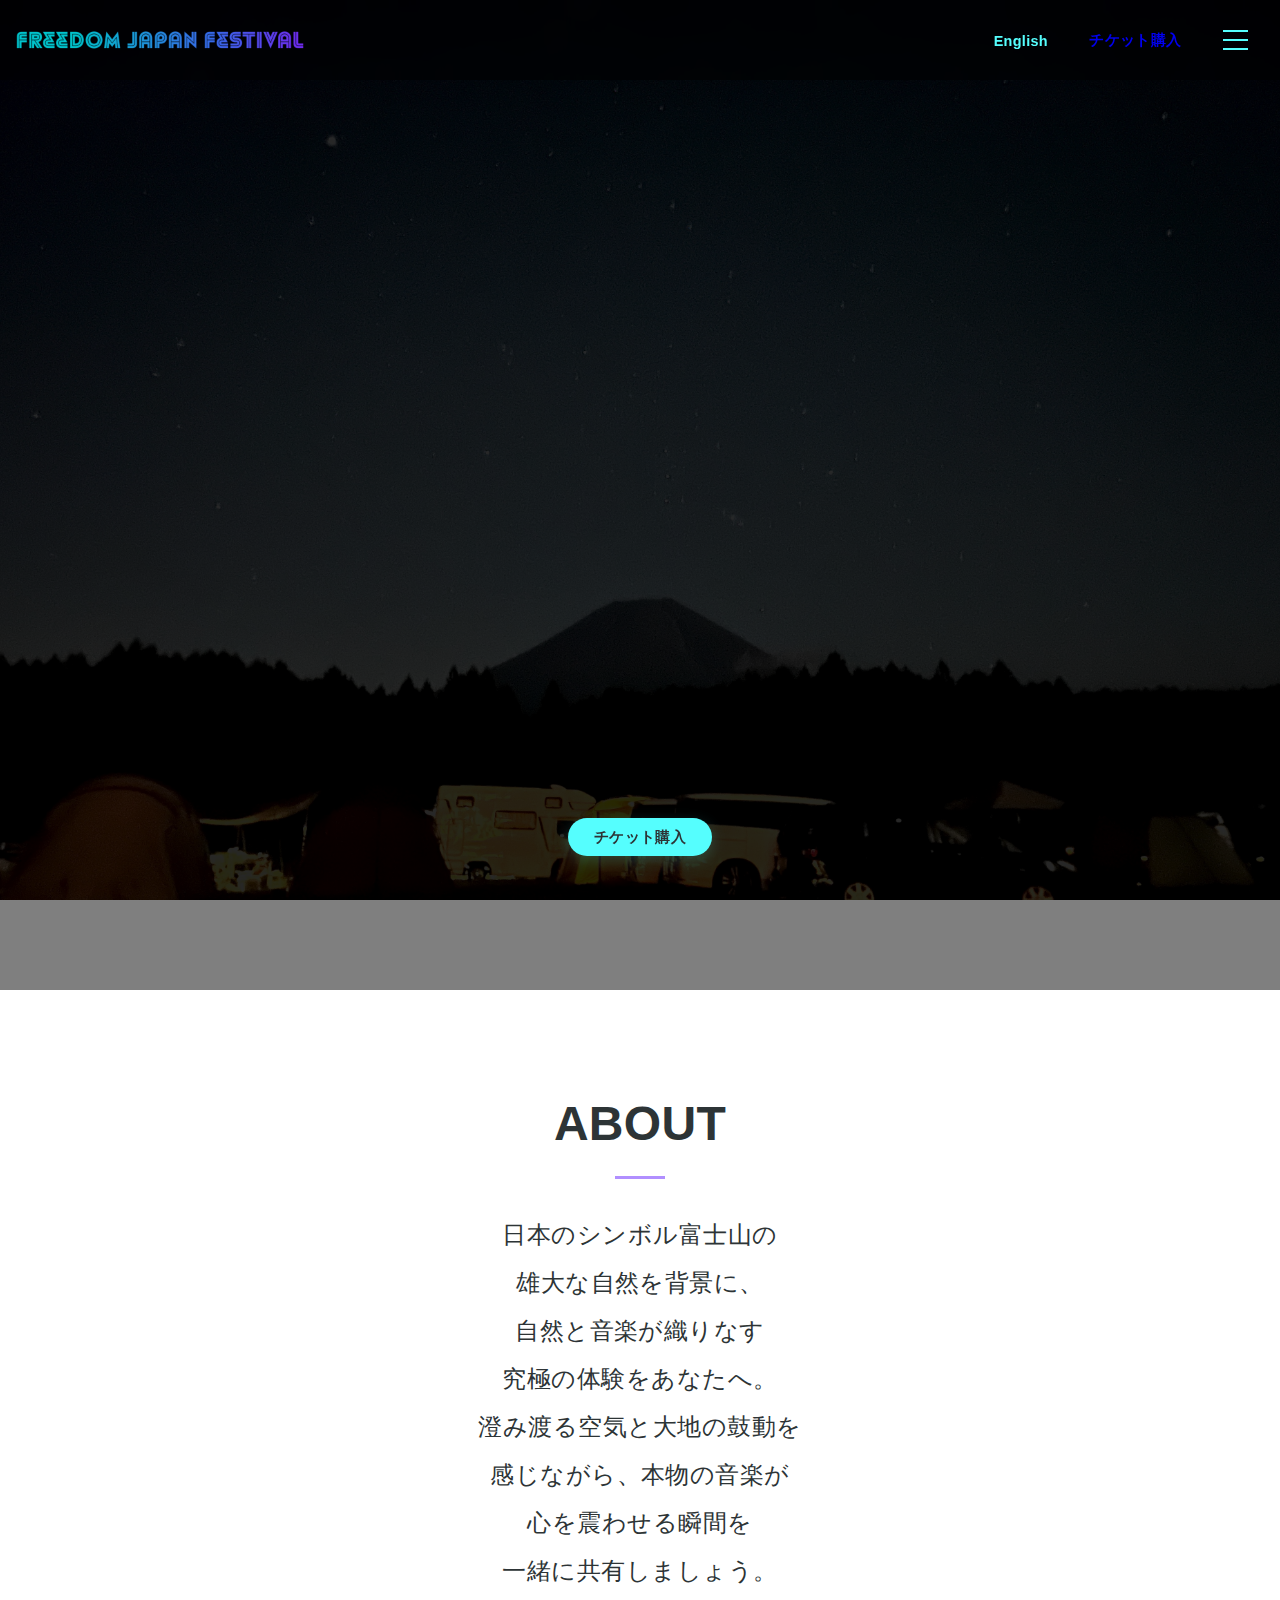
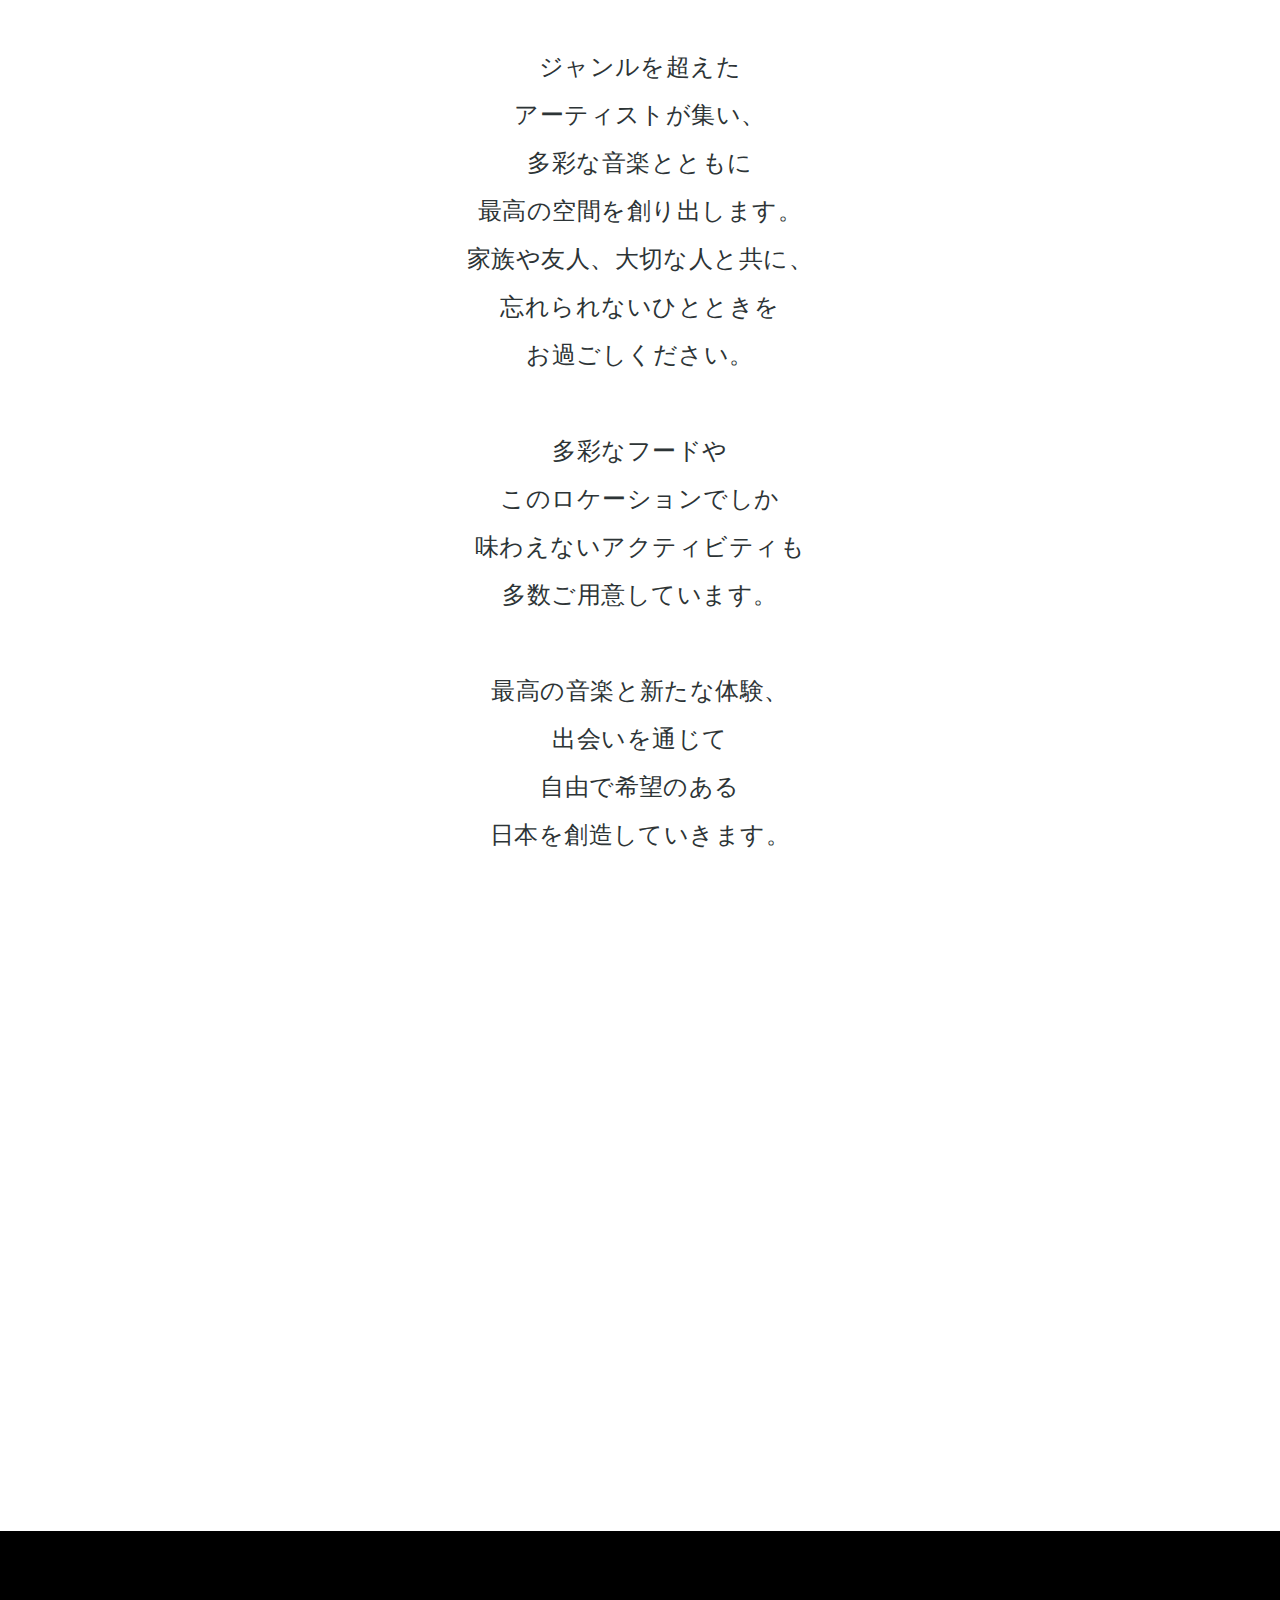
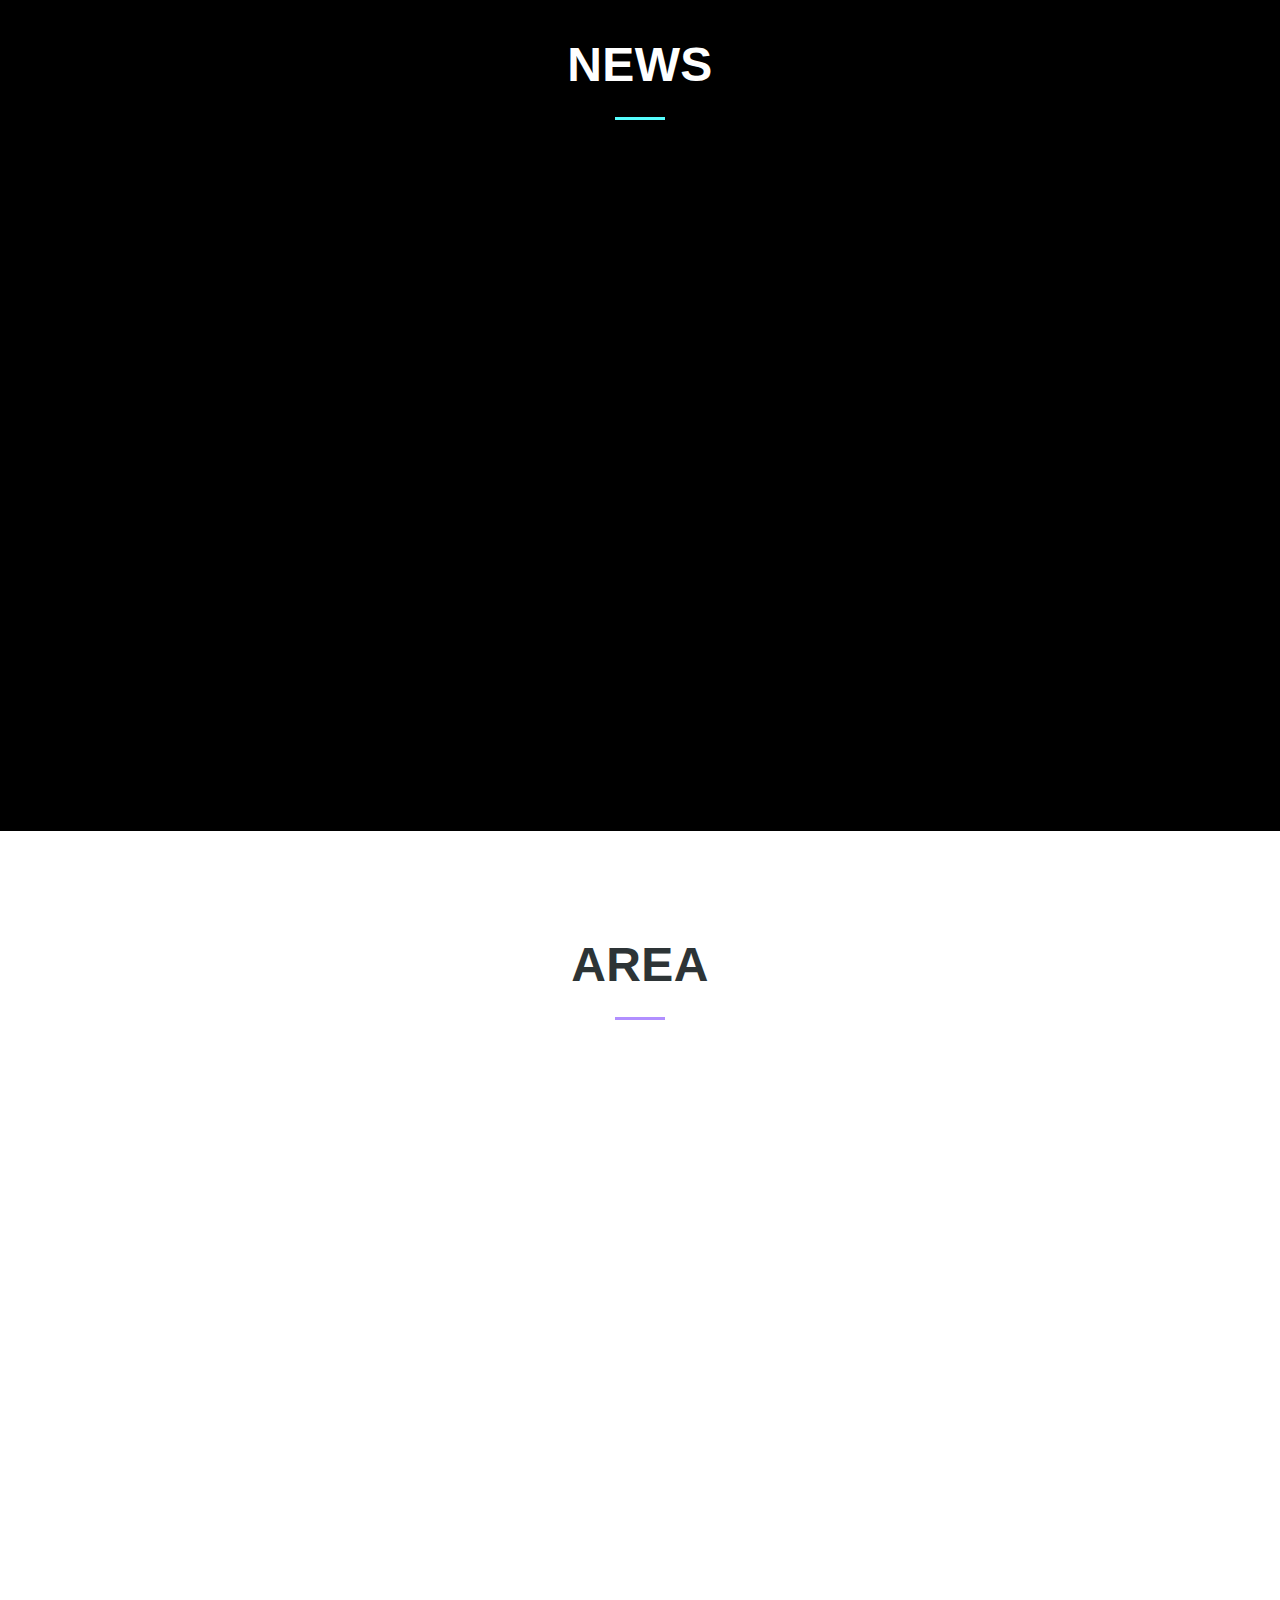
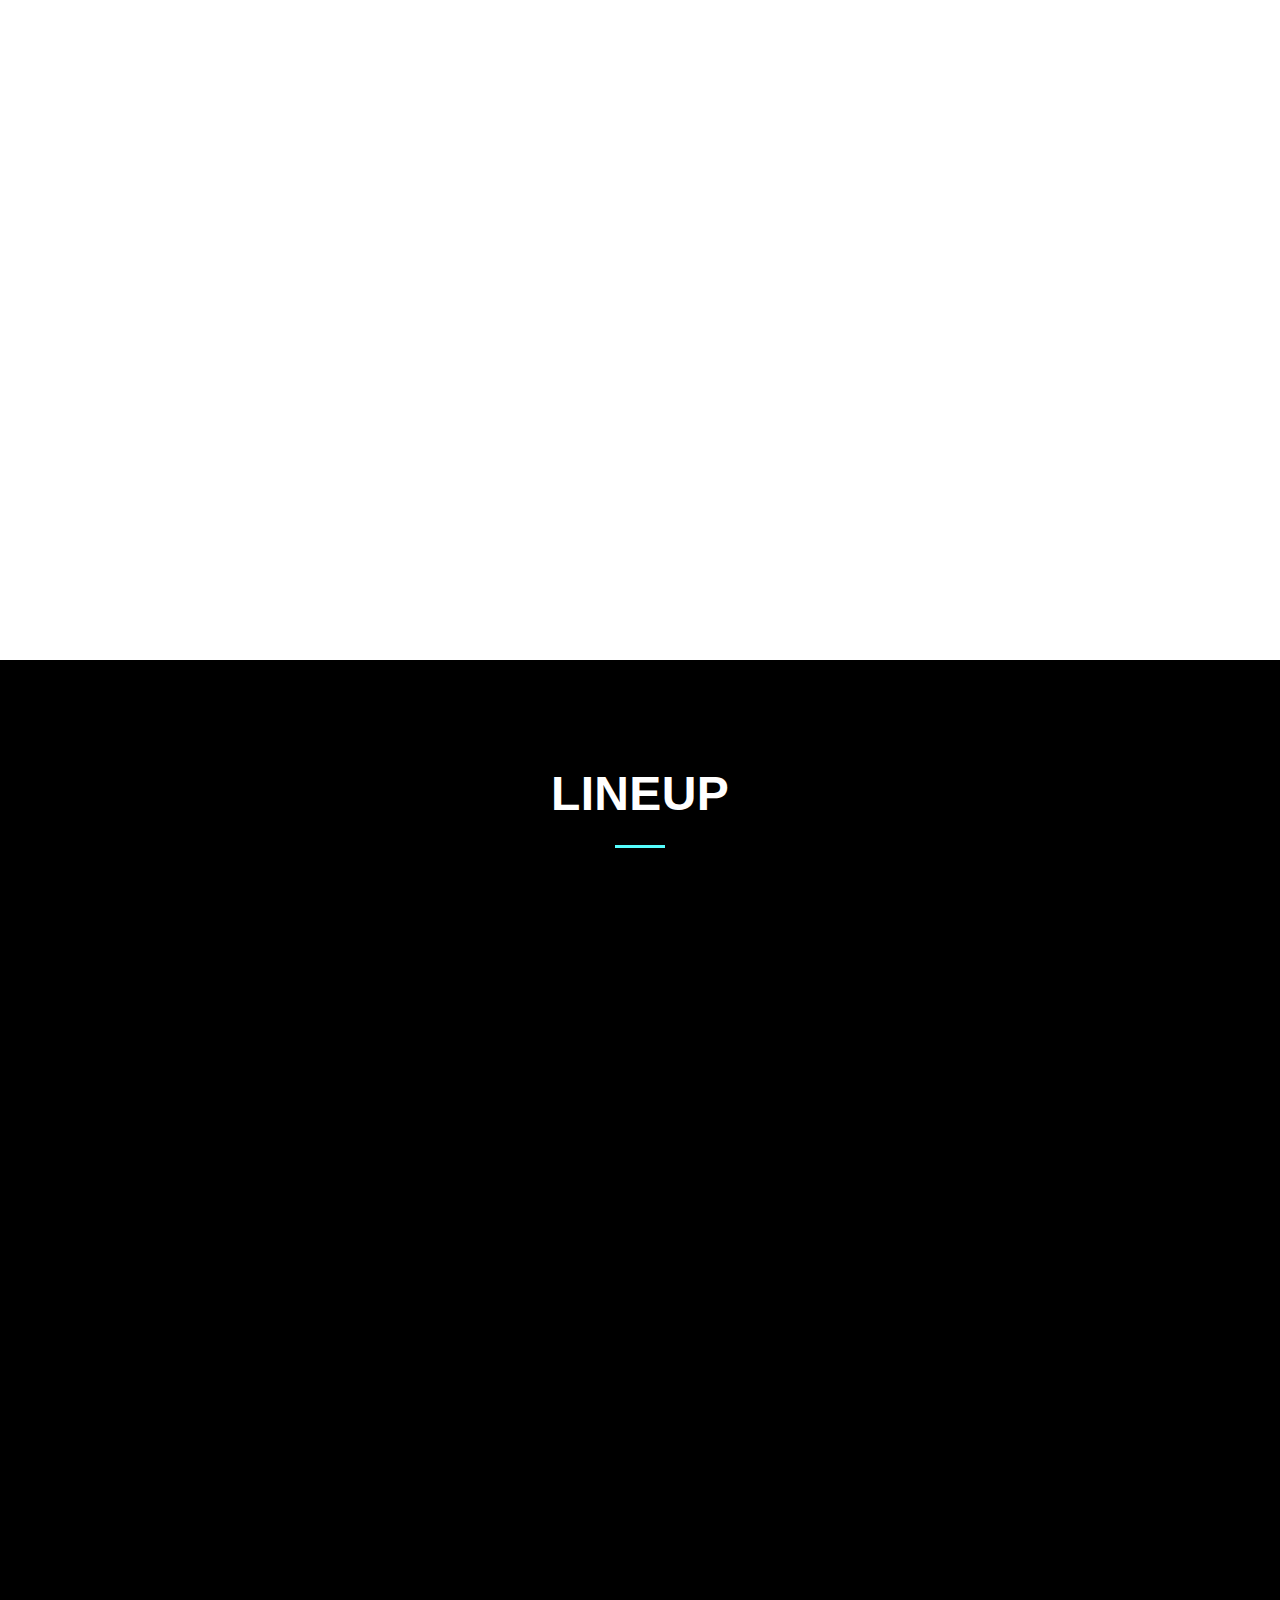
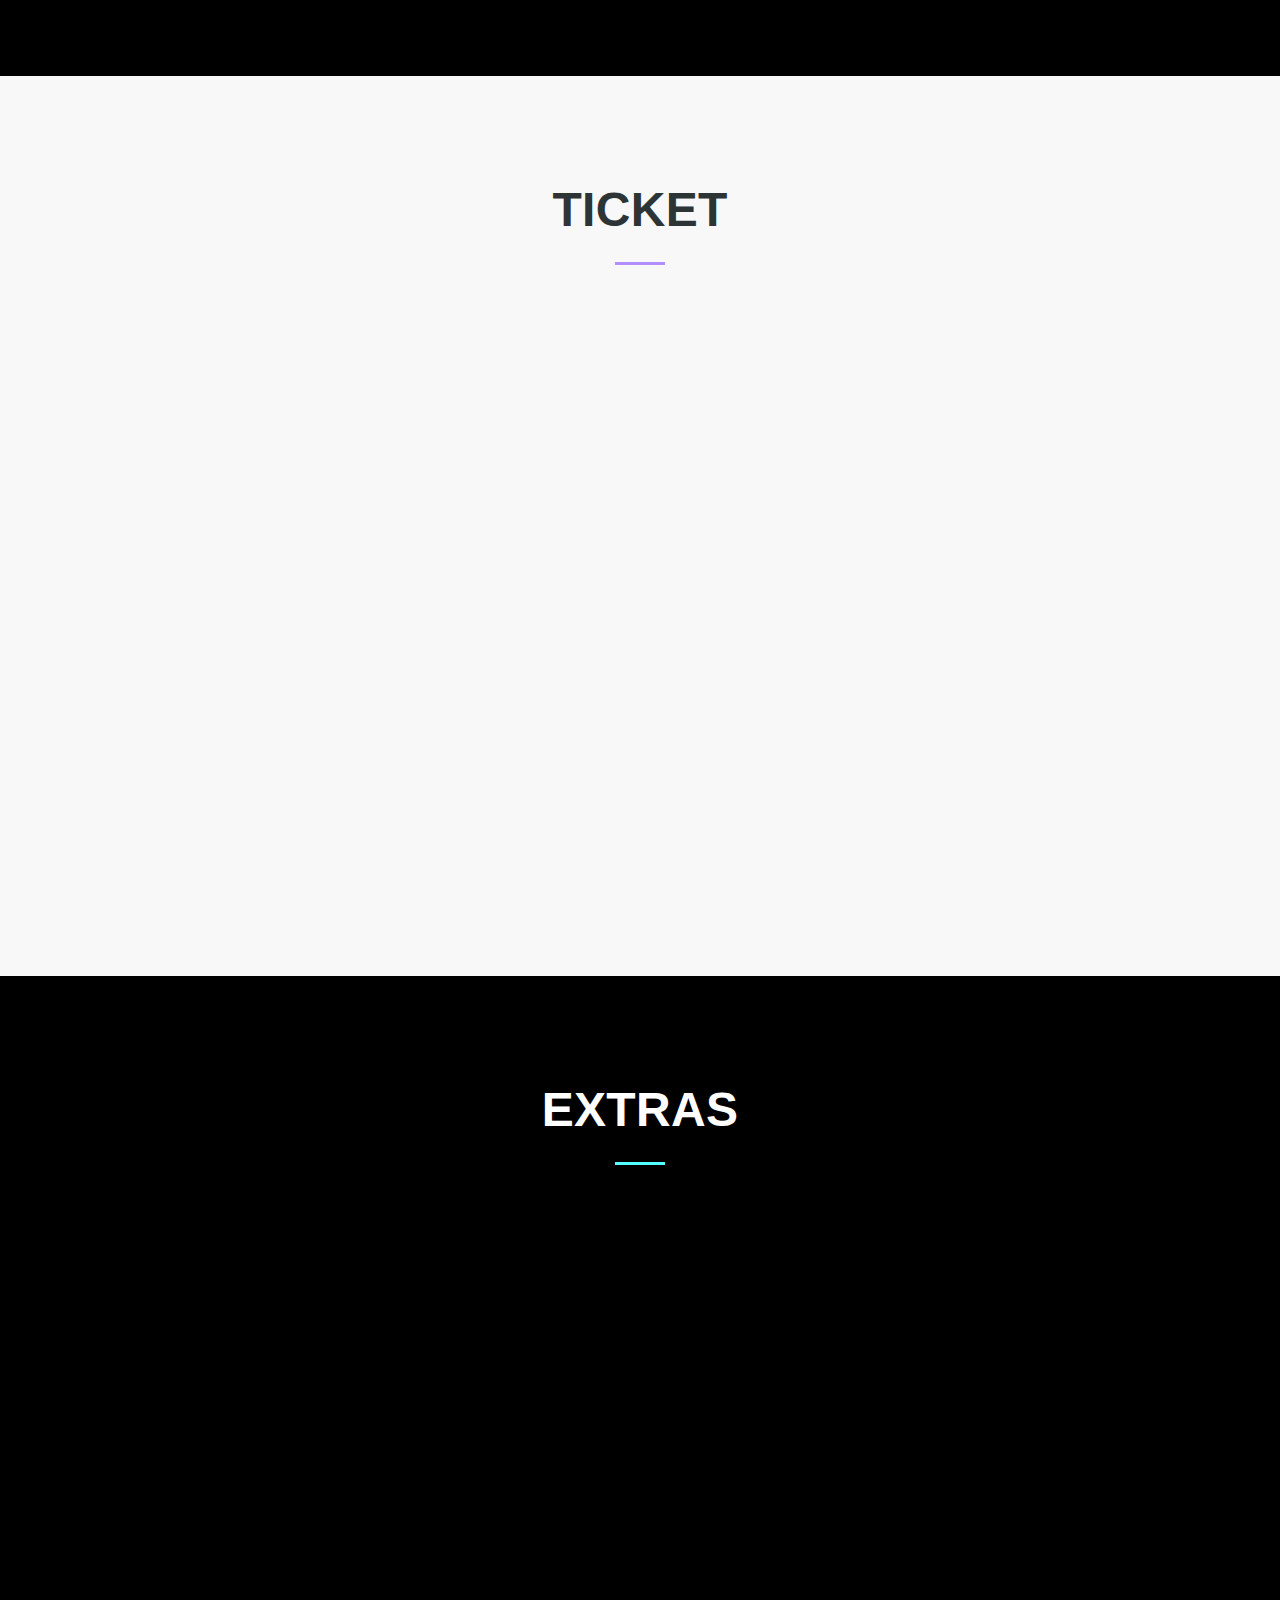
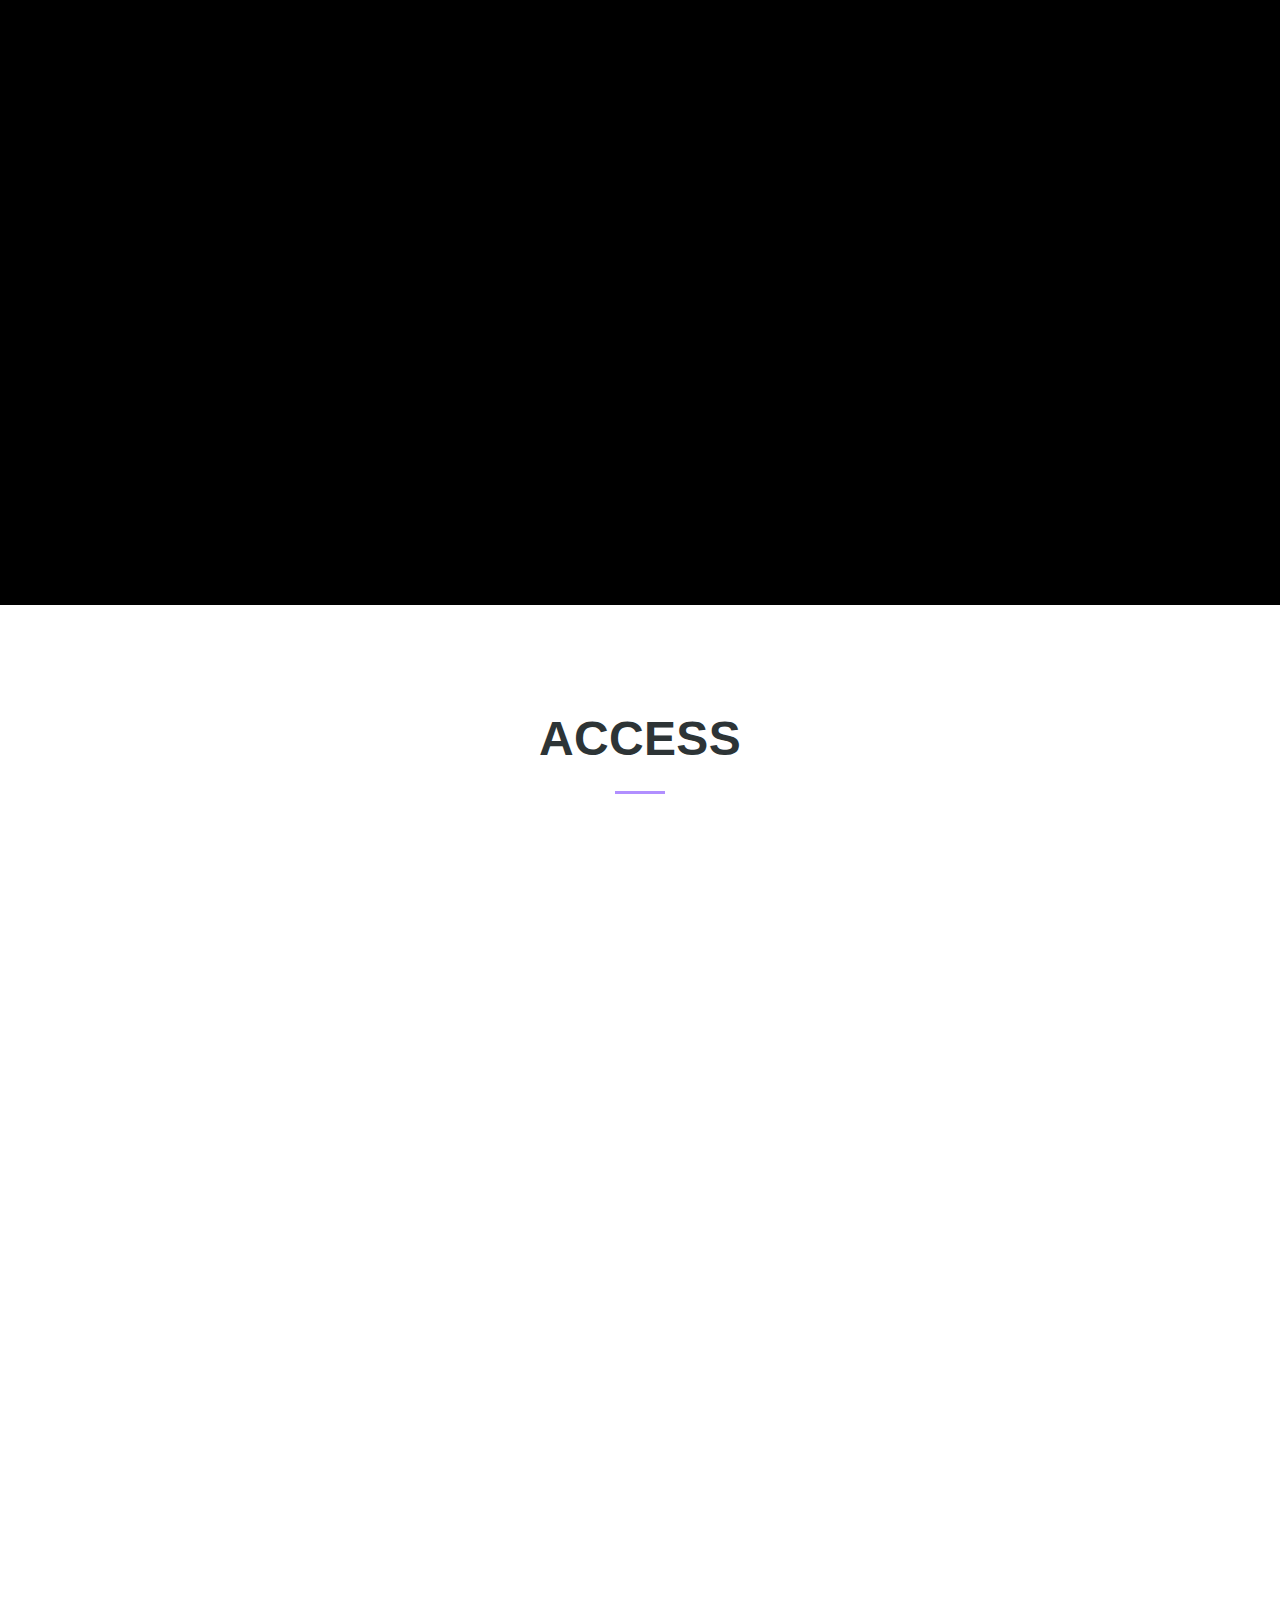
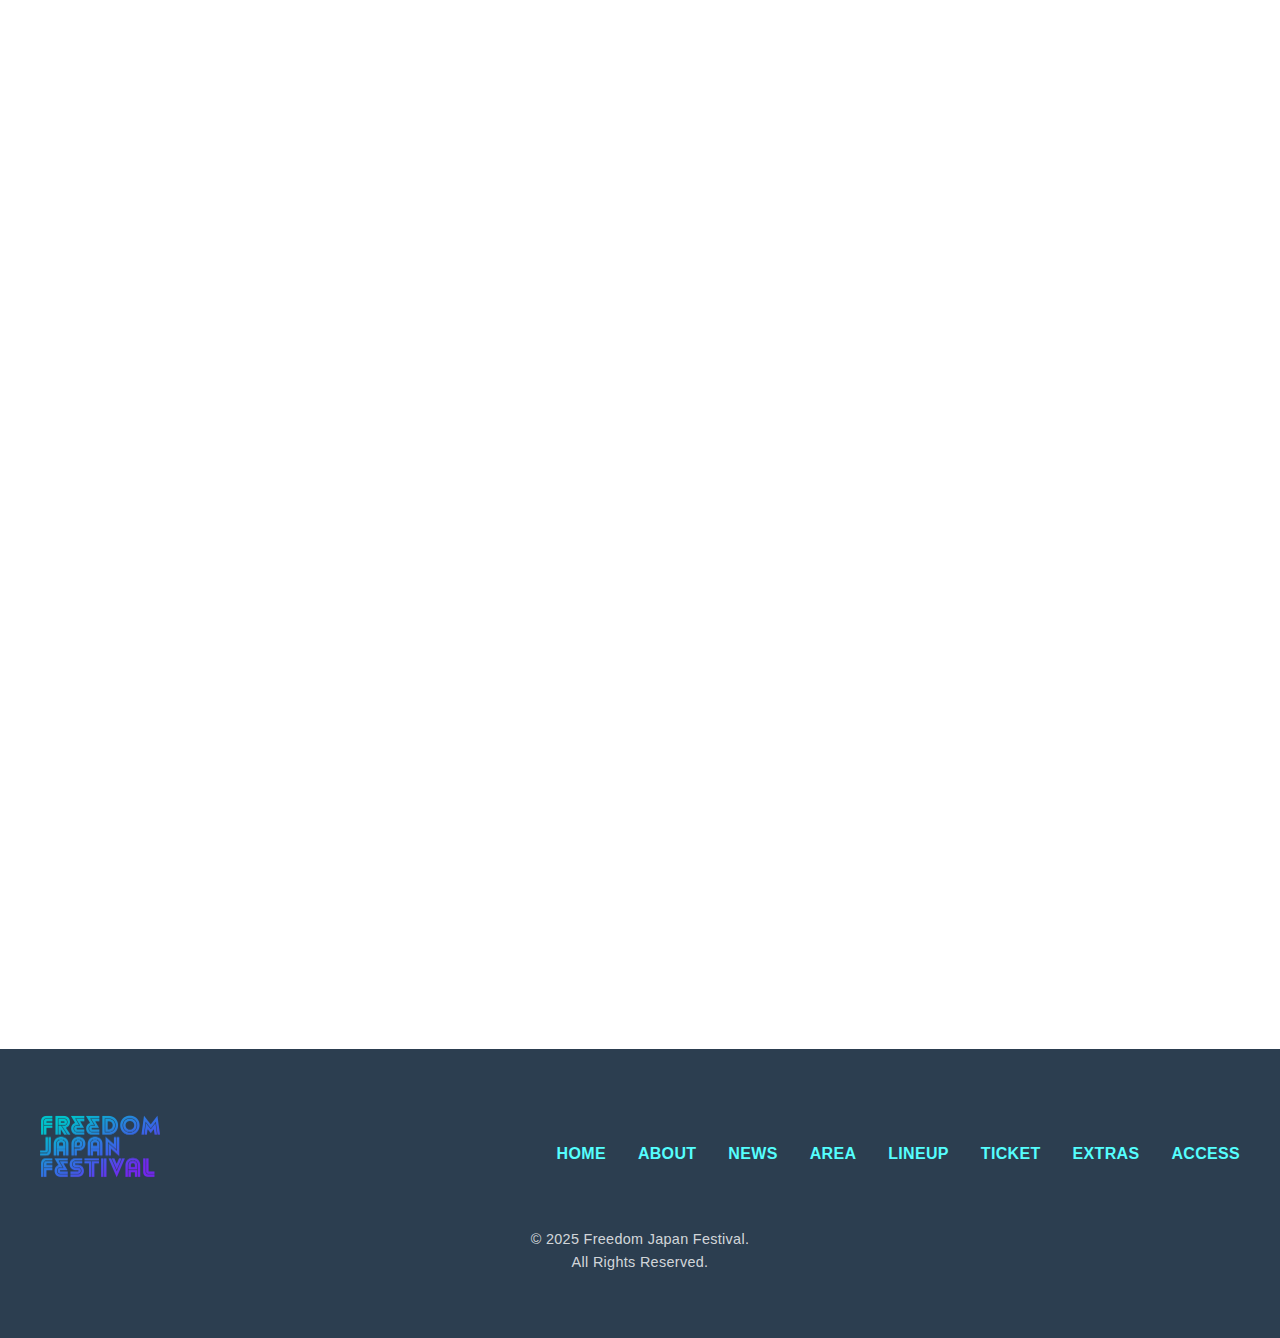
==== index.html @ 0da72efd "change hero-subtitle, add hero-buttons" ====
<!DOCTYPE html>
<html lang="ja">
<head>
    <meta charset="UTF-8">
    <meta name="viewport" content="width=device-width, initial-scale=1.0">
    <title>FREEDOM JAPAN FESTIVAL 2025</title>
    <link rel="stylesheet" href="styles/main.css">
</head>
<body>
    <header class="header">
        <nav class="nav">
            <div class="nav-logo">
                <img src="images/FreedomLogo_1line.png" alt="Freedom Japan Festival" class="nav-logo-img pc-only">
                <img src="images/FreedomLogo_3lines (Presentation_16-9)_03.png" alt="Freedom Japan Festival" class="nav-logo-img sp-only">
            </div>
            
            <ul class="nav-pc-menu">
                <li><a href="#home">HOME</a></li>
                <li><a href="#about">ABOUT</a></li>
                <li><a href="#news">NEWS</a></li>
                <li><a href="#area">AREA</a></li>
                <li><a href="#lineup">LINEUP</a></li>
                <li><a href="#ticket">TICKET</a></li>
                <li><a href="#extras">EXTRAS</a></li>
                <li><a href="#access">ACCESS</a></li>
            </ul>
            <!-- ハンバーガーメニューアイコン -->
            <div class="nav-right">
                <div class="lang-switch">
                    <a href="./en/">English</a>
                </div>
                <div class="nav-buttons">
                    <a href="#ticket" class="btn-primary">チケット購入</a>
                </div>
                <div class="hamburger sp-menu">
                    <span></span>
                    <span></span>
                    <span></span>
                </div>
            </div>
        </nav>
    </header>

    <main>
        <section id="home" class="hero">
            <div class="hero-content">
                <img src="images/Freedom_logo_Refunk_BGremoved_02.png" alt="Freedom Japan Festival" class="hero-logo">
                <div class="hero-subtitle">富士山麓 野外音楽フェス</div>
                <div class="hero-buttons">
                    <a href="#ticket" class="btn-primary">チケット購入</a>
                </div>
                <div class="hero-info"> 
                    <p class="date">2025.10.25(土)-26(日)</p>
                    <p class="location">＠ハートランド・朝霧</p>  
                </div>  
            </div>
            <div class="hero-background"></div>
        </section>

        <section id="about" class="about">
            <h2>ABOUT</h2>
            <div class="about-content">
                <!-- <p class="concept">自然と音楽が織りなす、新しい体験の創造。<br>
                富士山麓で過ごす2日間の特別な時間。</p> -->
                <p class="concept">
                    日本のシンボル富士山の<br>
                    雄大な自然を背景に、<br>
                    自然と音楽が織りなす<br>
                    究極の体験をあなたへ。<br>
                    澄み渡る空気と大地の鼓動を<br>
                    感じながら、本物の音楽が<br>
                    心を震わせる瞬間を<br>
                    一緒に共有しましょう。<br>
                    <br>
                    ジャンルを超えた<br>
                    アーティストが集い、<br>
                    多彩な音楽とともに<br>
                    最高の空間を創り出します。<br>
                    家族や友人、大切な人と共に、<br>
                    忘れられないひとときを<br>
                    お過ごしください。<br>
                    <br>
                    多彩なフードや<br>
                    このロケーションでしか<br>
                    味わえないアクティビティも<br>
                    多数ご用意しています。<br>
                    <br>
                    最高の音楽と新たな体験、<br>
                    出会いを通じて<br>
                    自由で希望のある<br>
                    日本を創造していきます。
                </p>
                <div class="features">
                    <div class="feature-item">
                        <div class="feature-content">
                            <h3>LIVE STAGE</h3>
                            <p>個性豊かなステージで<br>リアルな音像への<br>没入体験</p>    
                        </div>
                    </div>
                    <div class="feature-item">
                        <div class="feature-content">
                            <h3>CAMP AREA</h3>
                            <p>富士山を望む<br>広大で自然豊かな<br>キャンプサイト</p>
                        </div>
                    </div>
                    <div class="feature-item"">
                        <div class="feature-content">
                            <h3>BOOK VILLAGE</h3>
                            <p>Ambient Music x<br>青空書店市場で<br>贅沢な読書時間</p>    
                        </div>
                    </div>
                    <div class="feature-item">
                        <div class="feature-content">
                            <h3>FOOD AREA</h3>
                            <p>B級グルメや<br>アジアンフードの<br>多様なフェスめし</p>
                        </div>
                     </div>
                </div>
            </div>
        </section>

        <section id="news" class="news">
            <h2>NEWS</h2>
            <div class="news-content">
                <div class="news-grid">
                    <div class="news-item">
                        <div class="news-text">
                            <h3>2025.01.01 サイト公開!!</h3>
                            <p>Freedom Japan Festival 2025のWebサイトを公開しました。</p>
                        </div>
                    </div>
                    <div class="news-item">
                        <div class="news-text">
                            <h3>2024.11.30 開催決定!!</h3>
                            <p>Freedom Japan Festival 2025の開催が決定しました。</p>
                        </div>
                    </div>

                    <!-- <div class="news-item">
                        <div class="news-text">
                            <h3>2025.03.01</h3>
                            <p>2025年3月チケット先行発売開始予定です。</p>
                        </div>
                    </div>
                    <div class="news-item">
                        <div class="news-text">
                            <h3>2024.03.31</h3>
                            <p>第一弾出演アーティスト発表まで、もうしばらくお待ちください。</p>
                        </div>
                    </div> -->

                    <!-- 必要に応じて news-item を追加 -->
                </div>
            </div>
        </section>

        <section id="area" class="area">
            <h2>AREA</h2>
            <div class="area-content">
                <div class="area-grid">
                    <div class="area-item">
                        <div class="image-container">
                            <img src="images/MainStage_02.png" alt="MAIN STAGE">                            
                        </div>
                        <div class="area-text">
                            <h3>MAIN STAGE</h3>
                            <p>メインアクトが織りなすステージ
                            <br>日光の注ぐ屋外ステージから<br>
                            夜は屋内ライブ・フロアに変貌</p>
                        </div>
                    </div>
        
                    <div class="area-item">
                        <div class="image-container">
                            <img src="images/campsite.jpg" alt="CAMP SITE">                            
                        </div>
                        <div class="area-text">
                            <h3>CAMP SITE</h3>
                            <p>広大な敷地に広がるキャンプエリア<br>
                            大自然の中で仲間と過ごす特別な時間</p>
                        </div>
                    </div>
        
                    <div class="area-item">
                        <div class="image-container">
                            <img src="images/bookvillage.jpg" alt="BOOK VILLAGE">                            
                        </div>
                        <div class="area-text">
                            <h3>BOOK VILLAGE</h3>
                            <p>木々に囲まれた幻想的な空間で、<br>
                            アンビエントを聴きながら<br>読書に集中する癒しの空間</p>
                        </div>
                    </div>
        
                    <div class="area-item">
                        <div class="image-container">
                            <img src="images/foodarea.jpg" alt="FOOD AREA">                            
                        </div>
                        <div class="area-text">
                            <h3>FOOD AREA</h3>
                            <p>アジアンフードから定番の<br>B級グルメまで、多彩な<br>フェスめしによる食体験</p>
                        </div>
                    </div>
                </div>
                <!-- エリア詳細は後ほど -->
            </div>
        </section>

        <section id="lineup" class="lineup">
            <h2>LINEUP</h2>
            <div class="lineup-content">
                <div class="lineup-announcement">
                    <div class="lineup-coming-soon">COMING SOON...</div>
                    <div class="lineup-message">アーティスト絶賛出演交渉中!!</div>
                </div>
            </div>
        </section>

        <section id="ticket" class="ticket">
            <h2>TICKET</h2>
            <div class="ticket-content">
                <div class="ticket-announcement">
                    <div class="ticket-header">
                        <div class="ticket-status">TICKET INFORMATION</div>
                        <div class="ticket-date">先行販売開始予定：<br>2025年3月</div>    
                    </div>
                    <div class="ticket-message">チケット販売開始まで しばらくお待ちください</div>
                    <!-- <div class="ticket-platforms">
                        <p>取り扱いプラットフォーム</p>
                        <div class="platform-logos">
                            <img src="images/eplus-logo.png" alt="e+" class="coming-soon">
                            <img src="images/pia-logo.png" alt="チケットぴあ" class="coming-soon">
                            <img src="images/lawson-logo.png" alt="ローソンチケット" class="coming-soon">
                        </div>
                    </div> -->
                </div>
            </div>
        </section>

        <section id="extras" class="extras">
            <h2>EXTRAS</h2>
            <div class="extras-content">
                <div class="extras-grid">
                    <div class="extras-item">
                        <div class="image-container">
                            <img src="images/TVGame.jpg" alt="OUTDOOR ARCADE">
                        </div>
                        <div class="extras-text">
                            <h3>OUTDOOR ARCADE</h3>
                            <p>大自然の下で楽しむレトロゲーム<br>
                            懐かしの名作はBGMまで名作揃い</p>
                        </div>
                    </div>

                    <div class="extras-item">
                        <div class="image-container">
                            <img src="images/Campfire.jpg" alt="CAMPFIRE">
                        </div>
                        <div class="extras-text">
                            <h3>CAMPFIRE</h3>
                            <p>夜の森で過ごす特別な時間<br>焚き火を囲んで過ごすひととき</p>
                        </div>
                    </div>
        
                    <div class="extras-item">
                        <div class="image-container">
                            <img src="images/FarmExperience.png" alt="FARM EXPERIENCE">
                        </div>
                        <div class="extras-text">
                            <h3>FARM EXPERIENCE<small>（オプション）</small></h3>
                            <p>牛の乳搾り+搾った乳からバター作り体験<br>※オプション料金が必要です</p>
                        </div>
                    </div>

                    <div class="extras-item">
                        <div class="image-container">
                            <img src="images/TrailRun.jpg" alt="TRAIL RUN">
                        </div>
                        <div class="extras-text">
                            <h3>OTHERS...</h3>
                            <p>自然の中での体験を<br>さらに彩る企画を計画中</p>
                        </div>
                    </div>

                </div>
            </div>
        </section>

        <section id="access" class="access">
            <h2>ACCESS</h2>
            <div class="access-content">
                 <!-- 会場情報 -->
                <div class="venue-info">
                    <div class="venue-header">
                        <span class="venue-label">会場</span>
                        <h3>ハートランド・朝霧</h3>
                        <p class="venue-address">静岡県富士宮市根原228</p>
                    </div>
                </div>

                <!-- 地図エリア -->
                <div class="map-wrapper">
                    <iframe src="https://www.google.com/maps/embed?pb=!1m18!1m12!1m3!1d13009.996173587222!2d138.57268201355535!3d35.392878872681656!2m3!1f0!2f0!3f0!3m2!1i1024!2i768!4f13.1!3m3!1m2!1s0x601bdd1990f002fd%3A0x5efceb7fbb7e509a!2z44OP44O844OI44Op44Oz44OJ44O75pyd6Zyn!5e0!3m2!1sja!2sjp!4v1734565122321!5m2!1sja!2sjp" width="600" height="450" style="border:0;" allowfullscreen="" loading="lazy" referrerpolicy="no-referrer-when-downgrade"></iframe>
                </div>

                <!-- 交通アクセス情報 -->
                <div class="transport-info">
                    <!-- 車でのアクセス -->
                    <div class="transport-card">
                        <!-- <div class="transport-icon">
                            <span class="material-icons">directions_car</span>
                        </div> -->
                        <div class="transport-content">
                            <h4>お車でお越しの方</h4>
                                     <!-- 東名高速道路ルート -->
                            <div class="route-group">
                                <h5>東名高速道路からお越しの場合</h5>
                                <ul>
                                    <li>➡︎東名高速道路富士インターより車で約1時間</li>
                                    <li>➡︎富士インターを降り、富士宮バイパスへ</li>
                                    <li>➡︎バイパス通過後、道なりに約40分直進</li>
                                    <li>➡︎8号線入口付近を右折、1km先を左折</li>
                                </ul>
                                <p class="route-note">※インターを降りた後は直前まで道なりにまっすぐです</p>
                            </div>
                            
                            <!-- 中央自動車道ルート -->
                            <div class="route-group">
                                <h5>中央自動車道からお越しの場合</h5>
                                <ul>
                                    <li>➡︎河口湖インターチェンジから車で約1時間</li>
                                    <li>➡︎富士パノラマライン(国道139号線)経由</li>
                                    <li>➡︎8号線入口付近を左折、1km先を左折</li>
                                </ul>
                            </div>
                        </div>
                    </div>

                    <!-- 公共交通機関でのアクセス -->
                    <div class="transport-card">
                        <!-- <div class="transport-icon">
                            <span class="material-icons">directions_bus</span>
                        </div> -->
                        <div class="transport-content">
                            <h4>電車・バスでお越しの方</h4>
                            <ul>
                                <li>➡︎新幹線新富士駅から朝霧方面行きバス</li>
                                <li>➡︎「八号線入口」停留所で下車</li>
                            </ul>
                            <p class="transport-note">※新富士駅からのアクセスが最も便利です</p>
                        </div>
                    </div>
                </div>
           </div>
        </section>
    </main>

    <footer class="footer">
        <div class="footer-content">
            <img src="images/FreedomLogo_3lines (Presentation_16-9)_03.png" alt="Freedom Japan Festival" class="footer-logo">
            <nav class="footer-nav">
                <a href="#home">HOME</a>
                <a href="#about">ABOUT</a>
                <a href="#news">NEWS</a>
                <a href="#area">AREA</a>
                <a href="#lineup">LINEUP</a>
                <a href="#ticket">TICKET</a>
                <a href="#extras">EXTRAS</a>
                <a href="#access">ACCESS</a>
            </nav>
        </div>
        <p class="copyright">© 2025 Freedom Japan Festival. <br>All Rights Reserved.</p>
    </footer>

    <script src="js/main.js"></script>
</body>
</html>
---- styles/main.css ----
:root {
    /* メインカラー */
    --primary-color: #55fefe;
    --primary-dark: #00d6d6;
    --primary-light: #9dffff; 
    --secondary-color: #9255fd;
    --secondary-light: #b18fff;
    --secondary-background: #faf7fc;
    --color-pink: #ff106f;
    --color-pink-light: #ff5a99;
  

    /* システムカラー */
    --text-color: #2d3436;
    --background-color: #f8f8f8;
    --space-gray: #2C3E50; 

    /* グラデーションの終点カラー */
    --mint-end: #9dffff;
    --lavender-end: #e4c2ff;

    /* グラデーションプリセット */
    --gradient-cyan-0deg: linear-gradient(0deg, var(--primary-dark), var(--mint-end));
    --gradient-purple-0deg: linear-gradient(0deg, var(--secondary-color), var(--lavender-end));
    --gradient-cyan: linear-gradient(45deg, var(--primary-dark), var(--mint-end));
    --gradient-purple: linear-gradient(45deg, var(--secondary-color), var(--lavender-end));
    --gradient-cyan-purple: linear-gradient(45deg, var(--primary-dark), var(--secondary-color));

    /* ブレイクポイント */
    --breakpoint-sm: 576px;
    --breakpoint-md: 768px;
    --breakpoint-lg: 1024px;
    --breakpoint-xl: 1460px;

}

* {
    margin: 0;
    padding: 0;
    box-sizing: border-box;
}

body {
    font-family: "Helvetica Nueu", Arial, "Hiragino Kaku Gothic ProN", "Hiragino Sans", Meiryo, sans-serif;
    line-height: 1.6;
    color: var(--text-color);
    -webkit-font-smoothing: antialiased;
    -moz-osx-font-smoothing: grayscale;
    letter-spacing: .02em;
    margin: 0;
}

/* スクロール制御 */
body.menu-open {
    overflow: hidden;
}

/* ヘッダー */
.header {
    position: fixed;
    width: 100%;
    background: rgba(0, 0, 0, 0.5);
    backdrop-filter: blur(10px);
    z-index: 1000;
}

.nav {
    position: relative;
    padding: 1rem 2rem;
    height: 80px;
    display: flex;
    align-items: center;
    justify-content: space-between;
}


.nav-pc-menu {
    position: fixed;
    top: 0;
    left: 0;
    width: 100%;
    height: 100vh;
    background: rgba(0, 0, 0, 0);
    color: white;
    opacity: 0;
    pointer-events: none;
    backdrop-filter: blur(0px);
    display: flex;
    justify-content: center;
    align-items: center;
    flex-direction: column; 
    transition: 
        opacity 0.5s ease,
        background-color 0.5s ease,
        backdrop-filter 0.5s ease;
    gap: 1rem;
}

/* .nav-pc-menu.active {
    display: flex;
    transform: translateX(0);
    opacity: 0.7;
} */

.nav-pc-menu.active {
    background: rgba(0, 0, 0, 0.8);
    opacity: 1;
    pointer-events: auto;
    backdrop-filter: blur(8px);
}

    /* Safari対応 */
    @supports (-webkit-backdrop-filter: none) {
        .nav-pc-menu {
            -webkit-backdrop-filter: blur(0px);
        }
        .nav-pc-menu.active {
            -webkit-backdrop-filter: blur(8px);
        }
    }

/* 日本語を使用する要素（場所、コンセプトなど） */
.location, 
.concept {
    font-family: "Yu Gothic", "游ゴシック", YuGothic, "游ゴシック体", "ヒラギノ角ゴ Pro W3", "Hiragino Kaku Gothic Pro", "メイリオ", sans-serif;
    letter-spacing: .02em;
}

.nav ul {
    list-style: none;
    padding: 1rem;
    width: 100%;
    /* display: none; */
}

.nav-pc-menu li {
    margin: 0rem 0;
    opacity: 0;
    transform: translateY(20px);
    transition: all 0.5s cubic-bezier(0.16, 1, 0.3, 1);
    transition-delay: calc(var(--i) * 0.1s);
}

.nav-pc-menu.active li {
    opacity: 1;
    transform: translateY(0);
}

.nav-pc-menu a {
    font-size: 1.2rem;
    padding: 0.5rem;
    color: white;
    text-decoration: none;
    font-weight: bold;
    position: relative;
    /* transition: all 0.3s ease; */
    transition: transform 0.3s ease;
    display: inline-block;
}

.nav-pc-menu.active a {
    opacity: 1;
    transform: translateY(0);
}

.nav-pc-menu a:hover {
    transform: scale(1.15);  /* ホバー時に1.15倍に拡大 */
}


.nav-pc-menu a::after {
    content: '';
    position: absolute;
    bottom: 0.4rem;
    left: 50%;
    width: 0;
    height: 2px;
    background: var(--primary-color);
    transition: all 0.3s ease;
    transform: translateX(-50%);
}

.nav-pc-menu a:hover::after {
    width: 100%;
}

.nav-pc-menu a::after {
    content: '';
    position: absolute;
    bottom: 0.4rem;
    left: 50%;
    width: 0;
    height: 2px;
    background: var(--primary-color);
    transition: all 0.3s ease;
    transform: translateX(-50%);
}

/* ロゴ設定 */
.nav-logo {
    position: absolute;
    left: 0;
    top: 50%;
    transform: translateY(-50%);
    z-index: 2;
}

.nav-logo-img {
    width: 320px;
    height: auto;
    object-fit: contain;
}

.pc-only {
    display: block;
}

.sp-only {
    display: none;
}

/* PCメニュー設定 */
.nav-pc-menu,
.date {
    font-family: -apple-system, BlinkMacSystemFont, 'Segoe UI', Helvetica, Arial, sans-serif;
    letter-spacing: .05em;
}

/* .nav-pc-menu {
    display: flex;
    justify-content: center;
    list-style: none;
    padding: 1rem;
    gap: 1rem;
    width: 100%;
} */




.nav-right {
    position: absolute;
    right: 2rem;
    top: 50%;
    transform: translateY(-50%);
    display: flex;
    align-items: center;
    justify-content: space-between;
    gap:  1rem;  /* 均等な間隔 */
}

/* 言語切り替えボタン */

.lang-switch {
    display: flex;
    align-self: center;
    margin-bottom: -0.2rem; 
}

.lang-switch a {
    background: transparent;
    border: none;
    color: var(--primary-color);
    padding: 0;
    border-radius: 50px;
    cursor: pointer;
    font-size: 0.9rem;
    font-weight: 600;
    transition: color 0.3s ease;  /* colorのみトランジション */
    text-decoration: none;
}



.lang-switch a:hover {
    color: var(--secondary-light);  /* ホバー時は文字色のみ変更 */
}


/* チケットボタン */
.hero-buttons {
    /* position: absolute;
    right: calc(2rem + 45px);
    right: 2rem;
    top: 50%;
    transform: translateY(-50%); */
    display: flex;
    gap: 1rem;
}

.btn-primary, .btn-secondary {
    padding: 0.5rem 1.6rem;  /* ボタンを少し大きく */
    font-size: 0.95rem;
    display: flex;
    align-items: center;
    justify-content: center;
    height: 38px;
    line-height: 1;
    border-radius: 50px;
    text-decoration: none;
    font-weight: bold;
    transition: all 1s ease;
    /* box-shadow 0.3s ease; */
    pad: 0.5rem 1.5rem;
    min-width: 120px;
}

.hero-buttons a.btn-primary {
    background: var(--primary-color);
    color: var(--text-color);
    box-shadow: 0 5px 15px #55fefe33;
    transition: all 0s ease;
}

.hero-buttons a.btn-secondary {
    background: transparent;
    color: var(--primary-color);
    border: 2px solid var(--primary-color);
    /* text-decoration: none; */
}

.btn-primary {
    min-width: 120px;
    text-align: center;
}

.hero-buttons a.btn-primary:hover {
    background-color: var(--secondary-light);
    color: white;
    transform: scale(1.05);
    box-shadow: 0 5px 15px rgba(177, 143, 255, 0.3); 
}

.hero-buttons a::after {
    display: none;
}



/* ハンバーガーメニュー */
.hamburger {
    display: flex;
    /* position: absolute; */
    /* right: 2.2rem; */
    /* top: 50%;
    transform: translateY(-50%); */
    width: 25px;
    height: 20px;
    flex-direction: column;
    justify-content: space-between;
    cursor: pointer;
    z-index: 1001;
    -webkit-tap-highlight-color: transparent; 
}


/* 
.hamburger::before {
    content: '';
    position: absolute;
    top: -5px;
    left: -5px;
    right: -5px;
    bottom: -5px;
} */

.hamburger span {
    display: block;
    height: 2px;
    width: 100%;
    background: var(--primary-color);
    transform-origin: center;
    transition: transform 0.3s ease, opacity 0.3s ease;
}

/* ハンバーガーメニューのアニメーション */
.hamburger:hover span {
    background: var(--secondary-light);
    box-shadow: 0 5px 15px rgba(177, 143, 255, 0.3); 
}

.hamburger.active span:nth-child(1) {
    transform: translateY(9px) rotate(45deg);
}

.hamburger.active span:nth-child(2) {
    opacity: 0;
}

.hamburger.active span:nth-child(3) {
    transform: translateY(-9px) rotate(-45deg);
}

.hero {
    height: 110vh;
    position: relative;
    background-size: cover;
    background-position: center;
    /* overflow: hidden;
    color: white; */
}


/* ヒーローセクション */
.hero::before {
    content: '';
    position: absolute;
    top: 0;
    left: 0;
    width: 100%;
    height: 100%;
    background: rgba(0, 0, 0, 0.5);
    z-index: 0;
}

.hero-background {
    position: fixed;
    top: 0;
    left: 0;
    width: 100%;
    height: 100%;
    background: linear-gradient(rgba(0, 0, 0, 0.5), rgba(0, 0, 0, 0.5)),
                url('../images/IMG_9316_03.jpeg');
    background-size: cover;
    background-position: center;
    animation: slowZoom 20s infinite alternate;
    z-index: -1;
}

.hero-content {
    position: relative;
    z-index: 2;
    text-align: center;
    padding-bottom: 6rem;
    width: 100%;
    margin: 0 auto;
    height: 110vh;
    display: flex;
    flex-direction: column;
    justify-content: center;
    align-items: center;
    padding-top: 0;
}

.hero-logo {
    width: min(80vw, 600px);
    height: auto;
    margin-bottom: 2rem;
    opacity: 0;
    filter: blur(10px);
    transform: scale(1.2);
    /* 既存のスタイル */
    position: relative;
    z-index: 1;
}

.hero-logo.reveal {
    animation: logoReveal 5s ease forwards;
}

@keyframes logoReveal {
    to {
        opacity: 1;
        filter: blur(0);
        transform: scale(1);
    }
}

.hero h1 {
    display: none;
}

.hero-subtitle {
    color: var(--primary-color);
    font-size: 1.4rem;
    letter-spacing: 0.2em;
    margin-top: -9rem;
    margin-bottom: 16rem;
    font-family: "Helvetica Nueu", Arial, "Hiragino Kaku Gothic ProN", "Hiragino Sans", Meiryo, sans-serif;
    font-weight: bold;
    opacity: 0;
    filter: blur(10px);
    transform: scale(1.1);
    position: relative;  /* 位置調整のため */
    z-index: 3;  /* ロゴより前面に */
}

.hero-subtitle.reveal {
    animation: infoReveal 2.5s ease forwards;
}

.hero-info {
    opacity: 0;
    filter: blur(10px);
    transform: scale(1.1);
    /* 既存のスタイル */
    position: relative;
    z-index: 1;  /* hero-logo と同じレベル */
}

.hero-info.reveal {
    animation: infoReveal 2.5s ease forwards;
}

@keyframes infoReveal {
    to {
        opacity: 1;
        filter: blur(0);
        transform: scale(1);
    }
}

.hero .date {
    font-size: 2rem;
    margin-top: -6rem;
    margin-bottom: 0.5rem;
    font-weight: bold;
    color: var(--primary-color);
}

.hero .location {
    font-size: 1.2rem;
    margin-bottom: 0;
    font-weight: bold;
    color: var(--primary-color);  /* 明示的に白を指定 */
}

/* ABOUTセクション */
.about {
    position: relative;
    z-index: 2;
    padding: 6rem 2rem;
    background-color: var(--background-color);
    min-height: 100vh;
    display: flex;
    flex-direction: column;
    justify-content: center;
    align-items: center;
}

.about h2 {
    font-size: 3rem;
    margin-bottom: 3rem;
    text-align: center;
    color: var(--text-color);
    position: relative;
}

.about h2::after {
    content: '';
    position: absolute;
    bottom: -1rem;
    left: 50%;
    transform: translateX(-50%);
    width: 50px;
    height: 3px;
    background-color: var(--secondary-light);
}

.about-content {
    max-width: 800px;
    margin: 0 auto;
    text-align: center;
}

.concept {
    font-size: 1.5rem;
    line-height: 2;
    margin-bottom: 2rem;
    color: var(--text-color);
}

.features {
    display: grid;
    grid-template-columns: repeat(2, 240px);
    justify-content: center;
    gap: 2rem;
    margin-top: 4rem;
}

.feature-item {
    width: 240px;
    height: 240px;
    padding: 2rem;
    position: relative;
    transition: all 0.3s ease;
    z-index: 1;
    /* transition: all 1.2s cubic-bezier(0.34, 1.56, 0.64, 1); */
    /* transform: translateY(0); */
    box-shadow: 0 5px 15px rgba(0, 0, 0, 0.1);
}

/* 各アイテムの背景色 */
.feature-item:nth-child(1) {
    background: var(--gradient-purple);
}

.feature-item:nth-child(2) {
    background: var(--gradient-purple);
}

.feature-item:nth-child(3) {
    background: var(--gradient-purple);
}

.feature-item:nth-child(4) {
    background: var(--gradient-purple);
}

/* ホバーエフェクト */
/* .feature-item:hover {
    transform: scale(1.4);
    box-shadow: 0 5px 15px rgba(0, 0, 0, 0.3);
    z-index: 2000;
} */

.feature-item.scroll-fade-up:hover {
    transform: scale(1.08);
    box-shadow: 0 5px 15px rgba(0, 0, 0, 0.3);
    /* z-index: 2000; */
}

.feature-content {
    color: white;
}


 .feature-item h3 {
    font-size: 1.4rem;
    margin-bottom: 1rem;
    /* color: var(--text-color); */
    font-weight: bold;
}

.feature-item p {
    font-size: 1rem;
    font-weight: bold;
    line-height: 1.6;
}


/* NEWSセクション */
.news h2 {
    text-align: center;
    color: var(--primary-color);
    font-size: 2.5rem;
    margin-bottom: 4rem;
}

.news-content {
    max-width: 1200px;
    margin: 0 auto;
    margin-top: 8rem;  /* または必要な値 */
    min-height: 400px;
    height: auto;
}

.news-grid {
    display: flex;
    flex-direction: column;
    gap: 2rem;
    /* height: 100%; */
    min-height: 0;
}

.news-item {
    padding: 2rem;
    background: #2f2f32;  /* マットなスペースグレー */
    border-radius: 10px;
    backdrop-filter: blur(12px);
    height: 140px;
    overflow-y: auto;
    border: 1px solid rgba(255, 255, 255, 0.08);  
    position: relative;     /* 位置の基準点を設定 */
    box-shadow: 0 2px 4px rgba(0, 0, 0, 0.2);  /* 控えめな影 */
    transition: all 0.3s ease;  /* ホバー効果用 */
    flex-shrink: 0;
}

/* スクロールバーのスタイリング（オプション） */
.news-item::-webkit-scrollbar {
    width: 6px;
}

.news-item::-webkit-scrollbar-track {
    background: rgba(0, 0, 0, 0.1);
    border-radius: 3px;
}

.news-item::-webkit-scrollbar-thumb {
    background: rgba(255, 255, 255, 0.2);
    border-radius: 3px;
}

/* .news-item:hover {
    background: rgba(50, 50, 55, 0.5);
    transform: scale(1.04);
    box-shadow: 0 5px 15px rgba(0, 0, 0, 0.3);
} */

.news-item.scroll-fade-up:hover {
    background: rgba(50, 50, 55, 0.5);
    transform: scale(1.04);
    box-shadow: 0 5px 15px rgba(0, 0, 0, 0.3);
}

.news-item:hover::-webkit-scrollbar-thumb {
    background: rgba(255, 255, 255, 0.25);
}

.news-text {
    position: relative;  /* 追加：コンテンツの配置の基準点を設定 */
    top: 0;             /* 追加：上端に合わせる */
    height: 100%;
}

.news-text h3 {
    color: var(--primary-color);
    font-size: 1rem;
    margin-bottom: 1rem;
    display: flex;      /* flexboxを使用 */
    align-items: center;  /* 上下中央揃え */
}

.news-text h3::before {
    content: '';
    display: block;
    width: 2px;
    height: 1.2em;  /* h3の文字の高さに合わせる */
    background: var(--primary-color);
    margin-right: 1rem;
}

.news-text p {
    color: white;
    line-height: 1.6;
}

/* AREAセクション */
.area h2 {
    color: var(--text-color);
}

.area-grid {
    display: grid;
    grid-template-columns: repeat(2, 1fr);
    gap: 3rem;
    padding: 2rem;
    max-width: 1460px;
    margin: 0 auto;
}

.area-item {
    position: relative;
    height: 500px;
    display: flex;
    flex-direction: column;
    overflow: hidden;
    box-shadow: 0 15px 30px rgba(0, 0, 0, 0.2);
}

.area-item .image-container {
    width: 100%;
    height: 50%;  /* 固定の高さ */
    overflow: hidden;  /* はみ出た部分を隠す */
    position: relative;
    border: none;  /* 枠線を削除 */
}

.area-item:nth-child(1) {
    background: var(--gradient-purple-0deg);
    /* color: white; */
}

.area-item:nth-child(2) {
    background: var(--gradient-purple-0deg);
    /* color: white; */
}

.area-item:nth-child(3) {
    background: var(--gradient-purple-0deg);
    /* color: white; */
}

.area-item:nth-child(4) {
    background: var(--gradient-purple-0deg);
    /* color: white; */
}

.area-item img {
    width: 100%;
    height: 100%;
    object-fit: cover;
    transition: transform 1.2s cubic-bezier(0.34, 1.56, 0.64, 1);
}

.area-text {
    height: 50%;
    padding: 2rem;
    background: var(--gradient-purple-0deg); 
    color: white;
}

.area-text h3 {
    font-size: 2rem;
    margin-bottom: 1rem;
    font-weight: bold;
    margin-bottom: 0.8rem;
}

.area-text p {
    font-size: 1rem;
    line-height: 1.8;
    font-weight: bold;
    color: white;
}
/* ホバー時のエフェクトも色に合わせて */
.area-item:hover {
    /* transform: translateY(-15px); */
    box-shadow: 0 20px 40px rgba(0, 0, 0, 0.2);
}

.area-item:hover img {
    transform: scale(1.1);
}

/* LINE UPセクション */
.lineup-content {
    text-align: center;
    padding: 2rem;
    height: calc(100vh - 200px);
    display: flex;
    align-items: center;
    justify-content: center;
    transition: all 0.3s ease;  
}

.lineup-announcement {
    margin: 4rem auto;
    padding: 0 2rem;
    width: 100%;
    max-width: 800px;
    max-height: 120px;
    position: relative;
    overflow: hidden;
    opacity: 0;
    transform: translateY(100px);
    transition: 
        opacity 0.6s ease,
        transform 0.6s ease;
}

.lineup-announcement.visible {
    opacity: 1;
    transform: translateY(0);
}

/* 伸びるグラデーション背景 */
.lineup-announcement::before {
    content: '';
    position: absolute;
    top: 0;
    left: 0;
    width: 100%;
    height: 100%;
    background: var(--gradient-cyan);
    animation: gradientGlow 6.4s ease-out infinite;
    z-index: -1;
}

/* 出演者掲載時にコメントイン */
/* .lineup-announcement.scroll-fade-up:hover {
    transform: scale(1.04);
    box-shadow: 0 5px 15px rgba(0, 0, 0, 0.3);
    z-index: 2000;
} */

/* グラデーション伸縮アニメーション */
@keyframes gradientGlow {
    0% {
        transform: scaleX(0);
        transform-origin: left;
    }
    100% {
        transform: scaleX(1);
        transform-origin: left;
    }
}

.lineup-coming-soon {
    font-size: 2.5rem;
    font-weight: bold;
    color: black;
    animation: pulse 2s infinite;
}

.lineup-message {
    font-size: 1.2rem;
    color: Black;
    /* margin-top: 2rem; */
    font-weight: bold;
    letter-spacing: 0.05em;
    animation: pulse 2s infinite;
}

@keyframes pulse {
    0% {
        opacity: 1;
    }
    50% {
        opacity: 0.4;
    }
    100% {
        opacity: 1;
    }
}

/* TICKETセクション */
.ticket-content {
    display: flex;
    justify-content: center;
    align-items: center;
    min-height: 400px;
    max-height: 400px;
    transition: all 0.3s ease;
    width: 100%;
    max-width: 1200px;
}

.ticket-content:hover {
    transform: scale(1.04);
}

.ticket-announcement {
    opacity: 0;
    transform: translateY(100px);
    transition: 
        opacity 0.6s ease,
        transform 0.6s ease;
    text-align: center;
    width: 40%;
    margin: 0 auto;
}

.ticket-announcement.visible {
    opacity: 1;
    transform: translateY(0);
}


.ticket-header {
    display: flex;
    flex-direction: column;
    align-items: center;
    gap: 0.5rem;
}

.ticket-status {
    font-size: 2.4rem;
    font-weight: bold;
    color: var(--secondary-color);
    letter-spacing: 0.05em;
}

.ticket-date {
    font-size: 1.6rem;
    font-weight: bold;
    color: var(--secondary-color);
    display: inline-block;  /* インライン要素に */
    min-width: max-content;  /* コンテンツの幅を最小幅に */
    white-space: nowrap;  /* 改行を防ぐ */
}
.ticket-message {
    font-size: 1rem;
    font-weight: bold;
    margin-top: 1rem;
    color: var(--text-color);
    width: 100%;
    text-align: center;
}

.ticket-platforms {
    display: flex;
    flex-direction: column;
    /* font-weight: bold;
    color: var(--text-color); */
    gap: 1.5rem;
    /* margin-top: 1rem; */
}

.ticket-platforms p {
    font-size: 1rem;
    font-weight: bold;
    margin-top: 2rem;
    color: var(--text-color);
    margin-bottom: 1.5rem;
}

.platform-logos {
    display: flex;
    justify-content: center;
    gap: 3rem;  /* ロゴ間の間隔を広げる */
    /* padding: 1rem 0; */
}

.platform-logos img {
    height: 35px;
    filter: grayscale(100%);
    opacity: 0.6;
    transition: opacity 0.3s ease;
}

.platform-logos img:hover {
    opacity: 0.8;  /* ホバー時に少し明るく */
}

.extras-text h3 {
    font-size: 1.5rem;
    margin-bottom: 0.8rem;
    color: white;
    position: relative;
    padding-left: 1rem;  /* 縦線分の余白 */
}



.extras-text h3::before {
    content: '';
    position: absolute;
    left: 0;
    top: 50%;
    transform: translateY(-50%);
    width: 3px;
    height: 1.2em;  /* 文字の高さに合わせる */
    background-color: var(--primary-color);
}

.access-grid {
    display: grid;
    grid-template-columns: 1fr 1fr;
    gap: 6rem;
    padding: 2rem;
}

.access-main {
    display: flex;
    flex-direction: column;
    gap: 4rem;
}

/* 会場情報 */
.access-content {
    margin: 0 auto;
    width: 100%;
    max-width: 1200px;
}

.venue-header {
    margin-bottom: 2rem;  /* 次のコンテンツとの間隔 */
}

.venue-info {
    background: #fff;  /* 背景を白に変更 */
    padding: 3rem;
    border-radius: 8px;
    text-align: center;
    transition: all 0.3s ease;
    width: 40%;  /* コンテンツ幅を制限 */
    margin: 0 auto;  /* 左右中央寄せ */
}

.venue-info.scroll-fade-up:hover {
    transform: scale(1.1);
}

.venue-label {
    color: #fff;  /* 白文字 */
    background: var(--secondary-color);  /* 紫の背景 */
    width: 70px;  /* 幅を固定 */
    height: 70px;  /* 高さを幅と同じに */
    border-radius: 50%;  /* 50%で完全な円に */
    display: flex;  /* Flexboxで中央寄せ */
    align-items: center;  /* 垂直方向の中央寄せ */
    justify-content: center;  /* 水平方向の中央寄せ */
    margin: 0 auto 1.5rem;  /* 上下左右の余白を調整して中央配置 */
    font-weight: bold;
    font-size: 1.1rem;
}


.venue-label::before {
    display: none;
}

.venue-info h3 {
    font-size: 1.6rem;
    margin-bottom: 0.3rem;  /* 下マージンを0.3remに縮小 */
    color: var(--text-color);
    font-weight: bold;
    text-align: center;
}

.venue-name {
    color: var(--secondary-color);  /* 紫に変更 */
}

.venue-address {
    color: var(--text-color);
    opacity: 0.8;
    font-size: 1.1rem;
    margin-bottom: 0;  /* 下マージンを削除 */
}

/* 地図エリア */
.map-wrapper {
    width: 100%;
    height: 500px;
    position: relative;
    background: rgba(85, 254, 254, 0.03);
    /* border: 2px solid var(--primary-color); */
    margin-bottom: 2rem;
}

.map-wrapper iframe {
    position: absolute;
    top: 0;
    left: 0;
    width: 100%;
    height: 100%;
    border: none;
}

.map-wrapper.scroll-fade-up:hover {
    transform: scale(1.04);
}

/* 交通アクセス */
.transport-info {
    display: flex;
    flex-direction: column;
    gap: 2rem;  /* 2remから4remに増やして間隔を広げる */
    margin-top: 2rem;
}

.transport-card {
    /* background: rgba(85, 254, 254, 0.03);  薄緑の背景 */
    padding: 3rem;
    border-radius: 8px;
    position: relative;
    transition: transform 0.3s ease;
    color: var(--text-color);
    box-shadow: 0 10px 30px rgba(0, 0, 0, 0.1);
    border: 2px solid var(--secondary-color);  /* 紫のボーダーラインを追加 */
}

.transport-card.scroll-fade-up:hover {
    transform: scale(1.04);
    box-shadow: 0 15px 35px rgba(0, 0, 0, 0.15);
}

.transport-content {
    position: relative;
    z-index: 1;
}

.transport-content h4 {
    color: var(--secondary-color);  /* 紫に変更 */
    font-size: 1.4rem;
    margin-bottom: 2rem;
}


.route-group {
    margin-bottom: 3rem;  /* グループ間の間隔 */
}

.route-group:last-child {
    margin-bottom: 0;  /* 最後のグループの下マージンを削除 */
}

.route-group h5 {
    color: var(--text-color);
    font-size: 1.2rem;  /* 1.2remから1.4remに拡大 */
    margin-bottom: 1.5rem;
    display: flex;
    align-items: center;
    gap: 0.8rem;  /* 縦線とテキストの間隔 */
    line-height: 1.4;
    position: relative;
    padding-left: 1rem;  /* 縦線のための余白 */
}

.route-group h5::before {
    content: '';
    position: absolute;
    left: 0;
    top: 50%;
    transform: translateY(-50%);
    width: 3px;  /* 縦線の幅 */
    height: 1.2em;  /* 文字の高さに合わせる */
    background-color: var(--secondary-color);  /* 紫の縦線 */
}

.transport-content ul {
    /* margin-bottom: 1rem; */
}

.transport-content li {
    color: var(--text-color);
    font-size: 1.1rem;  /* リストの文字サイズも少し大きく */
    margin-bottom: 0.8rem;  /* リストアイテム間の間隔 */
    list-style: none;
}

.transport-content li:last-child {
    margin-bottom: 0;  /* 最後のリストアイテムの下マージンを削除 */
}

.transport-content li::before {
    color: var(--primary-color);  /* 矢印は水色に */
}

.route-note,
.transport-note {
    font-weight: bold;
}

/* アニメーション */
@keyframes gradientFlow {
    0% { background-position: 0% 50%; }
    50% { background-position: 100% 50%; }
    100% { background-position: 0% 50%; }
}

/* 共通セクションスタイル */
.about,
.news,
.area,
.lineup,
.ticket,
.extras,
.access {
    position: relative;
    z-index: 2;
    padding: 6rem 2rem;
    min-height: 100vh;
    display: flex;
    flex-direction: column;
    align-items: center;
    border: none;
}

/* スクロールアニメーション用の基本設定 */
.scroll-fade-up {
    opacity: 0;
    transform: translateY(100px);
    transition: 
        opacity 0.6s ease,
        transform 0.6s ease;
}

.scroll-fade-up:nth-child(even) {
    transition-delay: 0.2s;  /* 0.2秒遅らせる */
}

.scroll-fade-up.visible {
    opacity: 1;
    transform: none;
}

/* 背景色の交互配置 */
.about {
    background-color: #fff;
    margin: 0;
}

.area {
    background-color: #FFF;
}

/* .lineup {
    background-color: #FFF;
} */

.ticket {
    background-color: var(--background-color);
}

.access {
    background-color: #FFF;
}

/* 共通見出しスタイル */
.about h2,
.news h2,
.area h2,
.lineup h2,
.ticket h2,
.extras h2,
.access h2 {
    font-size: 3rem;
    margin-bottom: 3rem;
    text-align: center;
    position: relative;
}

.about h2,
.area h2,
.ticket h2,
.access h2 {
    color: var(--text-color);
}

/* NEWS,LINEUP, EXTRASセクション共通 */
.news,
.lineup,
.extras {
    background-color: #000;
    position: relative;
    z-index: 2;
    padding: 6rem 2rem;
    min-height: 100vh;
    display: flex;
    flex-direction: column;
    align-items: center;
}

.news h2,
.lineup h2,
.extras h2 {
    font-size: 3rem;
    margin-bottom: 3rem;
    text-align: center;
    color: #fff;
    position: relative;
}

.news h2::after,
.lineup h2::after,
.extras h2::after {
    content: '';
    position: absolute;
    bottom: -1rem;
    left: 50%;
    transform: translateX(-50%);
    width: 50px;
    height: 3px;
    background-color: var(--primary-color);
}

.news-content,
.lineup-content,
.extras-content {
    width: 100%;
    max-width: 1200px;
    margin: 0 auto;
}

.lineup-grid,
.extras-grid {
    display: grid;
    grid-template-columns: repeat(2, 1fr);
    gap: 3rem;
    padding: 2rem;
}

.lineup-item,
.extras-item {
    position: relative;
    height: 400px;
    overflow: hidden;
    border-radius: 8px;
    display: flex;
    flex-direction: column;
}

.lineup-item .image-container,
.extras-item .image-container {
    position: relative;
    width: 100%;
    height: 100%;
    overflow: hidden;
}

.lineup-item img,
.extras-item img {
    width: 100%;
    height: 100%;
    object-fit: cover;
    transition: transform 0.3s ease;
}

.lineup-item:hover img,
.extras-item:hover img {
    transform: scale(1.1);
}

.news-text,
.lineup-text,
.extras-text {
    position: absolute;
    bottom: 0;
    left: 0;
    right: 0;
    padding: 1.5rem;
    background: linear-gradient(to top, rgba(0,0,0,0.9), rgba(0,0,0,0));
    color: white;
}

.lineup-text h3,
.extras-text h3 {
    font-size: 1.5rem;
    margin-bottom: 0.8rem;
    color: white;
}

.news-text h3 {
    font-size: 1.2rem;
    margin-bottom: 0.8rem;
    color: white; 
}

.news-text p,
.lineup-text p,
.extras-text p {
    font-size: 0.95rem;
    line-height: 1.8;
    color: white;
}

/* 見出し下線 */
.about h2::after,
.area h2::after,
.ticket h2::after,
.access h2::after {
    content: '';
    position: absolute;
    bottom: -1rem;
    left: 50%;
    transform: translateX(-50%);
    width: 50px;
    height: 3px;
    background-color: var(--secondary-light);
}

/* コンテンツエリア */
.about-content,
.news-content,
.area-content,
.lineup-content,
.ticket-content,
.extras-content,
.access-content {
    width: 100%;
    max-width: 1200px;
    margin: 0 auto;
}

@keyframes slowZoom {
    from {
        transform: scale(1);
    }
    to {
        transform: scale(1.1);
    }
}

/* EXTRASセクション */
.extras-text h3 small {
    font-size: 0.8rem;  /* 1remから0.8remに縮小 */
    margin-left: 0.3rem;
}

/* フッター */
.footer {
    position: relative;  /* 追加 */
    z-index: 2;  /* 追加 */
    background: var(--space-gray);
    color: #fff;
    padding: 4rem 2rem;
    text-align: center;
}

.footer-content {
    max-width: 1200px;
    margin: 0 auto;
    display: flex;
    justify-content: space-between;
    align-items: center;
    gap: 2rem;
}

.footer-logo {
    width: 120px;  /* ロゴサイズ */
    height: auto;
    margin-bottom: 1rem;
}

.footer-nav {
    display: flex;
    gap: 2rem;
}

.footer-nav a {
    color: var(--primary-color);  /* シアン色のリンク */
    text-decoration: none;
    font-weight: bold;
    transition: opacity 0.3s ease;
}

.footer-nav a:hover {
    opacity: 0.8;
}

.copyright {
    margin-top: 2rem;
    color: rgba(255, 255, 255, 0.8);  /* 少し透明度のある白 */
    font-size: 0.9rem;
}


/* レスポンシブ対応 */
@media (max-width: 1024px) {
    .hero-buttons a.btn-primary:hover,
    .hero-buttons a.btn-primary:active {
        background-color: var(--primary-color);
        color: var(--text-color);
        transform: none;
        box-shadow: 0 5px 15px #55fefe33;
    }

    .hamburger:hover span,
    .hamburger:active span {
        background: var(--primary-color);
        box-shadow: none;
    }

    .access-grid {
        grid-template-columns: 1fr;
        gap: 4rem;
    }

    .map-wrapper {
        height: 400px;
    }
}



/* 768px以下の設定 */
@media (max-width: 768px) {
   /* 共通セクション */
   .about,
   .area,
   .lineup,
   .ticket,
   .extras,
   .access {
       padding: 4rem 1rem;
   }

   .about h2,
   .area h2,
   .lineup h2,
   .ticket h2,
   .extras h2,
   .access h2 {
       font-size: 2.5rem;
   }

   .about-content,
   .area-content,
   .lineup-content,
   .ticket-content,
   .extras-content,
   .access-content {
       padding: 0 1rem;  /* 左右に1remのパディング */
   }

   .area-grid,
   .lineup-grid,
   .extras-grid {
       padding: 0 1rem;  /* 左右に1remのパディング */
   }

   .lineup-grid,
   .extras-grid {
       grid-template-columns: 1fr;
       gap: 2rem;
   }

   .lineup-item,
   .extras-item {
       height: 300px;
   }

   .lineup-text h3,
   .extras-text h3 {
       font-size: 1.3rem;
   }

   .lineup-text p,
   .extras-text p {
       font-size: 0.9rem;
   }

    /* 全体的なスペーシング調整 */
    .section-padding {
        padding: 4rem 1rem;
    }

    /* 見出しサイズ統一 */
    .section-heading {
        font-size: 2.5rem;
    }

    /* グリッドレイアウト調整 */
    .grid-layout {
        grid-template-columns: 1fr;
        gap: 2rem;
    }

    /* ナビゲーション調整 */
    .nav-mobile {
        left: 0.5rem;
    }

    .nav-logo {
        left: 0.5rem;
    }

    .nav-logo-img {
        width: 100px;
    }

    .nav ul {
        gap: 1rem;
    }

    .pc-only {
        display: none;
    }

    .sp-only {
        display: block;
    }

    .nav-right {
        gap: 0;
    }

    .hero-buttons {
        right: calc(0.5rem + 32px);
    }

    .btn-primary {
        transform: scale(0.7);
        padding: 0.5rem 0;
        white-space: nowrap;
    }

    .hero-buttons a.btn-primary:hover,
    .hero-buttons a.btn-primary:active {
        transform: scale(0.7);  /* スケールを維持 */
    }

    .hamburger {
        display: flex;  /* ブレイクポイント以下でflex */
        right: 0.5rem;
    }

    .hero-content {
        height: 110vh;
        padding: 0 1rem;
        display: flex;
        flex-direction: column;
        justify-content: center;
        align-items: center;
    }

    .hero-logo {
        width: min(80vw, 400px);
        margin-bottom: 2rem;
        position: relative;
        top: -2vh;
    }
    
    .hero-logo.reveal {
        animation: logoReveal 5s ease forwards;
    }
    

    @keyframes logoReveal {
        to {
            opacity: 1;
            filter: blur(0);
            transform: scale(1);
        }
    }

    .hero h1 {
        font-size: 2.5rem;
    }

    .hero-subtitle {
        font-size: 1rem;  /* スマホではより小さく */
        margin-top: -8rem;
        margin-bottom: 16rem;
        position: relative;
        top: 2vh; 
    }

    .hero-info {
        position: relative;
        top: -5vh; 
    }

    .hero .date {
        font-size: 1.2rem;
        margin-top: 0;
    }

    .hero .location {
        font-size: 1rem;
    }
    
    .hero-buttons {
        flex-direction: column;
        align-items: center;
    }

    .nav ul {
        flex-direction: column;
        align-items: center;
        padding: 0.5rem;
    }

    .about {
        padding: 4rem 1rem;
    }

    .about h2 {
        font-size: 2.5rem;
    }

    .concept {
        font-size: 1.2rem;
        line-height: 1.8;
        text-align: center;
        padding: 0 1rem;  /* 左右の余白を追加 */
    }

    .features {
        grid-template-columns: 1fr;  /* 1列に */
        gap: 2rem;
        margin: 2rem auto;  /* 中央寄せ */
        max-width: 300px;  /* コンテンツ幅を制限 */
    }

    .feature {
        gap: 2rem;
        margin-top: 2rem;
    }
    
    .feature-item {
        width: 100%;  /* 親要素いっぱいに */
        margin: 0 auto;  /* 中央寄せ */
    }

    .feature-icon {
        width: 80px;
        height: 80px;
        font-size: 2.5rem;
    }

    .feature-item h3 {
        font-size: 1.3rem;
    }

    .feature-item p {
        font-size: 0.95rem;
    }

    .area-grid {
        grid-template-columns: 1fr;  /* 1列に変更 */
        gap: 2rem;
        padding: 1rem;
        max-width: 500px;  /* コンテンツ幅を制限 */
        margin: 0 auto;  /* 中央寄せ */
    }

    .area-item {
        height: 400px;  /* 固定の高さ */
    }
    
    .area-item .image-container {
        height: 50%;
    }

    .area-text {
        height: 50%;
        padding: 1.5rem;
        overflow-y: auto;  /* 縦方向にスクロール可能 */
        -webkit-overflow-scrolling: touch;  /* iOSでのスムーズスクロール */
    }
    
    .area-text h3 {
        font-size: 1.5rem;
        margin-bottom: 0.8rem;
    }
    
    .area-text p {
        font-size: 0.95rem;
        line-height: 1.8;
    }

    /* LINE UPセクション; */
    .lineup-announcement {
        height: 72px;
        display: flex;
        flex-direction: column;
        justify-content: center;
        align-items: center;
        padding: 1.5rem;
    }

    /* グラデーションバーを細く */
    .lineup-announcement::before {
        height: 100%;
        top: 0;
        transform: none;
    }

    .lineup-coming-soon,
    .lineup-message {
        color: black;  /* スマホでも黒字を維持 */
    }

    .lineup-coming-soon {
        font-size: 1.5rem;  /* フォントサイズを縮小 */
        margin-bottom: 0rem;
        color: #000;  /* 明示的に黒を指定 */
        font-weight: bold;  /* 太字化 */
        min-height: 2rem;  /* 最小の高さを確保 */
        line-height: 1.2;  /* 行の高さを指定 */
        height: auto;      /* 高さを自動調整 */
    }

    .lineup-message {
        font-size: 0.9rem;  /* フォントサイズを縮小 */
        position: relative;
        z-index: 2;
    }

    .ticket-announcement {
        width: 100%;  /* スマホ幅では90%に */
    }

    .ticket-message {
        white-space: pre-line;  /* PCの時だけ半角スペースで改行 */
    }

    /* ACCESSセクション */
    .access {
        padding: 4rem 1rem;
    }

    .access-grid {
        padding: 1rem;
        gap: 2rem;
    }

    .map-wrapper {
        height: 300px;
    }

    .transport-options {
        gap: 1rem;
    }
    
    .venue-info {
        padding: 2rem;
        width: 90%;
    }

    .venue-info h3 {
        font-size: 1.2rem;
    }

    .transport-card {
        padding: 1.5rem;
        gap: 1.5rem;
    }


    .transport-icon {
        width: 40px;
        height: 40px;
    }

    .map-wrapper {
        min-height: 300px;
    }


    .area-item img {
        height: 200px;
    }

    .area-text {
        padding: 1rem;
    }

    .area-text h3 {
        font-size: 1.3rem;
    }

    .area-text p {
        font-size: 0.9rem;
    }

    .extras-text h3 small {
        font-size: 0.6rem;  /* スマホ表示ではさらに小さく */
        display: block;  /* 改行して表示 */
        margin-top: 0.1rem;  /* 上部との間隔 */
        margin-left: 0;  /* 左マージンをリセット */
    } 

    /* フッター */
    .footer-content {
        flex-direction: column;
        gap: 2rem;
    }

    .footer-nav {
        flex-direction: column;
        align-items: center;
        gap: 1rem;
    }

    .footer-logo {
        width: 80px;  /* 140pxから120pxに縮小 */
    }
}
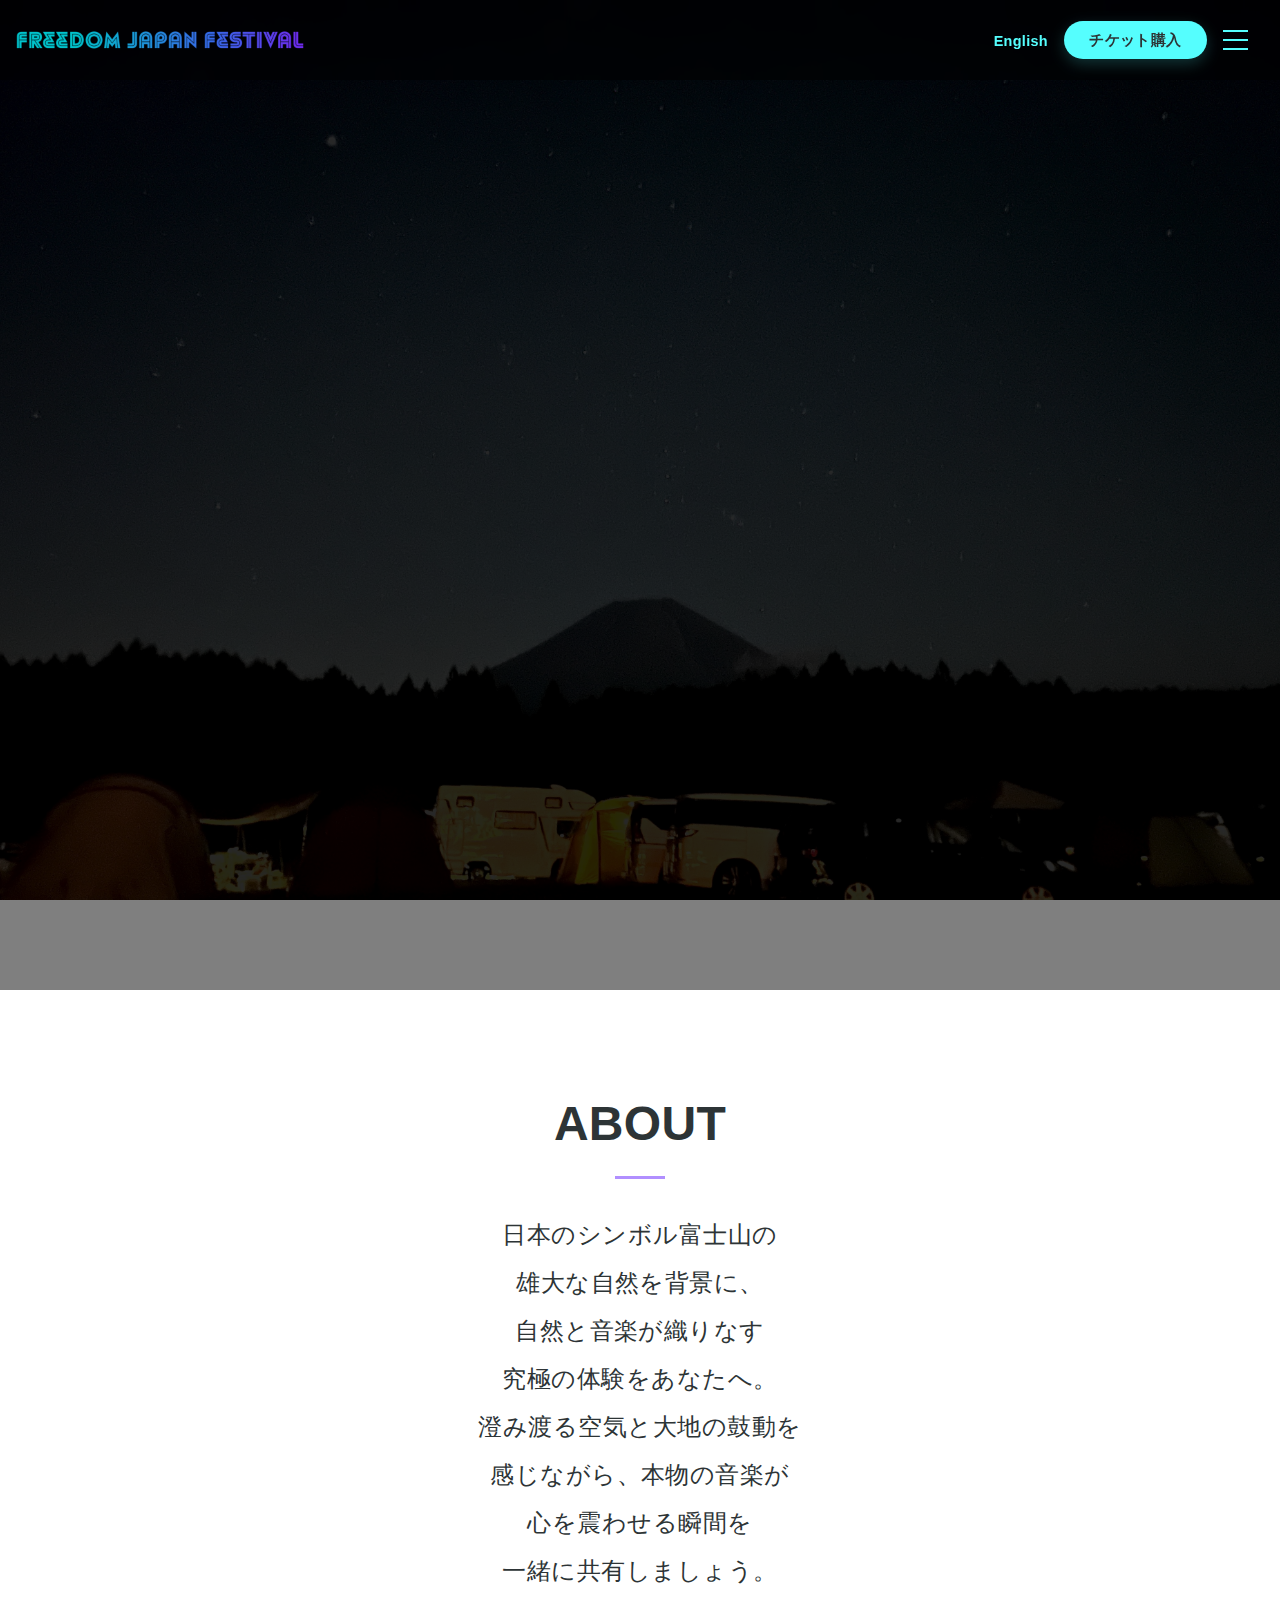
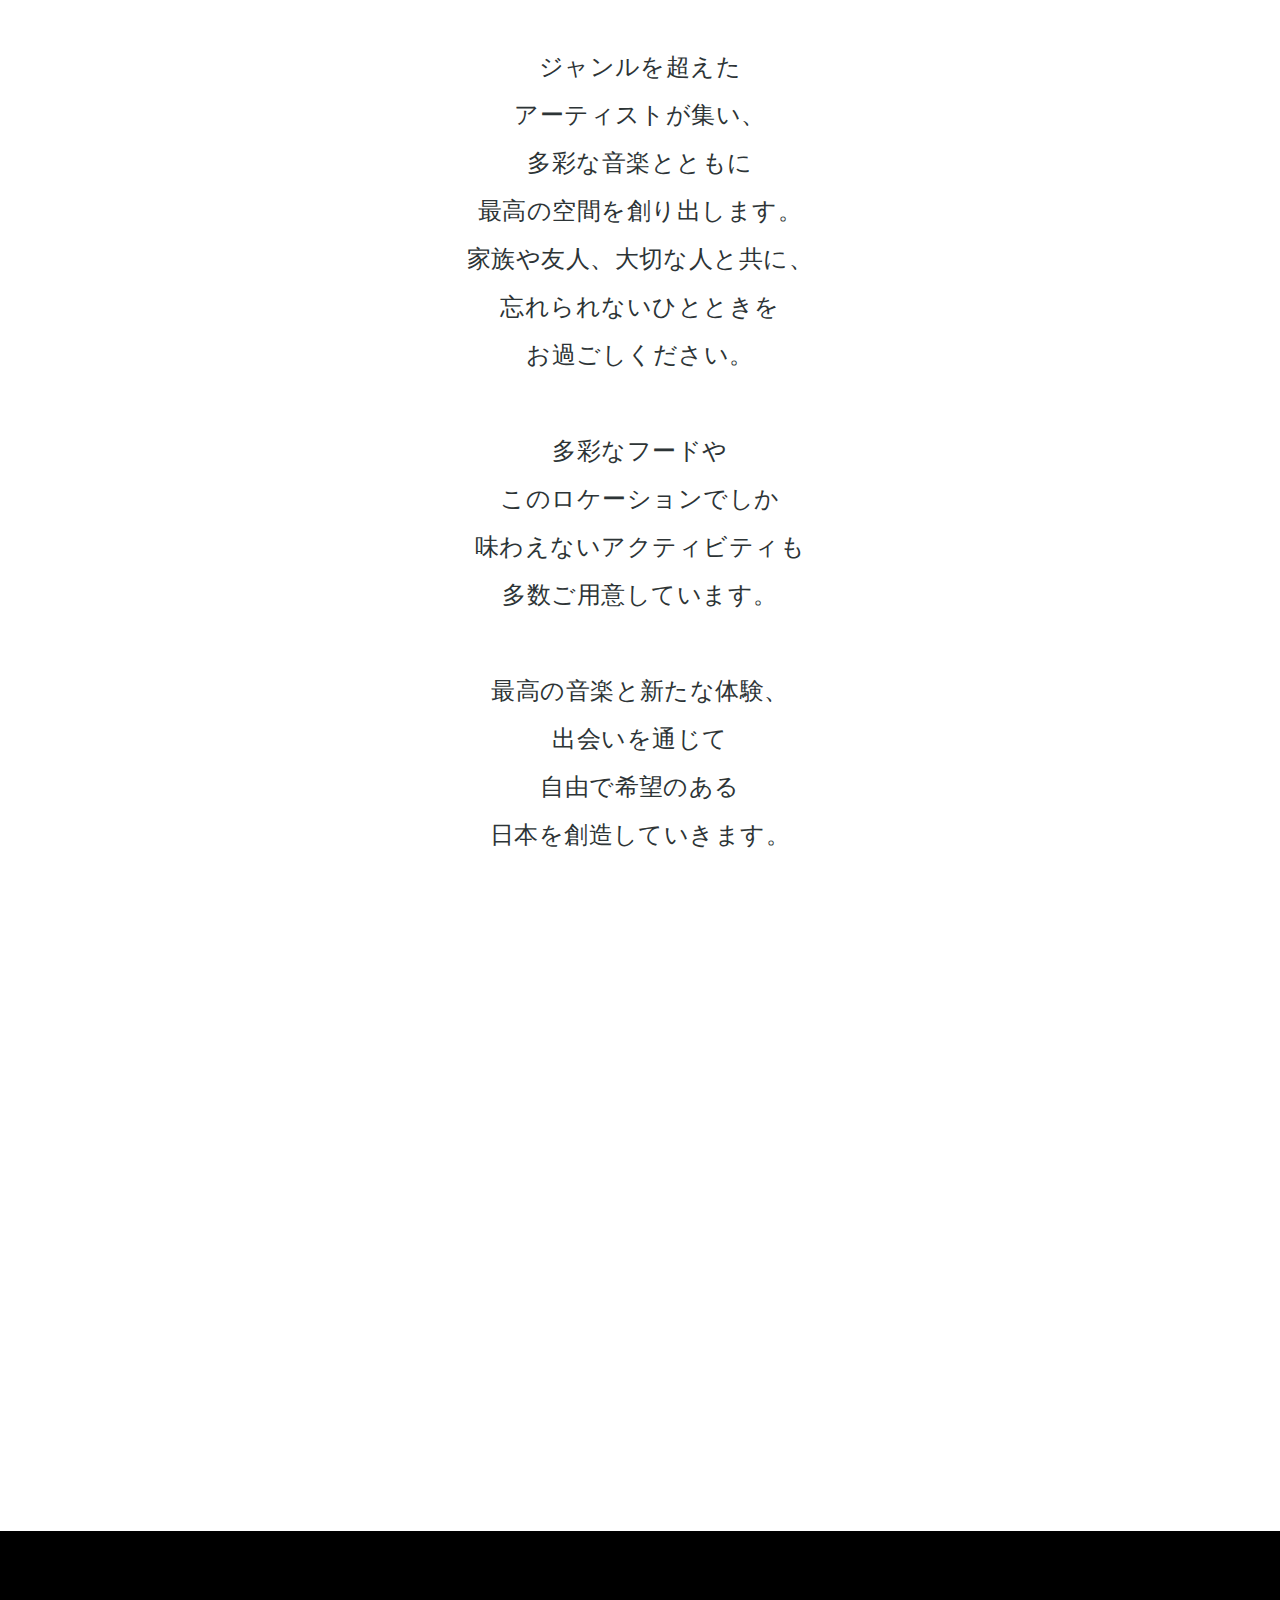
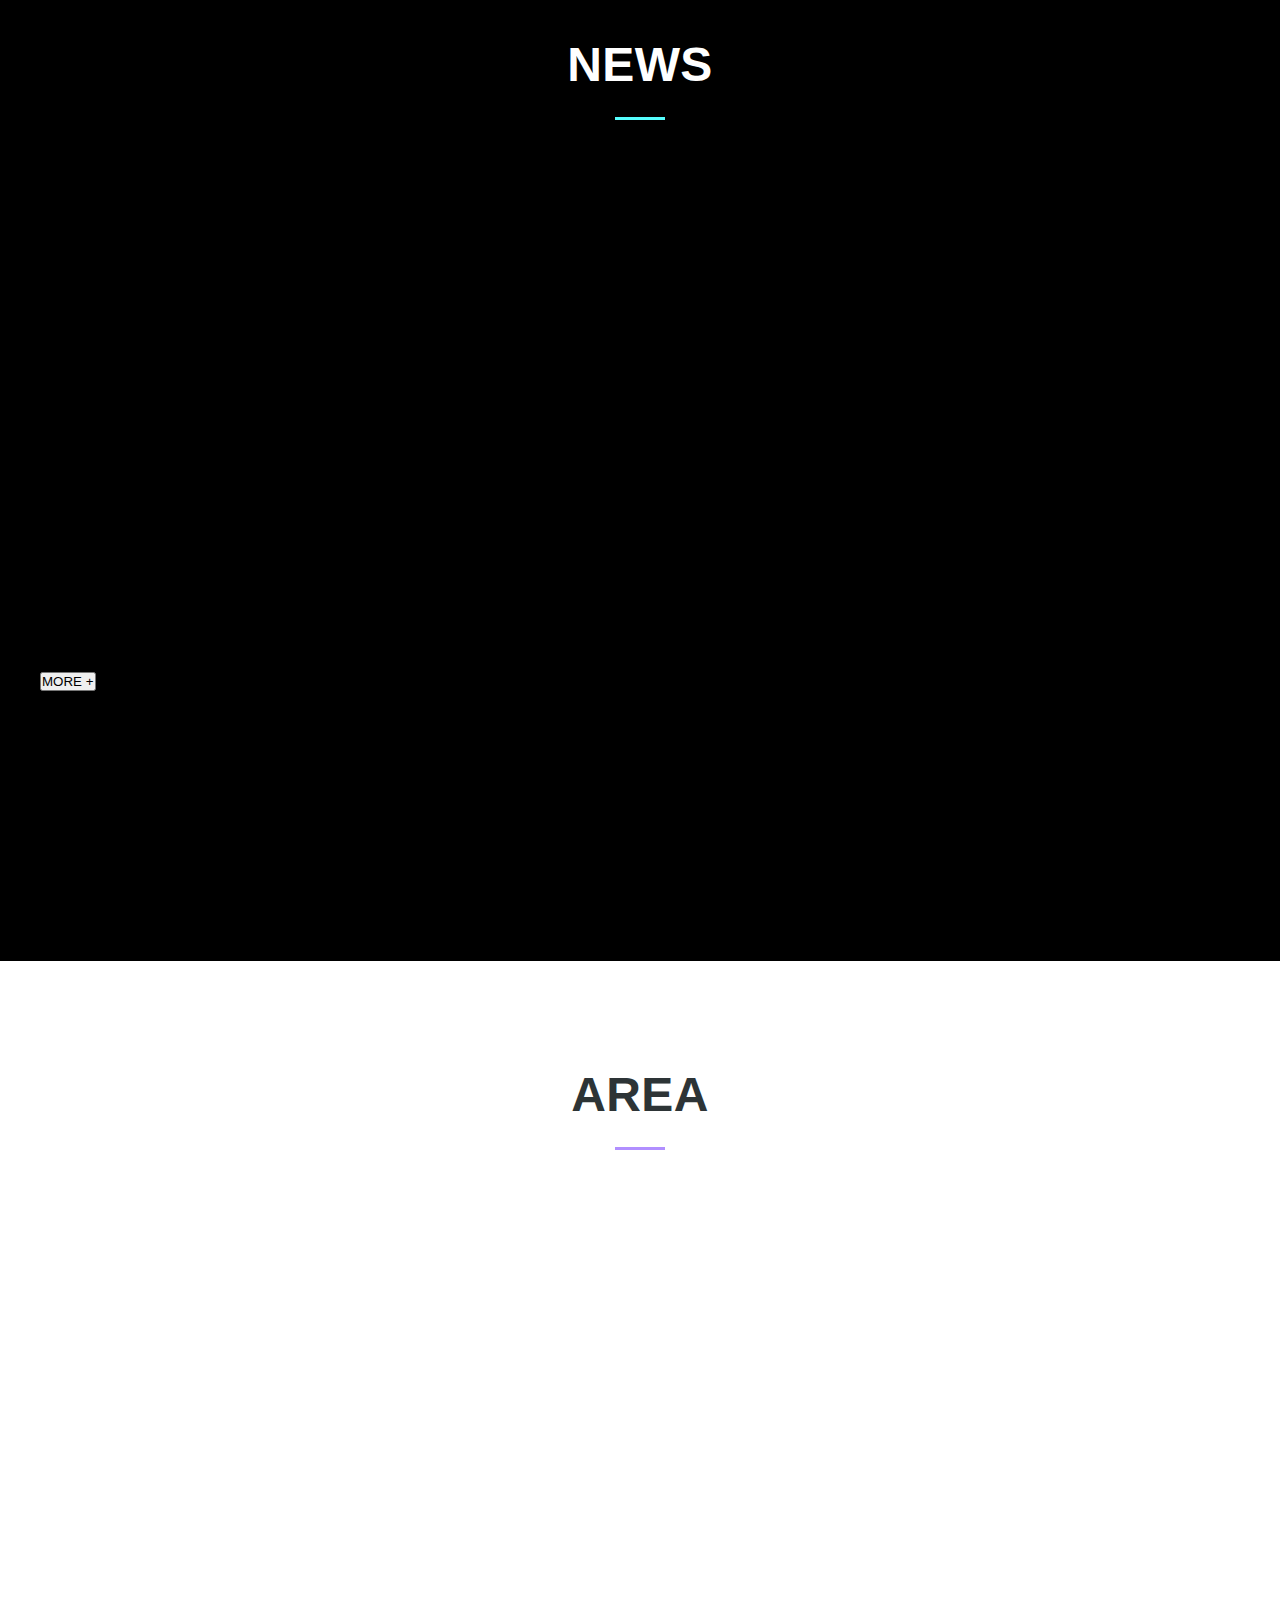
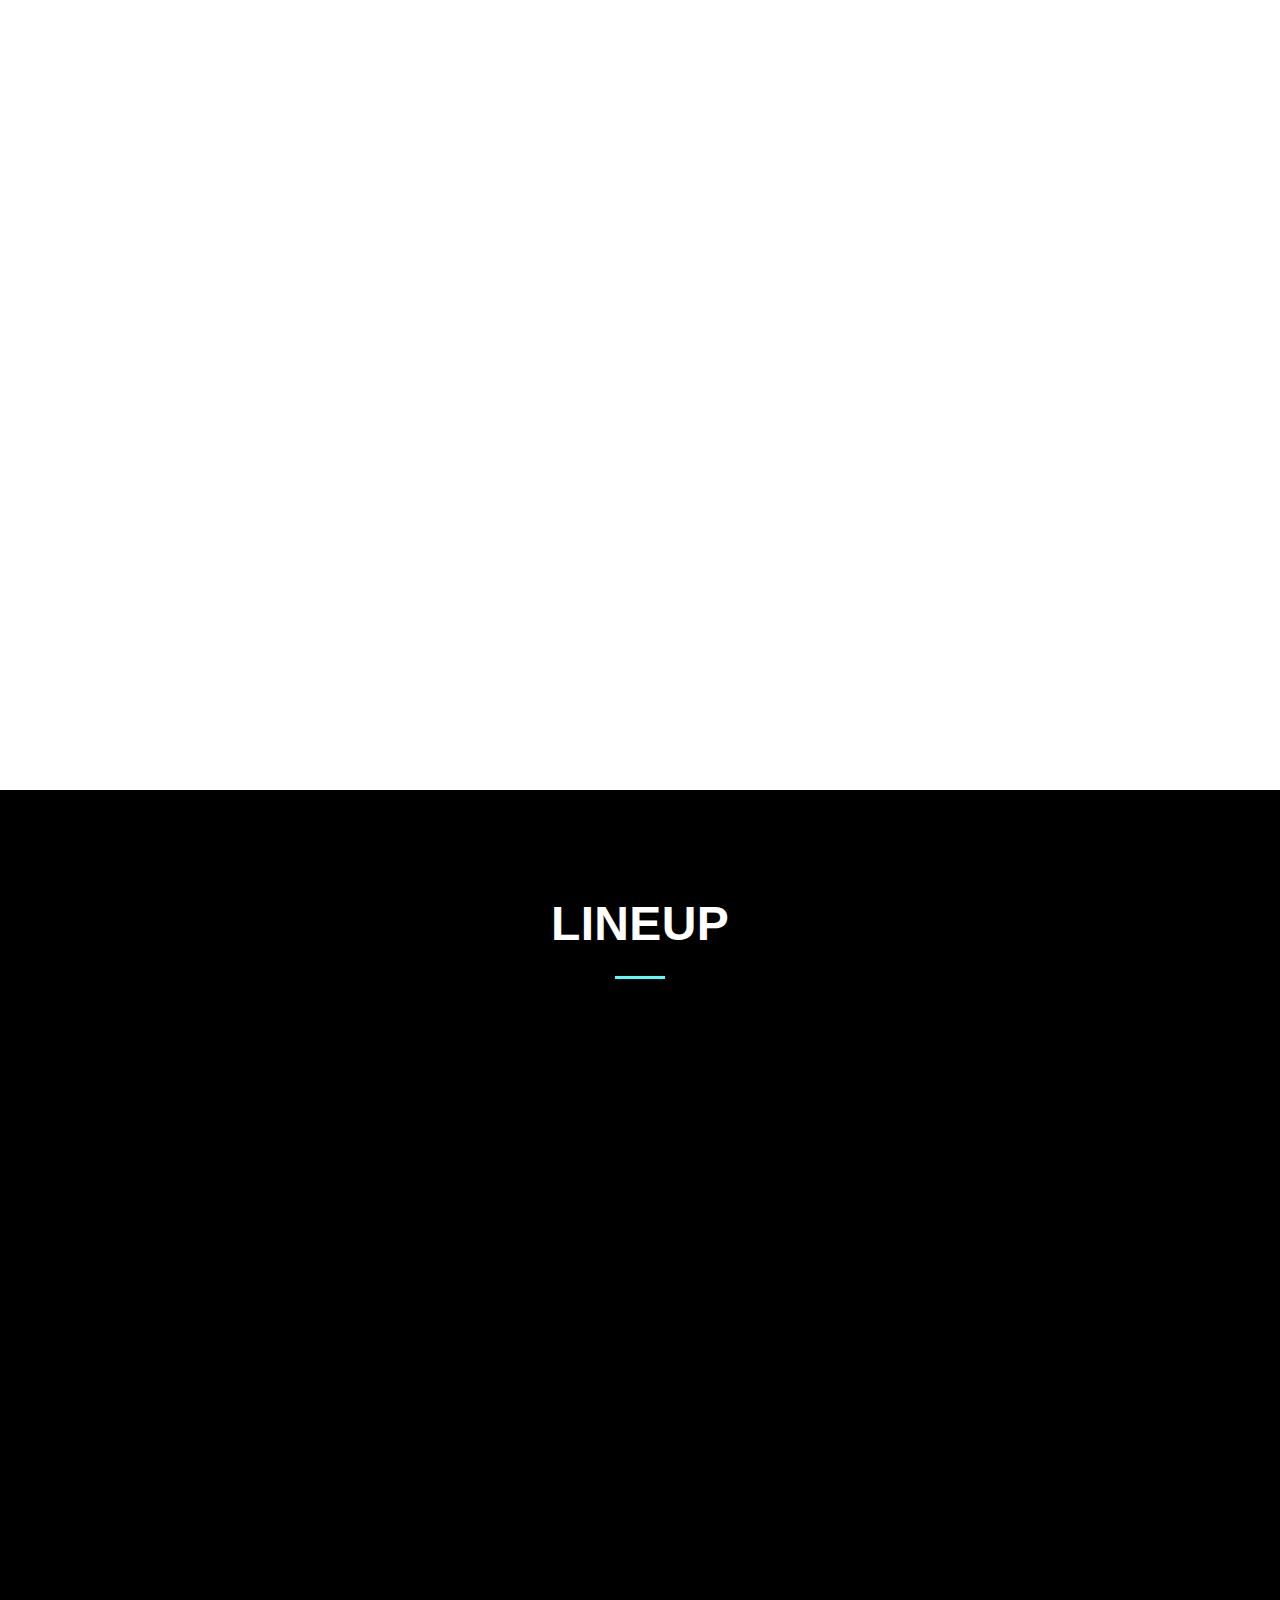
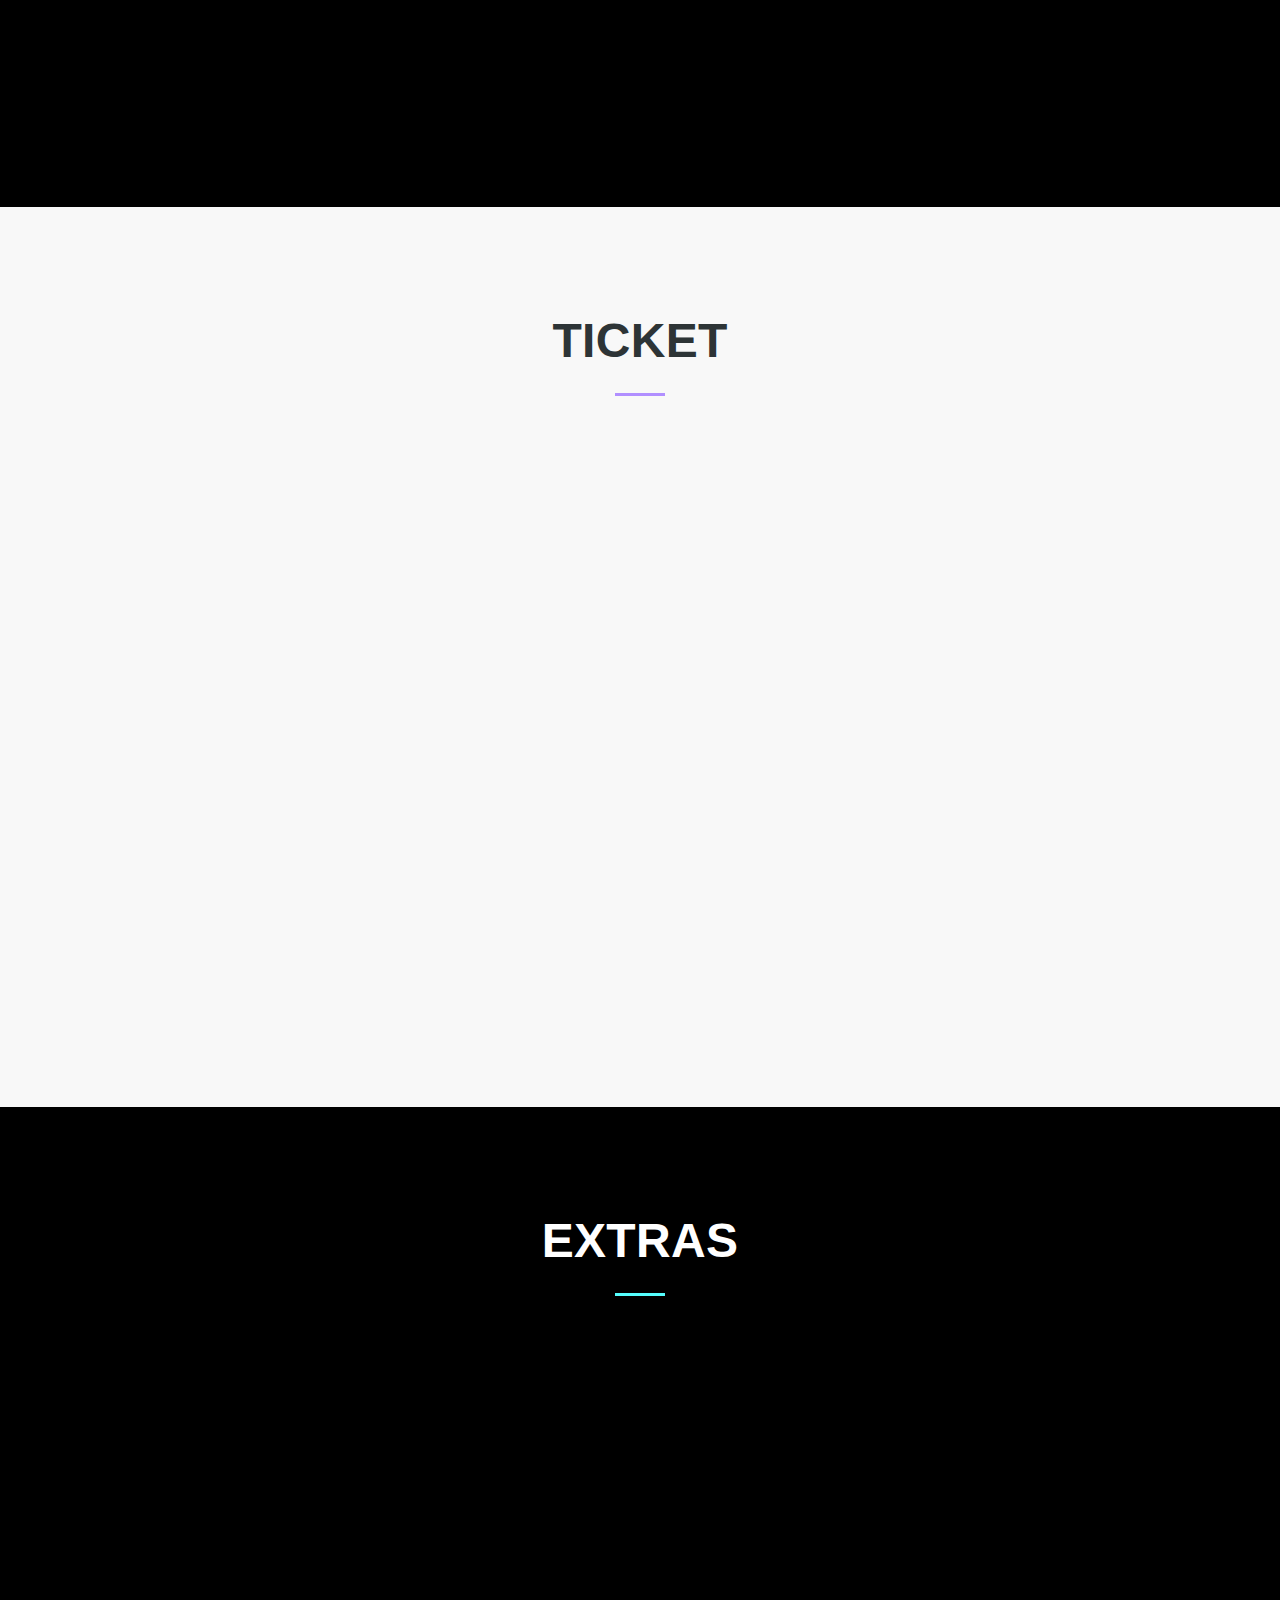
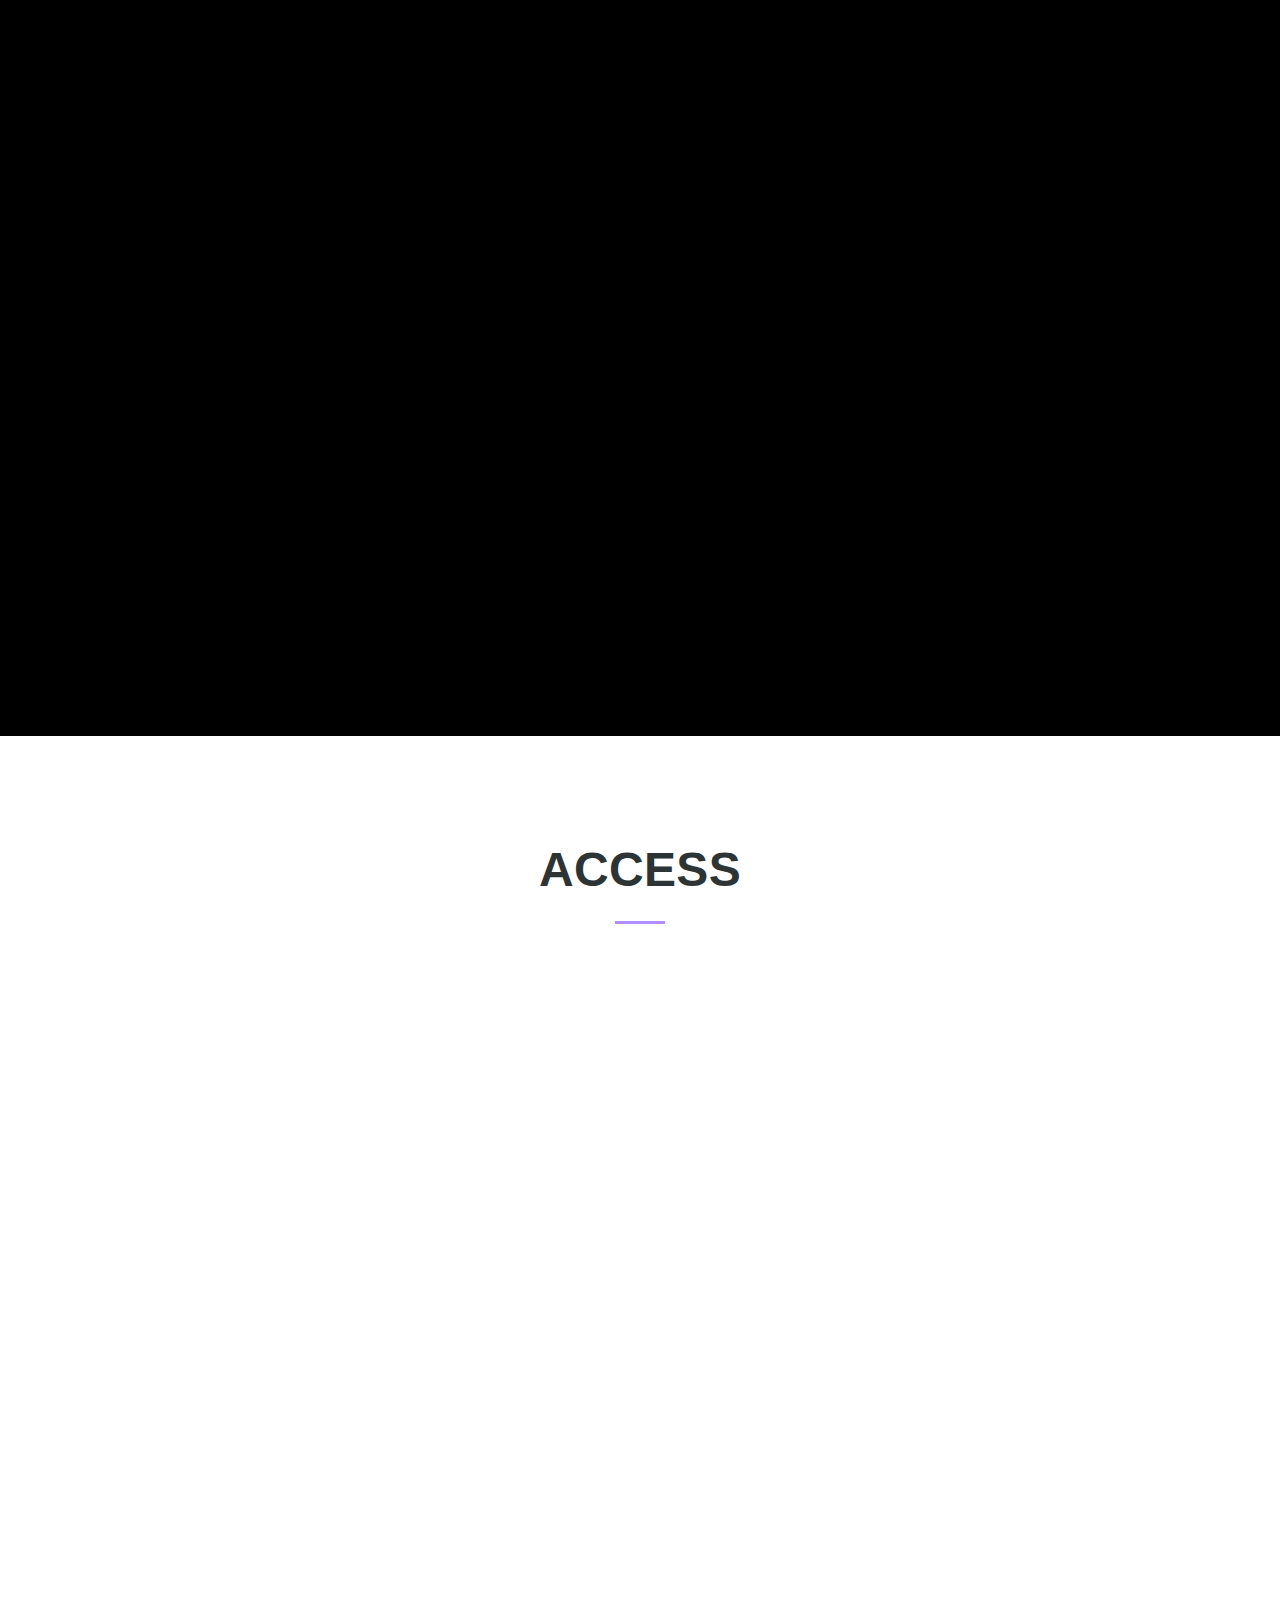
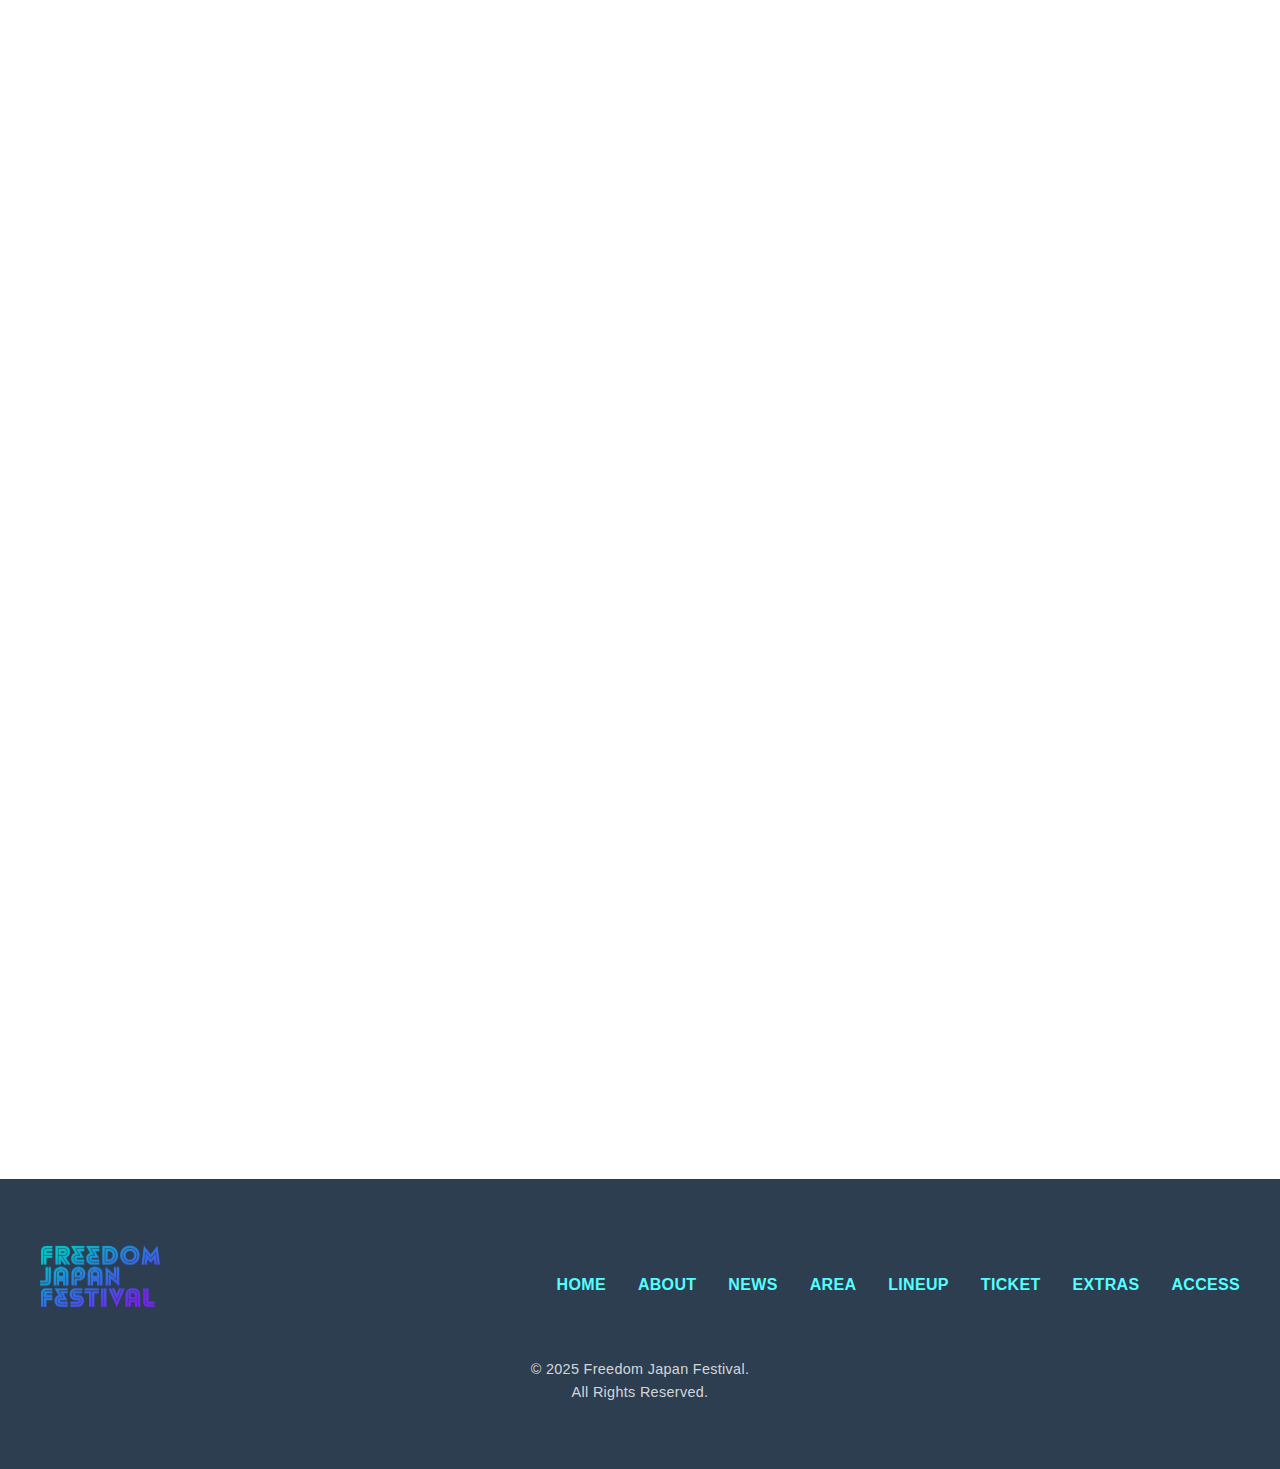
==== commit 50cfe011: "NEWS section new version" ====
--- a/index.html
+++ b/index.html
@@ -13,7 +13,7 @@
                 <img src="images/FreedomLogo_1line.png" alt="Freedom Japan Festival" class="nav-logo-img pc-only">
                 <img src="images/FreedomLogo_3lines (Presentation_16-9)_03.png" alt="Freedom Japan Festival" class="nav-logo-img sp-only">
             </div>
-            
+
             <ul class="nav-pc-menu">
                 <li><a href="#home">HOME</a></li>
                 <li><a href="#about">ABOUT</a></li>
@@ -125,14 +125,38 @@
                 <div class="news-grid">
                     <div class="news-item">
                         <div class="news-text">
+                            <h3>2025.02.02 Instagramの公式アカウントフォローお願いします!!</h3>
+                            <p>Freedom Japan のInstagram公式アカウントをぜひフォローしてくださいね!!<br>最新情報をお届けします!! 　⬇︎⬇︎⬇︎<br>https://www.instagram.com/freedom_japan_festival?igsh=aHc5NGM2bWd4b21k&utm_source=qr</p>
+                        </div>
+                    </div>
+                    <div class="news-item">
+                        <div class="news-text">
+                            <h3>2025.01.27 出演アーティスト5組目決定!!</h3>
+                            <p>Freedom Japan Festival 2025出演アーティスト5組目が決定しました。出演者発表第1弾をお楽しみに!!</p>
+                        </div>
+                    </div>
+                    <div class="news-item">
+                        <div class="news-text">
                             <h3>2025.01.01 サイト公開!!</h3>
                             <p>Freedom Japan Festival 2025のWebサイトを公開しました。</p>
                         </div>
                     </div>
-                    <div class="news-item">
-                        <div class="news-text">
-                            <h3>2024.11.30 開催決定!!</h3>
-                            <p>Freedom Japan Festival 2025の開催が決定しました。</p>
+
+                    <!-- 続きを見るボタン -->
+                    <div class="news-more">
+                        <button class="news-more-btn">
+                            <span>MORE</span>
+                            <span class="news-more-icon">+</span>
+                        </button>
+                    </div>
+
+                    <!-- 非表示の過去ニュース -->
+                    <div class="news-archive">
+                        <div class="news-item">
+                            <div class="news-text">
+                                <h3>2024.11.30 開催決定!!</h3>
+                                <p>Freedom Japan Festival 2025の開催が決定しました。</p>
+                            </div>
                         </div>
                     </div>
 
--- a/styles/main.css
+++ b/styles/main.css
@@ -119,7 +119,6 @@
         }
     }
 
-/* 日本語を使用する要素（場所、コンセプトなど） */
 .location, 
 .concept {
     font-family: "Yu Gothic", "游ゴシック", YuGothic, "游ゴシック体", "ヒラギノ角ゴ Pro W3", "Hiragino Kaku Gothic Pro", "メイリオ", sans-serif;
@@ -225,18 +224,6 @@
     font-family: -apple-system, BlinkMacSystemFont, 'Segoe UI', Helvetica, Arial, sans-serif;
     letter-spacing: .05em;
 }
-
-/* .nav-pc-menu {
-    display: flex;
-    justify-content: center;
-    list-style: none;
-    padding: 1rem;
-    gap: 1rem;
-    width: 100%;
-} */
-
-
-
 
 .nav-right {
     position: absolute;
@@ -270,25 +257,25 @@
     text-decoration: none;
 }
 
-
-
 .lang-switch a:hover {
     color: var(--secondary-light);  /* ホバー時は文字色のみ変更 */
 }
 
 
 /* チケットボタン */
+
+.nav-buttons {
+    display: flex;
+    gap: 1rem;
+}
+
 .hero-buttons {
-    /* position: absolute;
-    right: calc(2rem + 45px);
-    right: 2rem;
-    top: 50%;
-    transform: translateY(-50%); */
     display: flex;
     gap: 1rem;
-}
-
-.btn-primary, .btn-secondary {
+    margin-top: -10rem;
+}
+
+.btn-primary {
     padding: 0.5rem 1.6rem;  /* ボタンを少し大きく */
     font-size: 0.95rem;
     display: flex;
@@ -305,6 +292,13 @@
     min-width: 120px;
 }
 
+.nav-buttons a.btn-primary {
+    background: var(--primary-color);
+    color: var(--text-color);
+    box-shadow: 0 5px 15px #55fefe33;
+    transition: all 0s ease;
+}
+
 .hero-buttons a.btn-primary {
     background: var(--primary-color);
     color: var(--text-color);
@@ -312,16 +306,17 @@
     transition: all 0s ease;
 }
 
-.hero-buttons a.btn-secondary {
-    background: transparent;
-    color: var(--primary-color);
-    border: 2px solid var(--primary-color);
-    /* text-decoration: none; */
-}
 
 .btn-primary {
     min-width: 120px;
     text-align: center;
+}
+
+.nav-buttons a.btn-primary:hover {
+    background-color: var(--secondary-light);
+    color: white;
+    transform: scale(1.05);
+    box-shadow: 0 5px 15px rgba(177, 143, 255, 0.3); 
 }
 
 .hero-buttons a.btn-primary:hover {
@@ -329,6 +324,10 @@
     color: white;
     transform: scale(1.05);
     box-shadow: 0 5px 15px rgba(177, 143, 255, 0.3); 
+}
+
+.nav-buttons a::after {
+    display: none;
 }
 
 .hero-buttons a::after {
@@ -489,6 +488,15 @@
     animation: infoReveal 2.5s ease forwards;
 }
 
+.hero-buttons {
+    opacity: 0;
+    filter: blur(10px);
+    transform: scale(1.1);
+    /* 既存のスタイル */
+    position: relative;
+    z-index: 1;  /* hero-logo と同じレベル */
+}
+
 .hero-info {
     opacity: 0;
     filter: blur(10px);
@@ -498,6 +506,10 @@
     z-index: 1;  /* hero-logo と同じレベル */
 }
 
+.hero-buttons.reveal {
+    animation: infoReveal 2.5s ease forwards;
+}
+
 .hero-info.reveal {
     animation: infoReveal 2.5s ease forwards;
 }
@@ -512,8 +524,8 @@
 
 .hero .date {
     font-size: 2rem;
-    margin-top: -6rem;
-    margin-bottom: 0.5rem;
+    margin-top: 1rem;
+    margin-bottom: 0;
     font-weight: bold;
     color: var(--primary-color);
 }
@@ -1521,6 +1533,14 @@
 
 /* レスポンシブ対応 */
 @media (max-width: 1024px) {
+    .nav-buttons a.btn-primary:hover,
+    .nav-buttons a.btn-primary:active {
+        background-color: var(--primary-color);
+        color: var(--text-color);
+        transform: none;
+        box-shadow: 0 5px 15px #55fefe33;
+    }
+
     .hero-buttons a.btn-primary:hover,
     .hero-buttons a.btn-primary:active {
         background-color: var(--primary-color);
@@ -1649,7 +1669,7 @@
         gap: 0;
     }
 
-    .hero-buttons {
+    .nav-buttons {
         right: calc(0.5rem + 32px);
     }
 
@@ -1659,9 +1679,14 @@
         white-space: nowrap;
     }
 
+    .nav-buttons a.btn-primary:hover,
+    .nav-buttons a.btn-primary:active {
+        transform: scale(0.7);
+    }
+
     .hero-buttons a.btn-primary:hover,
     .hero-buttons a.btn-primary:active {
-        transform: scale(0.7);  /* スケールを維持 */
+        transform: scale(0.7);
     }
 
     .hamburger {
@@ -1712,7 +1737,7 @@
 
     .hero-info {
         position: relative;
-        top: -5vh; 
+        top: 0; 
     }
 
     .hero .date {
@@ -1724,9 +1749,18 @@
         font-size: 1rem;
     }
     
+
+    /* チケットボタン */
+    .nav-buttons {
+        flex-direction: column;
+        align-items: center;
+    }
+
     .hero-buttons {
         flex-direction: column;
         align-items: center;
+        margin-top: -10rem;
+        margin-bottom: 1rem;
     }
 
     .nav ul {
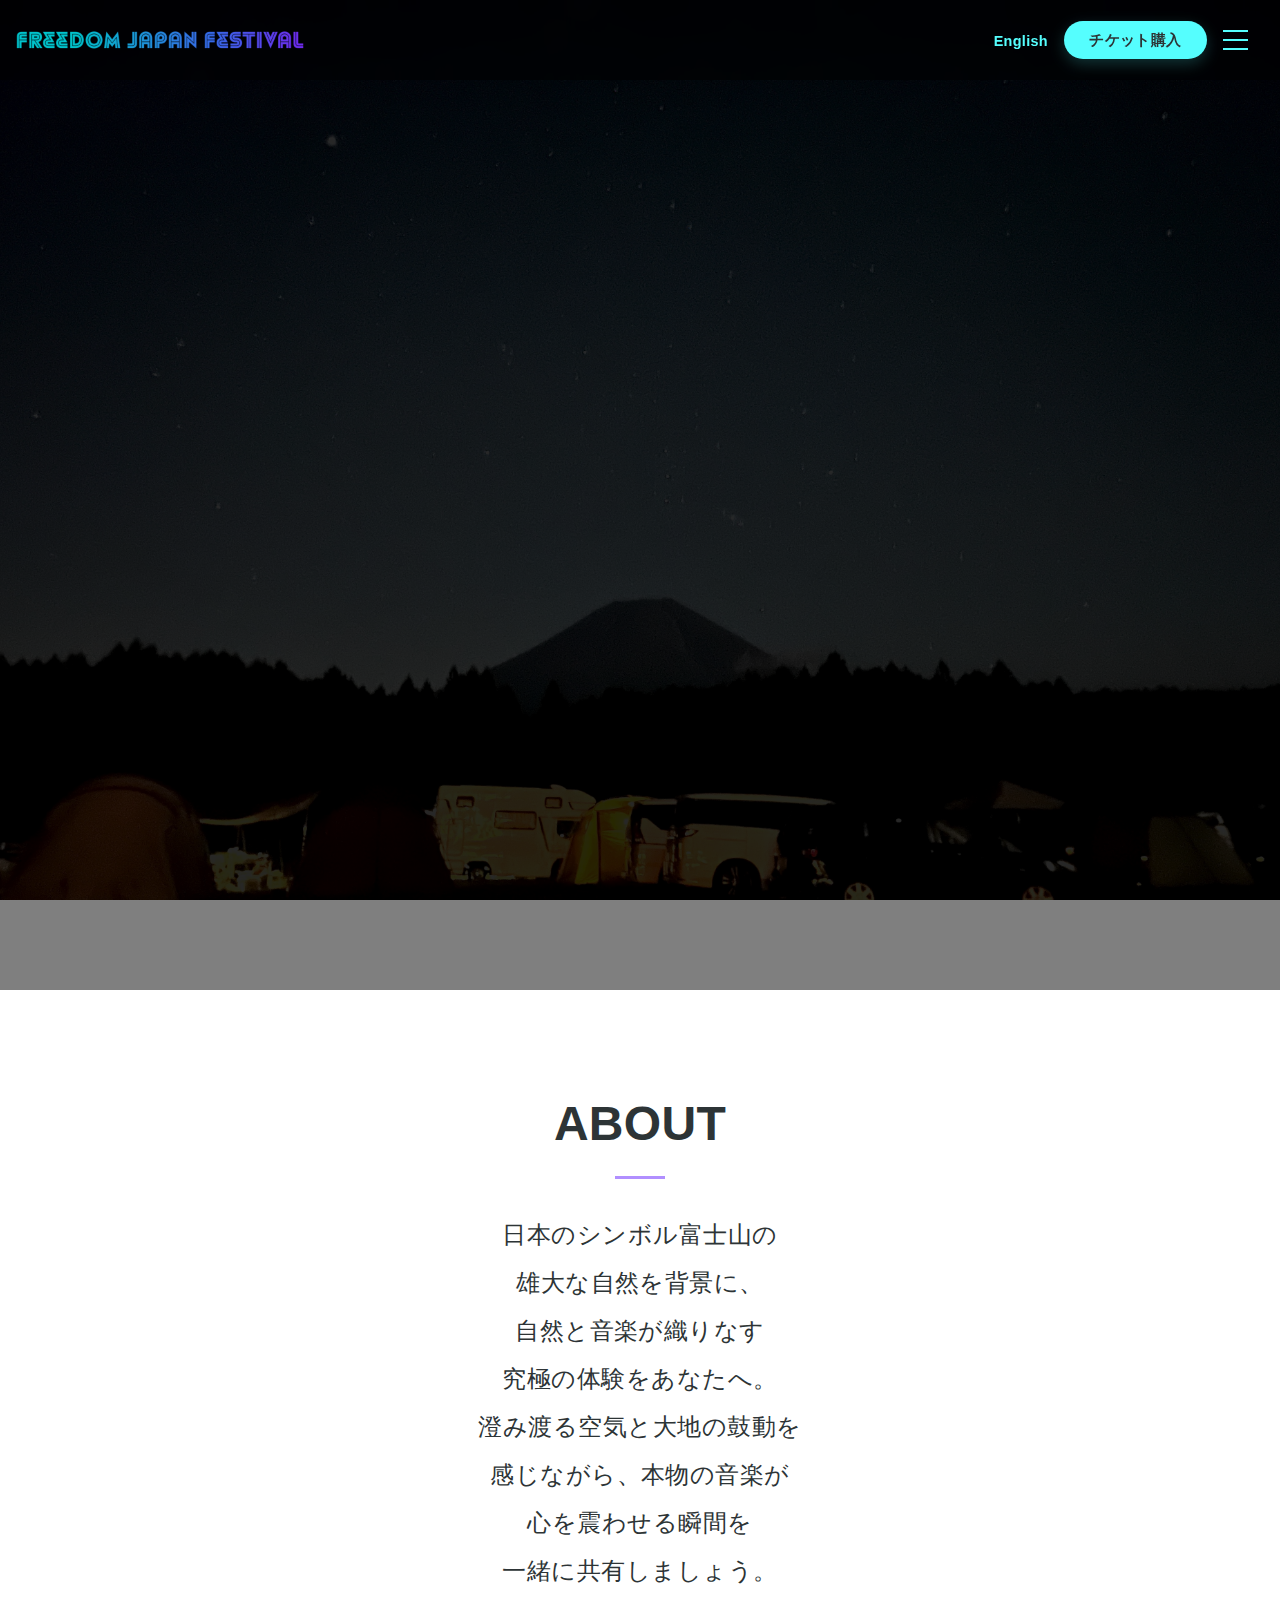
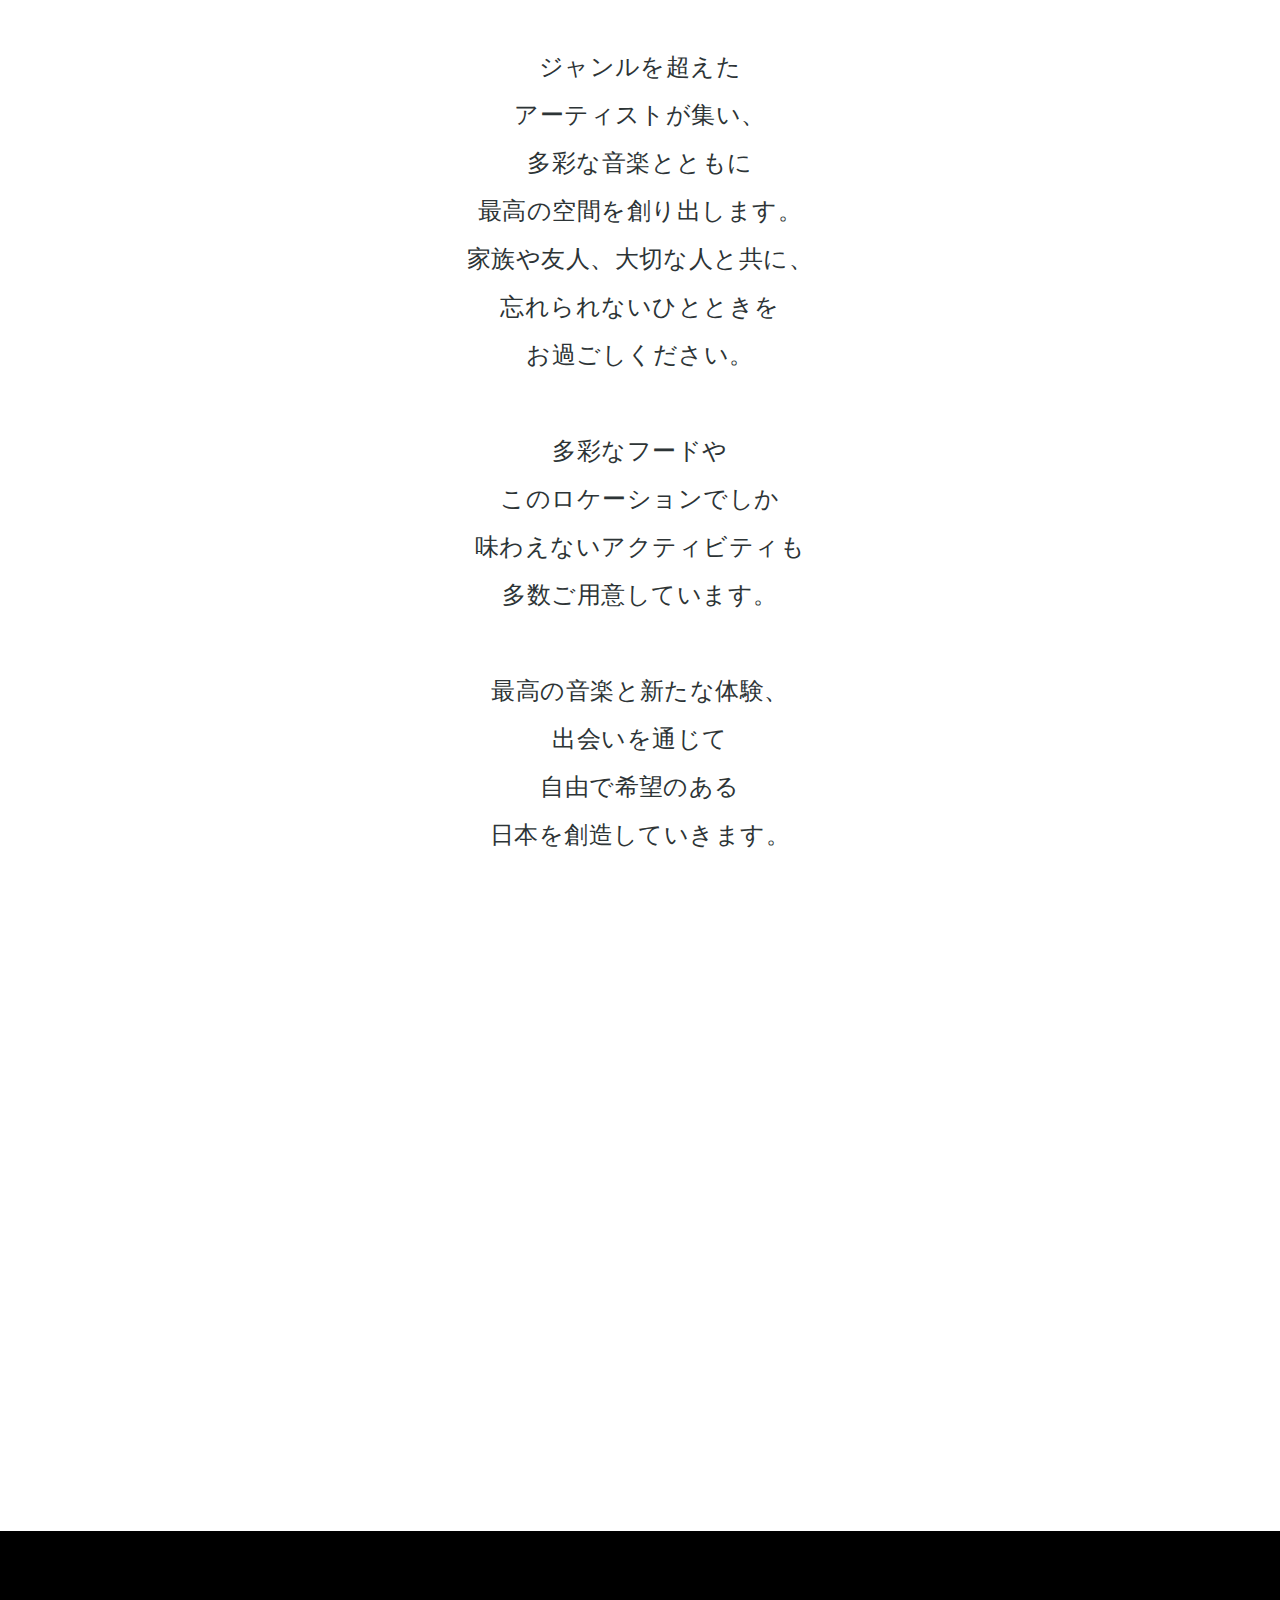
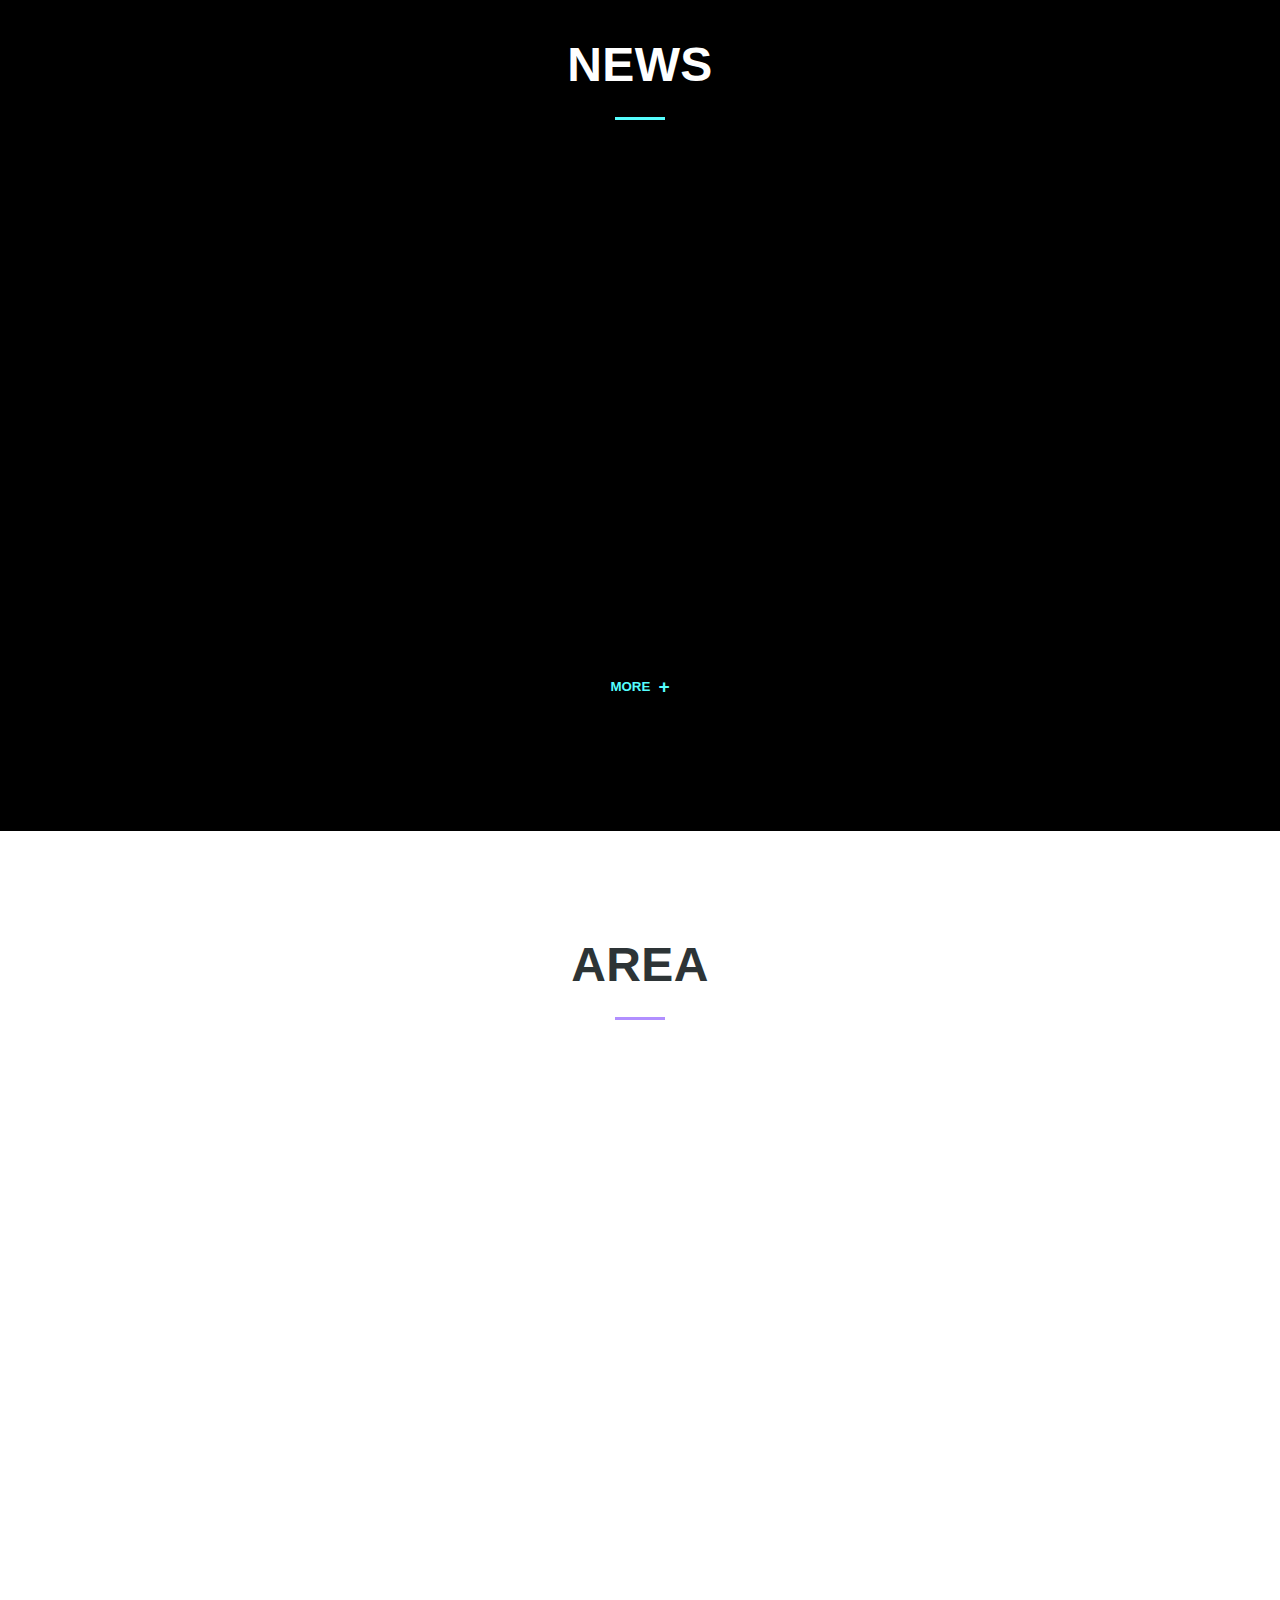
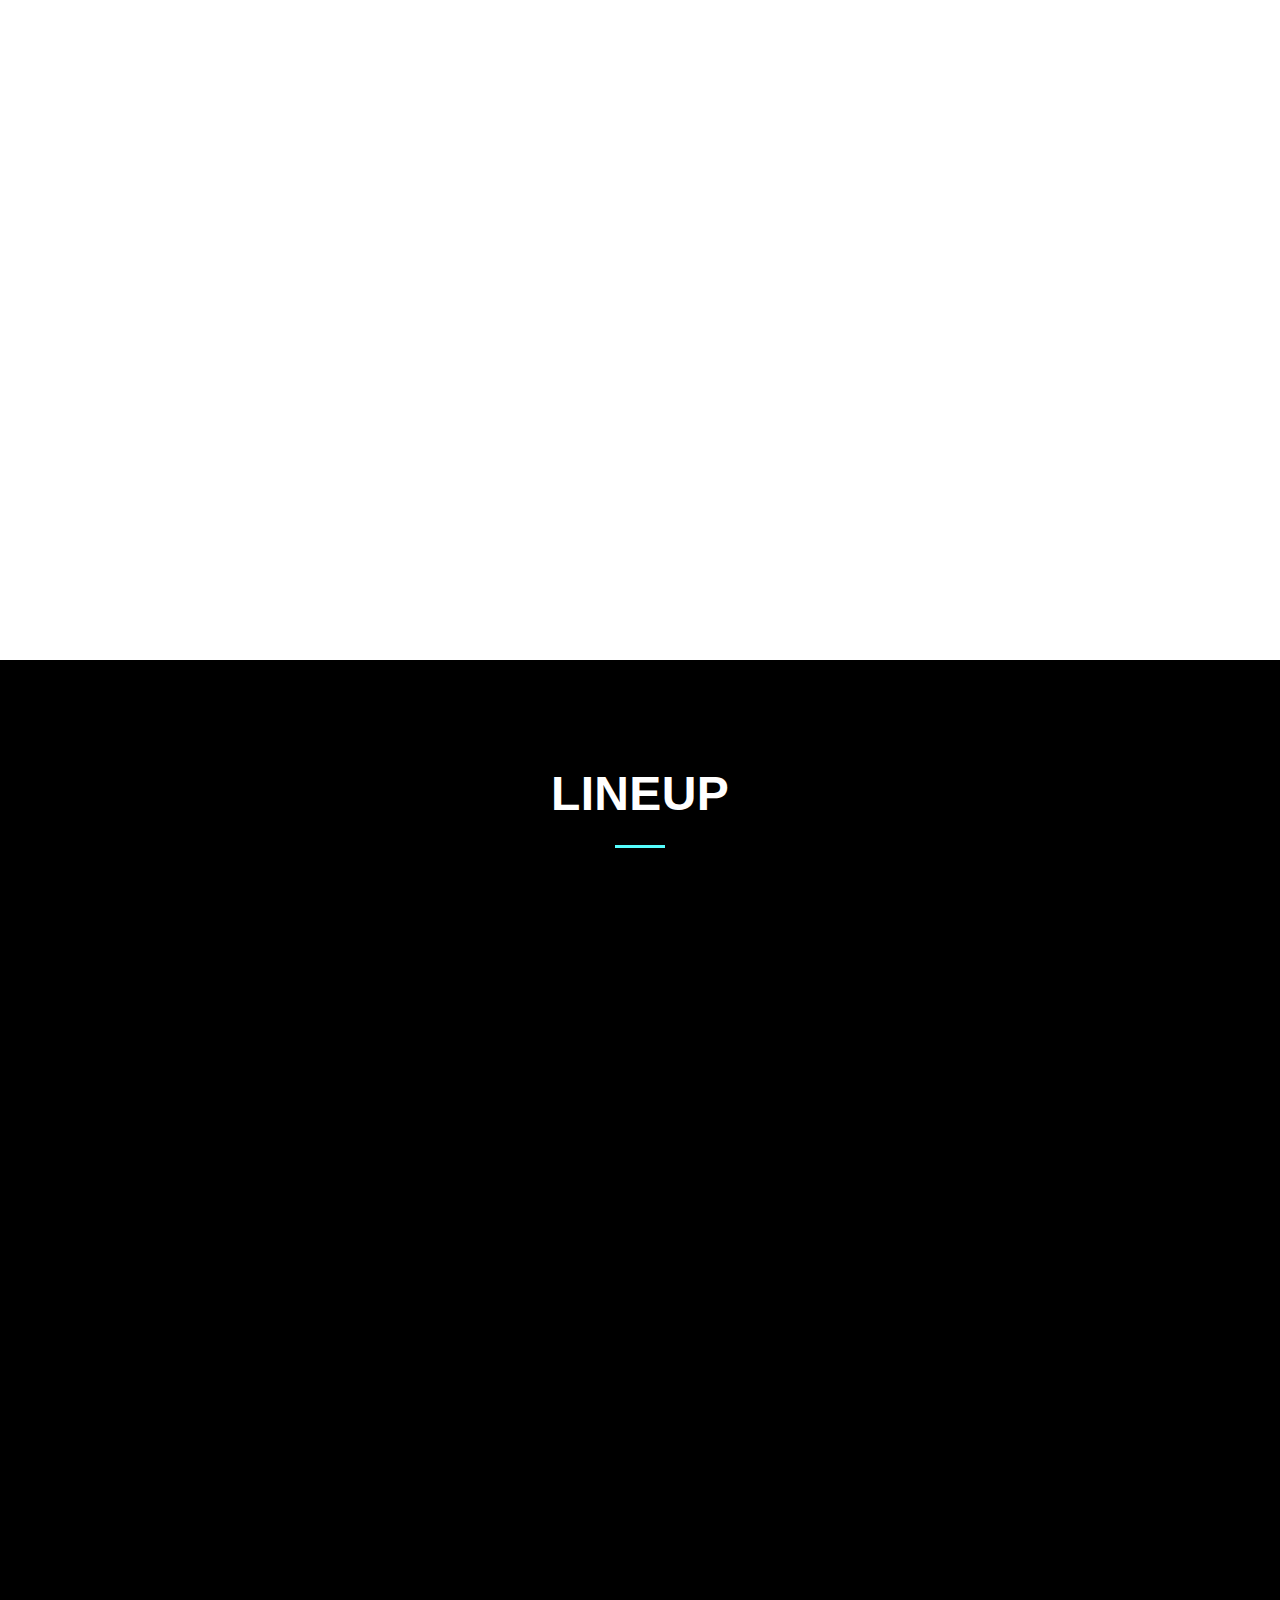
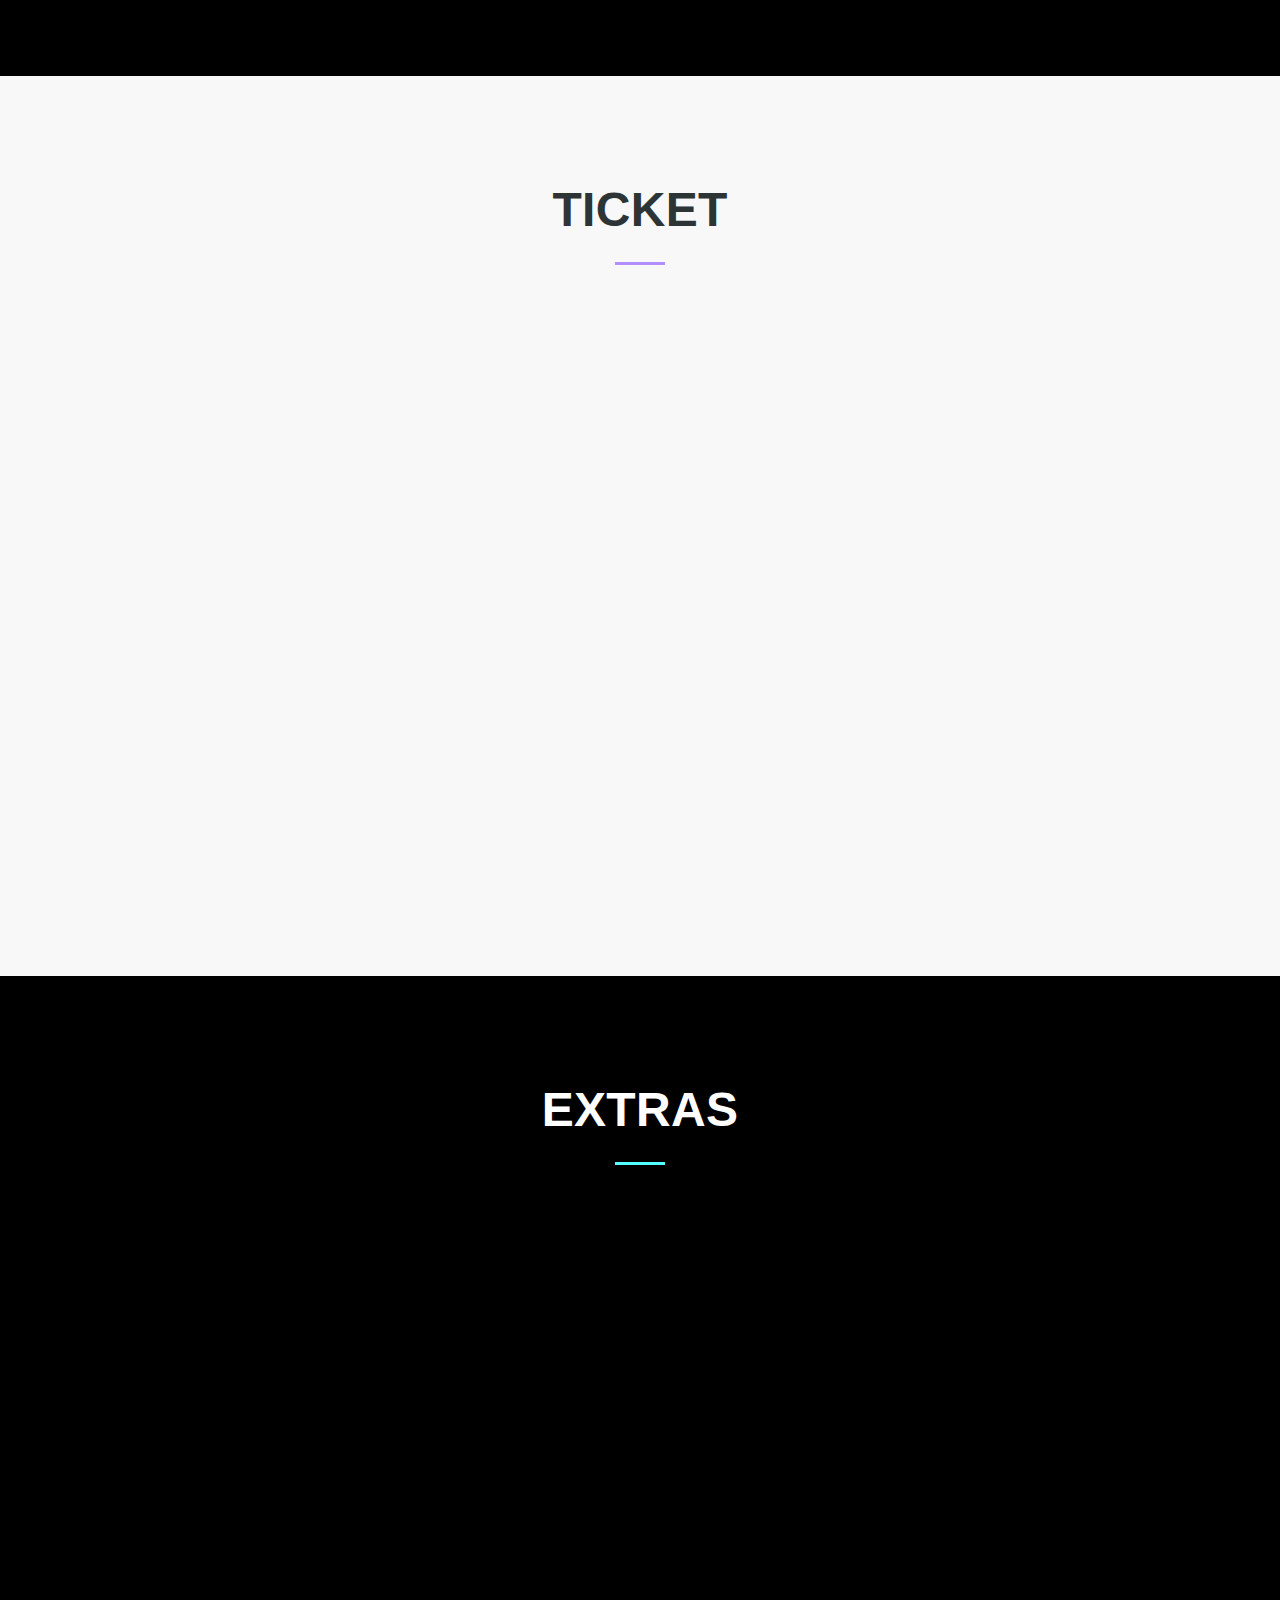
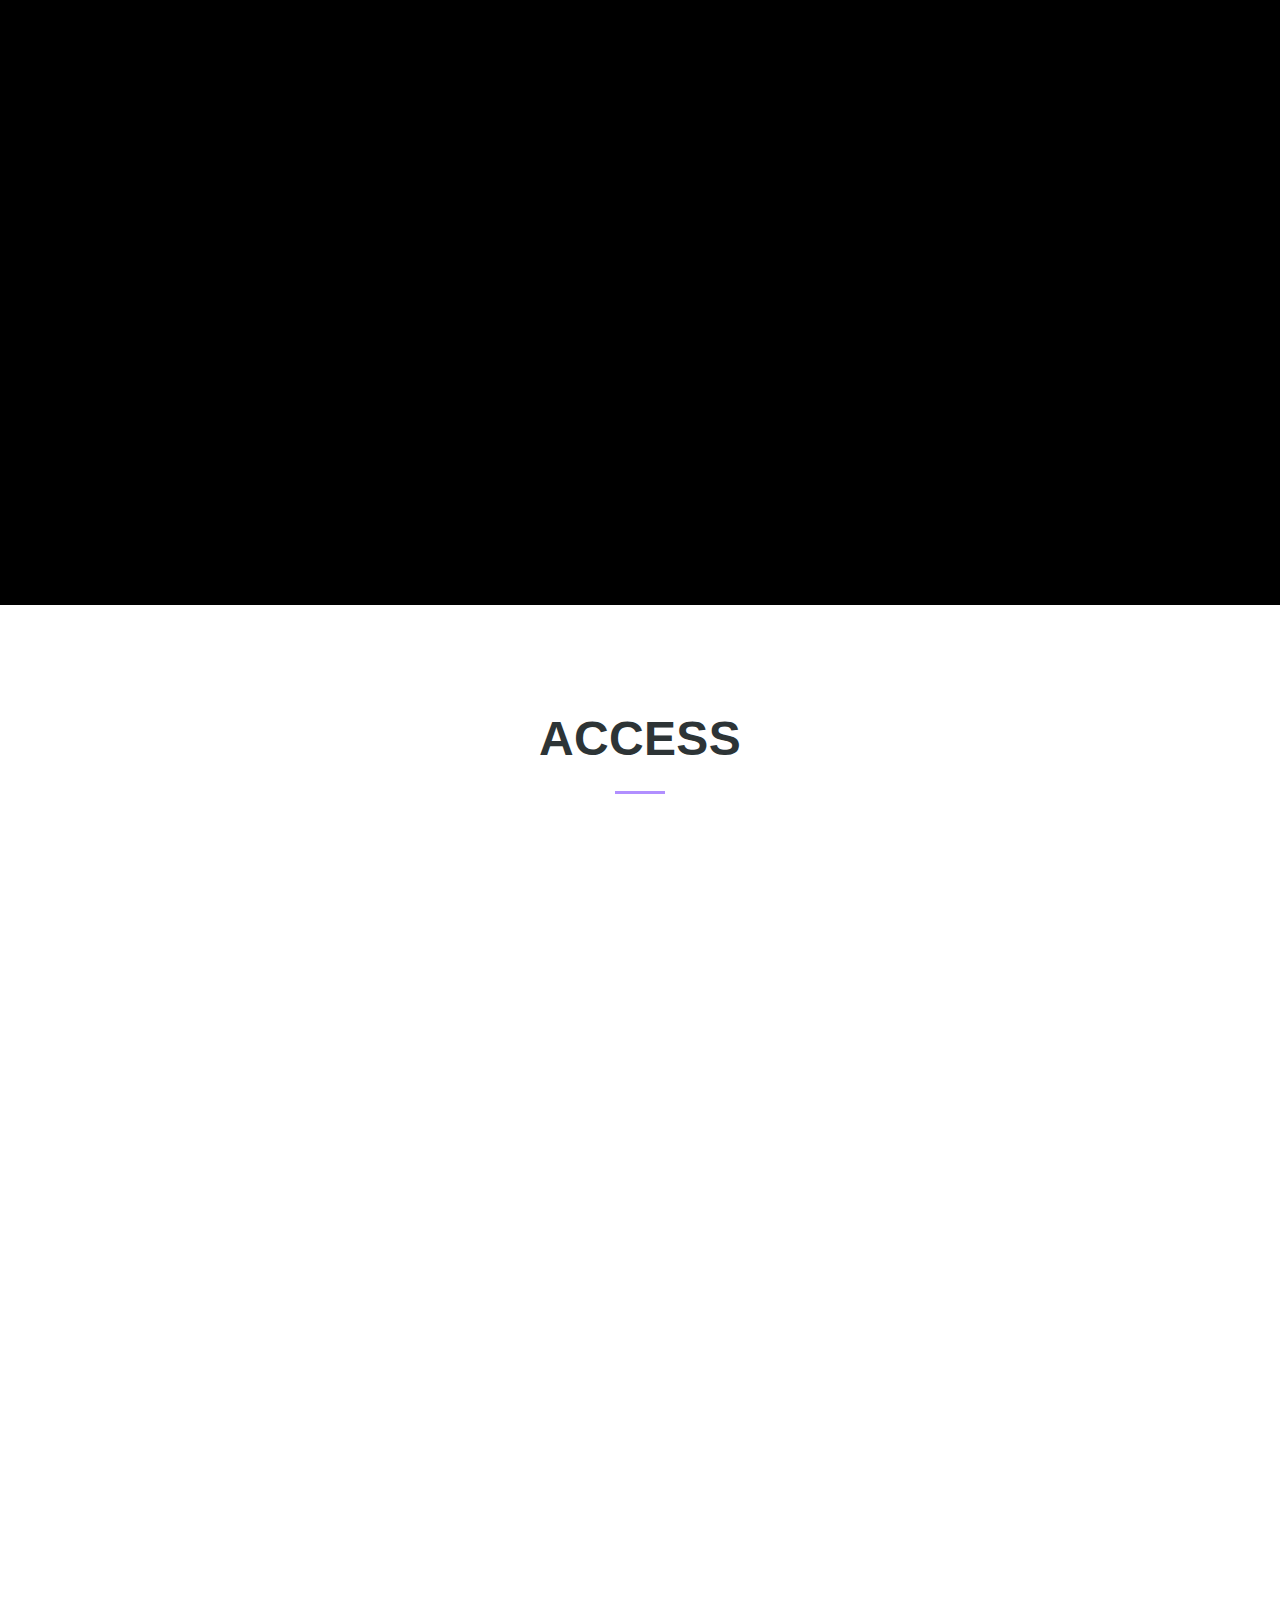
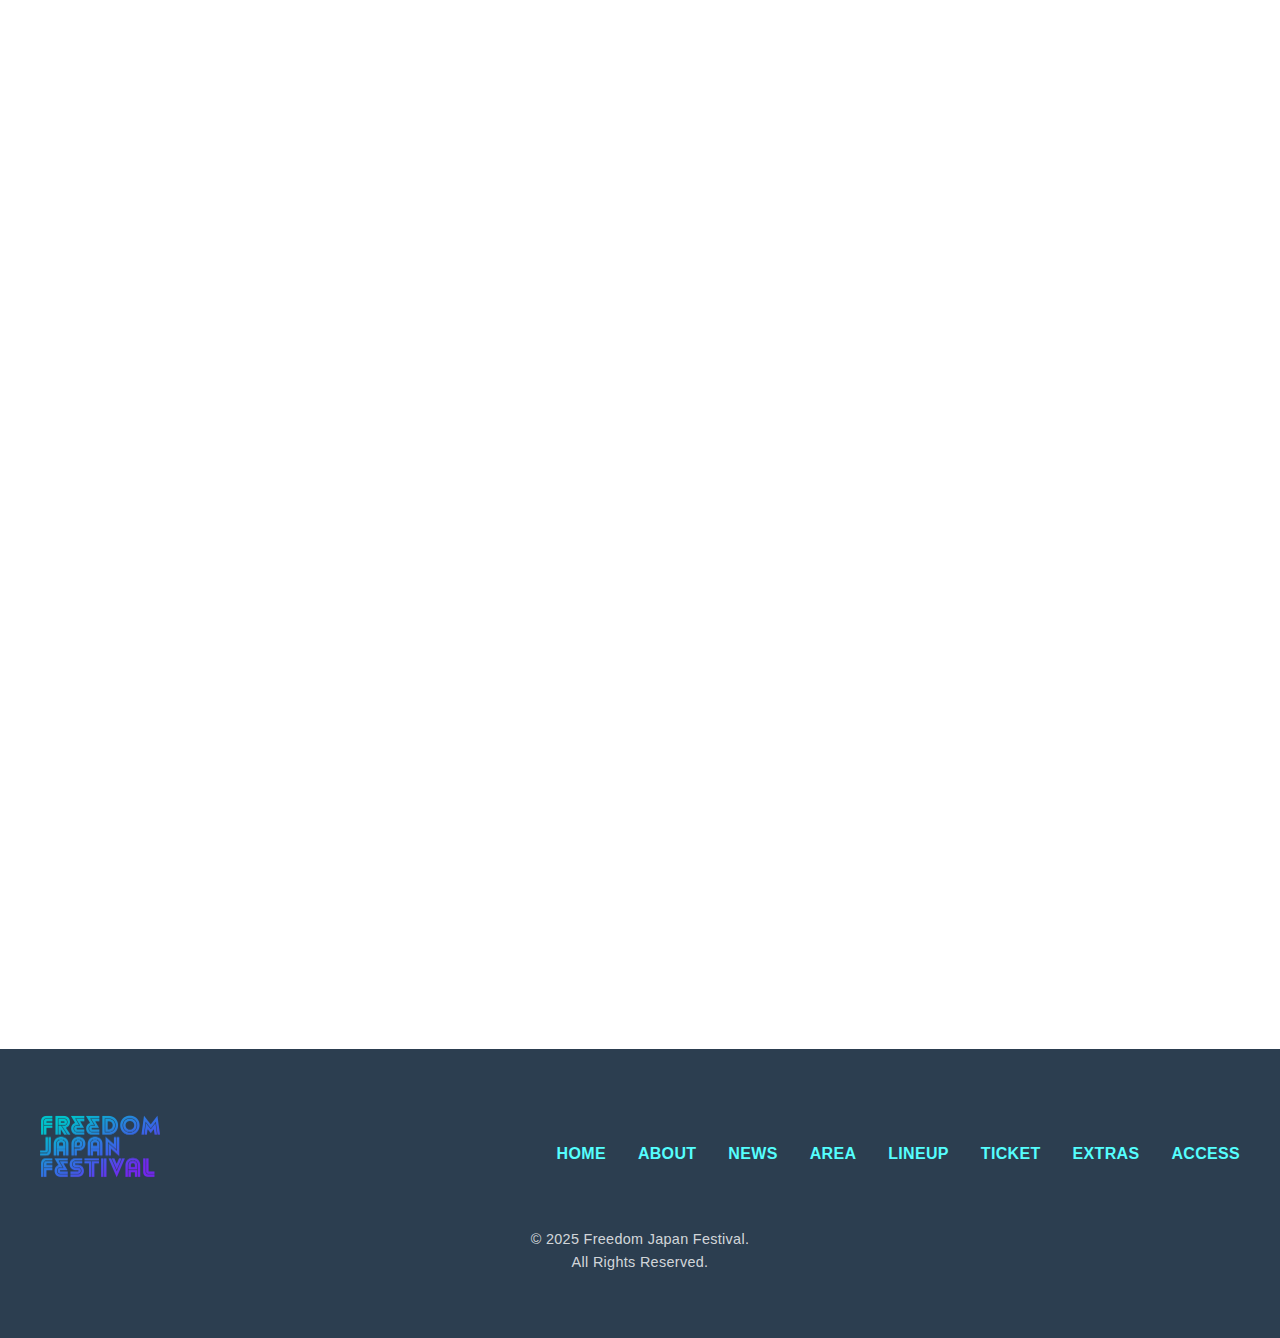
==== commit 988318e1: "First view balance adjust" ====
--- a/index.html
+++ b/index.html
@@ -60,8 +60,6 @@
         <section id="about" class="about">
             <h2>ABOUT</h2>
             <div class="about-content">
-                <!-- <p class="concept">自然と音楽が織りなす、新しい体験の創造。<br>
-                富士山麓で過ごす2日間の特別な時間。</p> -->
                 <p class="concept">
                     日本のシンボル富士山の<br>
                     雄大な自然を背景に、<br>
@@ -125,7 +123,7 @@
                 <div class="news-grid">
                     <div class="news-item">
                         <div class="news-text">
-                            <h3>2025.02.02 Instagramの公式アカウントフォローお願いします!!</h3>
+                            <h3>2025.02.06 Instagramの公式アカウントフォローお願いします!!</h3>
                             <p>Freedom Japan のInstagram公式アカウントをぜひフォローしてくださいね!!<br>最新情報をお届けします!! 　⬇︎⬇︎⬇︎<br>https://www.instagram.com/freedom_japan_festival?igsh=aHc5NGM2bWd4b21k&utm_source=qr</p>
                         </div>
                     </div>
@@ -159,19 +157,6 @@
                             </div>
                         </div>
                     </div>
-
-                    <!-- <div class="news-item">
-                        <div class="news-text">
-                            <h3>2025.03.01</h3>
-                            <p>2025年3月チケット先行発売開始予定です。</p>
-                        </div>
-                    </div>
-                    <div class="news-item">
-                        <div class="news-text">
-                            <h3>2024.03.31</h3>
-                            <p>第一弾出演アーティスト発表まで、もうしばらくお待ちください。</p>
-                        </div>
-                    </div> -->
 
                     <!-- 必要に応じて news-item を追加 -->
                 </div>
--- a/styles/main.css
+++ b/styles/main.css
@@ -119,6 +119,7 @@
         }
     }
 
+/* 日本語を使用する要素（場所、コンセプトなど） */
 .location, 
 .concept {
     font-family: "Yu Gothic", "游ゴシック", YuGothic, "游ゴシック体", "ヒラギノ角ゴ Pro W3", "Hiragino Kaku Gothic Pro", "メイリオ", sans-serif;
@@ -224,6 +225,18 @@
     font-family: -apple-system, BlinkMacSystemFont, 'Segoe UI', Helvetica, Arial, sans-serif;
     letter-spacing: .05em;
 }
+
+/* .nav-pc-menu {
+    display: flex;
+    justify-content: center;
+    list-style: none;
+    padding: 1rem;
+    gap: 1rem;
+    width: 100%;
+} */
+
+
+
 
 .nav-right {
     position: absolute;
@@ -257,6 +270,8 @@
     text-decoration: none;
 }
 
+
+
 .lang-switch a:hover {
     color: var(--secondary-light);  /* ホバー時は文字色のみ変更 */
 }
@@ -265,6 +280,11 @@
 /* チケットボタン */
 
 .nav-buttons {
+    /* position: absolute;
+    right: calc(2rem + 45px);
+    right: 2rem;
+    top: 50%;
+    transform: translateY(-50%); */
     display: flex;
     gap: 1rem;
 }
@@ -272,10 +292,19 @@
 .hero-buttons {
     display: flex;
     gap: 1rem;
+    position: relative;
     margin-top: -10rem;
-}
-
-.btn-primary {
+    z-index: 2;
+    opacity: 0;
+    filter: blur(10px);
+    transform: scale(1.1);
+}
+
+.hero-buttons.reveal {
+    animation: infoReveal 2.5s ease forwards;
+}
+
+.btn-primary, .btn-secondary {
     padding: 0.5rem 1.6rem;  /* ボタンを少し大きく */
     font-size: 0.95rem;
     display: flex;
@@ -306,17 +335,16 @@
     transition: all 0s ease;
 }
 
+.hero-buttons a.btn-secondary {
+    background: transparent;
+    color: var(--primary-color);
+    border: 2px solid var(--primary-color);
+    /* text-decoration: none; */
+}
 
 .btn-primary {
     min-width: 120px;
     text-align: center;
-}
-
-.nav-buttons a.btn-primary:hover {
-    background-color: var(--secondary-light);
-    color: white;
-    transform: scale(1.05);
-    box-shadow: 0 5px 15px rgba(177, 143, 255, 0.3); 
 }
 
 .hero-buttons a.btn-primary:hover {
@@ -324,10 +352,6 @@
     color: white;
     transform: scale(1.05);
     box-shadow: 0 5px 15px rgba(177, 143, 255, 0.3); 
-}
-
-.nav-buttons a::after {
-    display: none;
 }
 
 .hero-buttons a::after {
@@ -488,15 +512,6 @@
     animation: infoReveal 2.5s ease forwards;
 }
 
-.hero-buttons {
-    opacity: 0;
-    filter: blur(10px);
-    transform: scale(1.1);
-    /* 既存のスタイル */
-    position: relative;
-    z-index: 1;  /* hero-logo と同じレベル */
-}
-
 .hero-info {
     opacity: 0;
     filter: blur(10px);
@@ -504,10 +519,7 @@
     /* 既存のスタイル */
     position: relative;
     z-index: 1;  /* hero-logo と同じレベル */
-}
-
-.hero-buttons.reveal {
-    animation: infoReveal 2.5s ease forwards;
+    margin-top: 7rem;
 }
 
 .hero-info.reveal {
@@ -524,8 +536,8 @@
 
 .hero .date {
     font-size: 2rem;
-    margin-top: 1rem;
-    margin-bottom: 0;
+    margin-top: -6rem;
+    margin-bottom: 0.5rem;
     font-weight: bold;
     color: var(--primary-color);
 }
@@ -687,6 +699,9 @@
     box-shadow: 0 2px 4px rgba(0, 0, 0, 0.2);  /* 控えめな影 */
     transition: all 0.3s ease;  /* ホバー効果用 */
     flex-shrink: 0;
+    display: flex;
+    flex-direction: column;
+    justify-content: flex-start;
 }
 
 /* スクロールバーのスタイリング（オプション） */
@@ -723,7 +738,11 @@
 .news-text {
     position: relative;  /* 追加：コンテンツの配置の基準点を設定 */
     top: 0;             /* 追加：上端に合わせる */
-    height: 100%;
+    height: auto;
+    max-height: 100%;
+    overflow-y: auto;
+    mask-image: linear-gradient(to bottom, black calc(100% - 1.5rem), transparent 100%);
+    -webkit-mask-image: linear-gradient(to bottom, black calc(100% - 1.5rem), transparent 100%);
 }
 
 .news-text h3 {
@@ -746,6 +765,50 @@
 .news-text p {
     color: white;
     line-height: 1.6;
+}
+
+/* news-moreボタンのスタイル */
+.news-more {
+    display: flex;           /* flexboxを使用 */
+    justify-content: center; /* 水平方向の中央寄せ */
+    width: 100%;            /* 親要素の幅いっぱいに */
+}
+
+.news-more-btn {
+    color: var(--primary-color);
+    background: none;
+    border: none;
+    font-weight: bold;
+    cursor: pointer;
+    display: flex;
+    align-items: center;
+    gap: 0.5rem;
+    padding: 0.5rem;
+    transition: opacity 0.3s;
+}
+
+.news-more-btn:hover {
+    opacity: 0.8;
+}
+
+.news-more-icon {
+    font-size: 1.2rem;
+    display: inline-block;
+    transition: transform 0.3s ease;
+}
+
+.news-archive {
+    display: none;
+}
+
+.news-archive.show {
+    display: block;
+}
+
+/* MOREとCLOSEの切り替え */
+.news-more-btn.active .news-more-icon {
+    transform: rotate(45deg);
+    transition: transform 0.3s ease;
 }
 
 /* AREAセクション */
@@ -1533,14 +1596,6 @@
 
 /* レスポンシブ対応 */
 @media (max-width: 1024px) {
-    .nav-buttons a.btn-primary:hover,
-    .nav-buttons a.btn-primary:active {
-        background-color: var(--primary-color);
-        color: var(--text-color);
-        transform: none;
-        box-shadow: 0 5px 15px #55fefe33;
-    }
-
     .hero-buttons a.btn-primary:hover,
     .hero-buttons a.btn-primary:active {
         background-color: var(--primary-color);
@@ -1669,7 +1724,7 @@
         gap: 0;
     }
 
-    .nav-buttons {
+    .hero-buttons {
         right: calc(0.5rem + 32px);
     }
 
@@ -1679,14 +1734,9 @@
         white-space: nowrap;
     }
 
-    .nav-buttons a.btn-primary:hover,
-    .nav-buttons a.btn-primary:active {
-        transform: scale(0.7);
-    }
-
     .hero-buttons a.btn-primary:hover,
     .hero-buttons a.btn-primary:active {
-        transform: scale(0.7);
+        transform: scale(0.7);  /* スケールを維持 */
     }
 
     .hamburger {
@@ -1737,7 +1787,7 @@
 
     .hero-info {
         position: relative;
-        top: 0; 
+        top: -5vh; 
     }
 
     .hero .date {
@@ -1749,18 +1799,9 @@
         font-size: 1rem;
     }
     
-
-    /* チケットボタン */
-    .nav-buttons {
-        flex-direction: column;
-        align-items: center;
-    }
-
     .hero-buttons {
         flex-direction: column;
         align-items: center;
-        margin-top: -10rem;
-        margin-bottom: 1rem;
     }
 
     .nav ul {
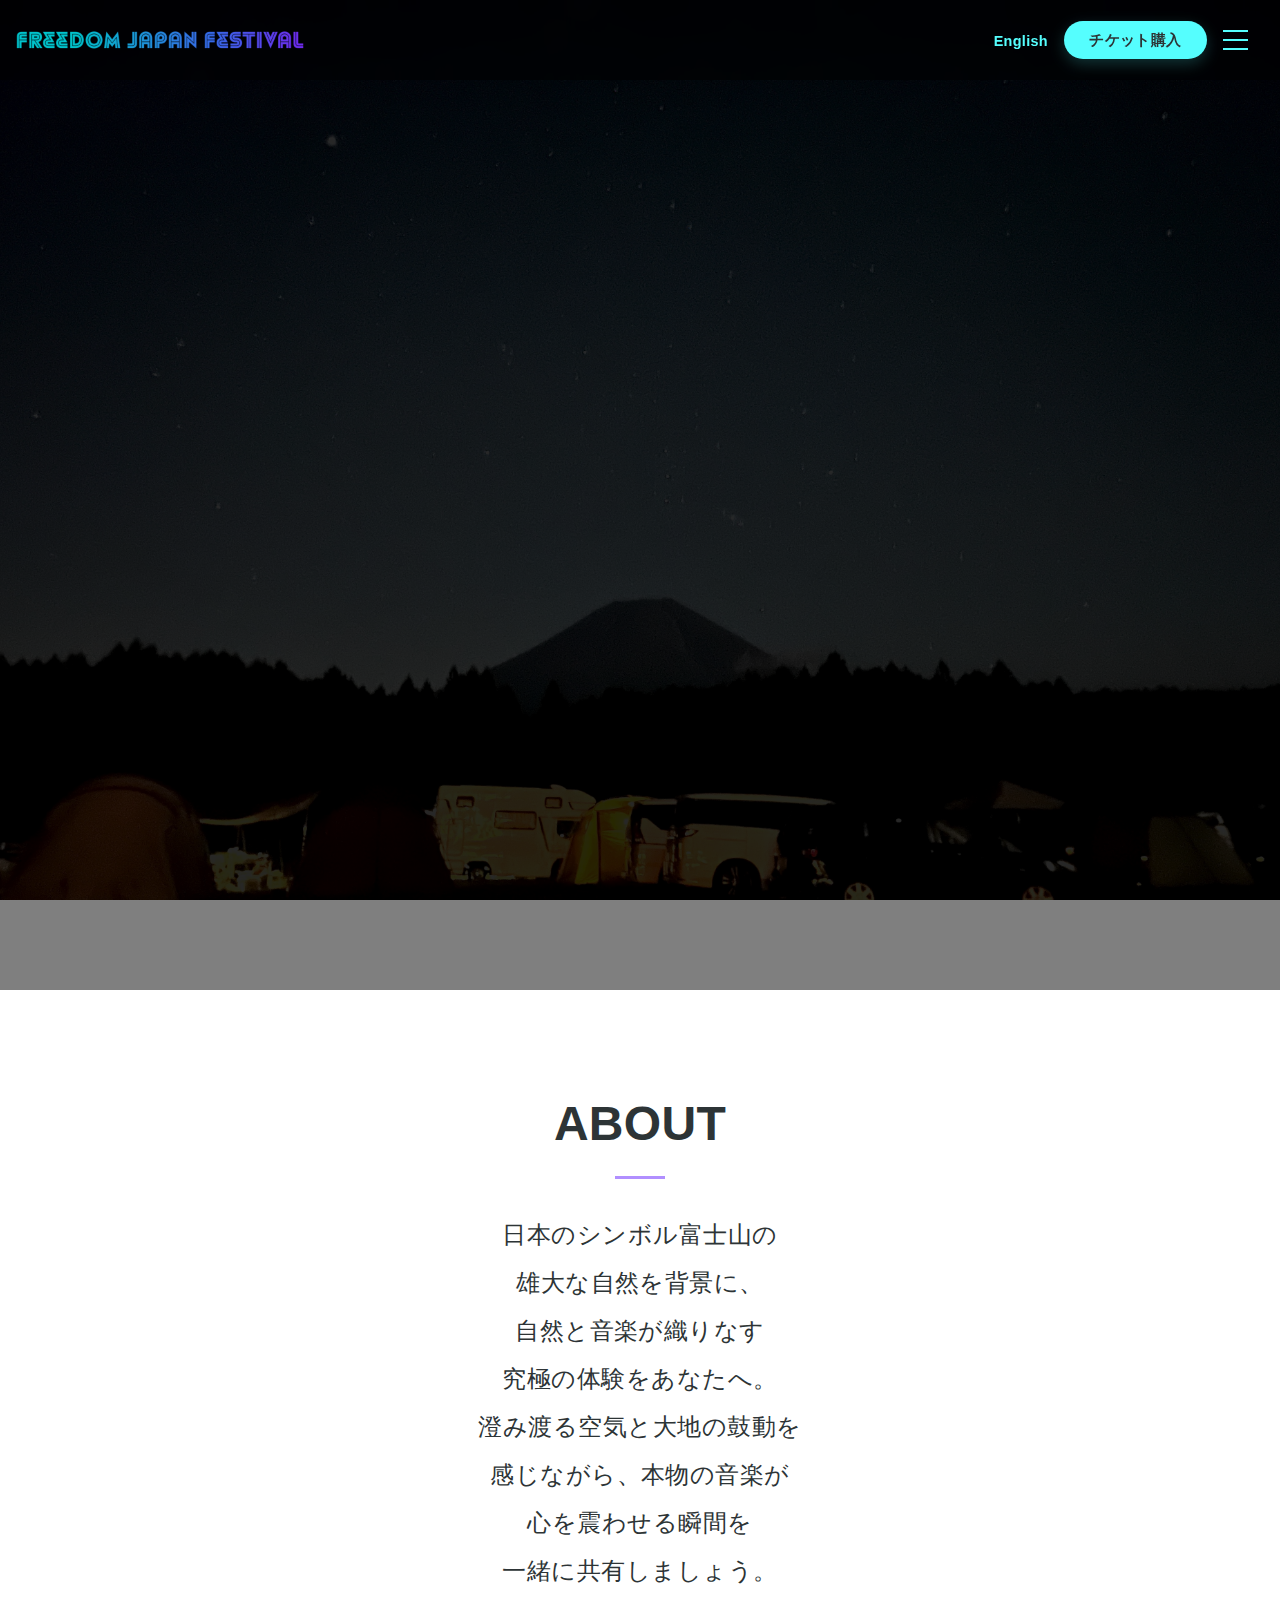
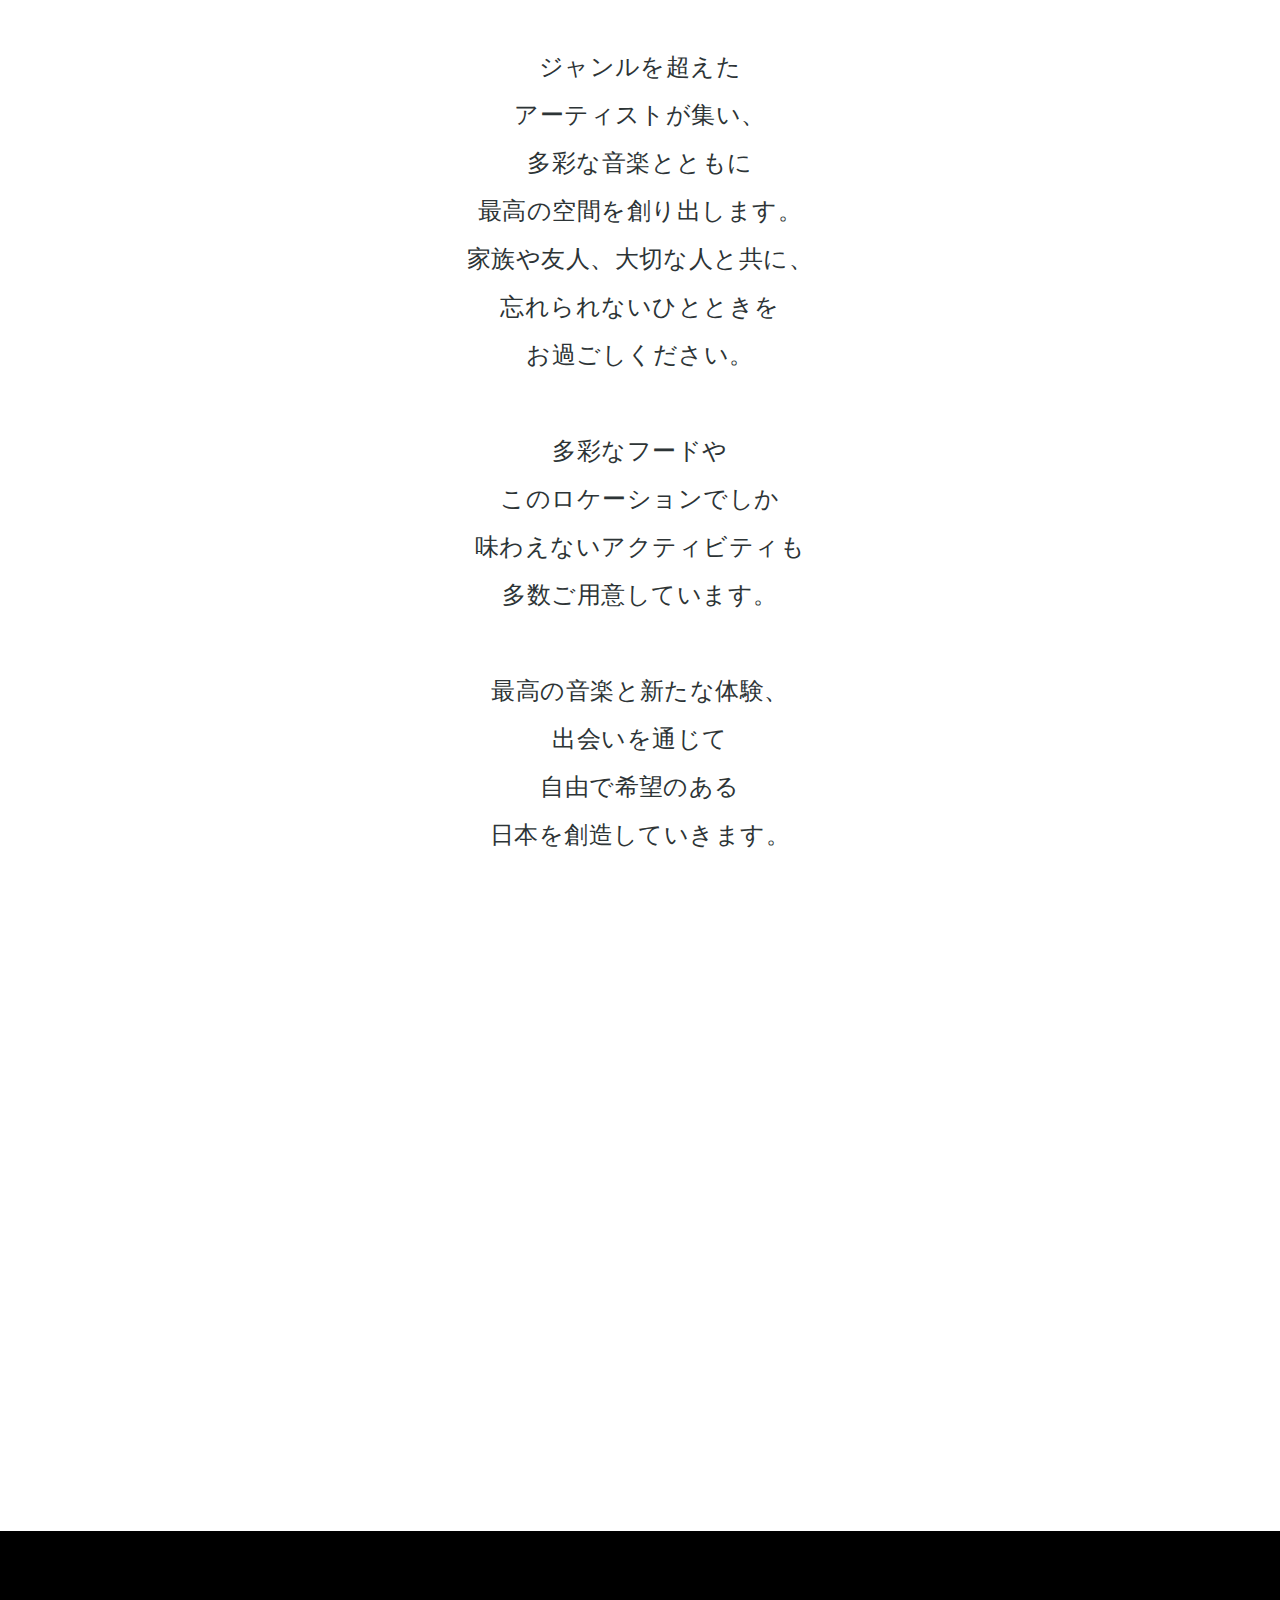
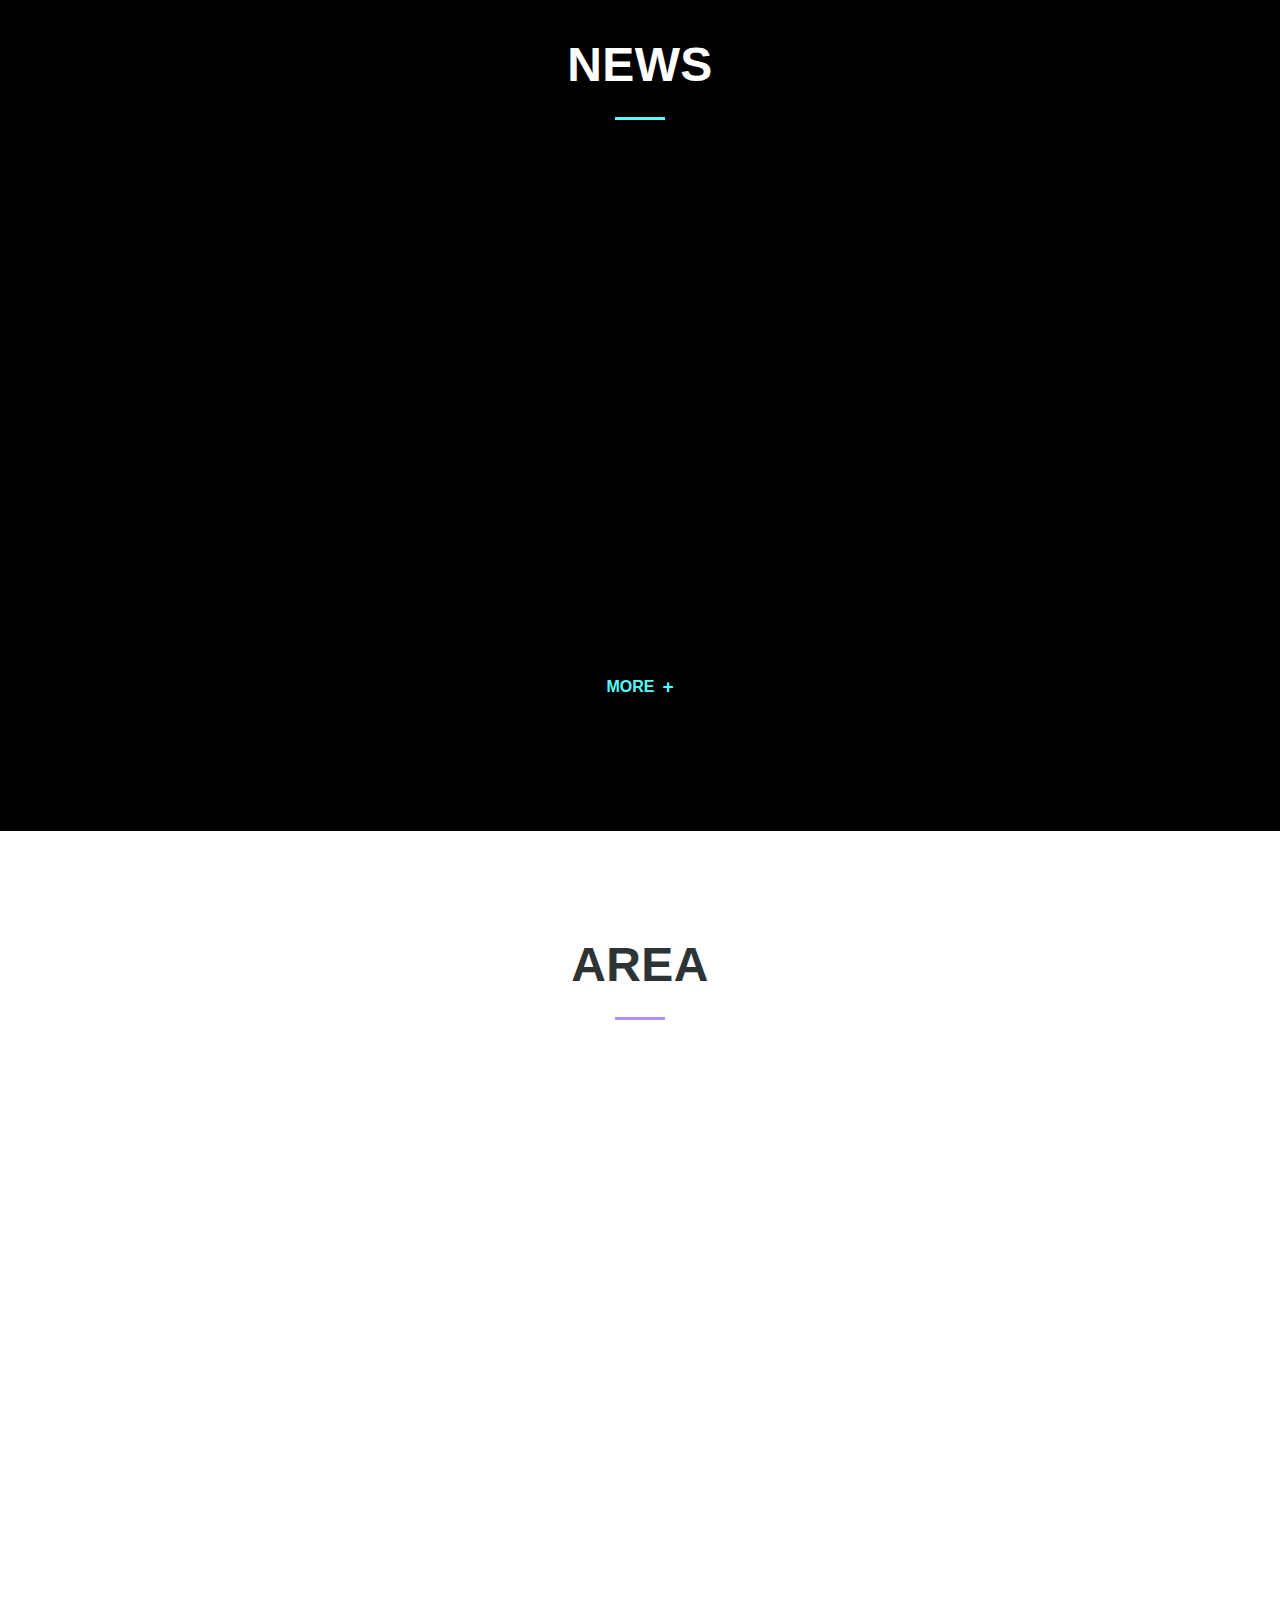
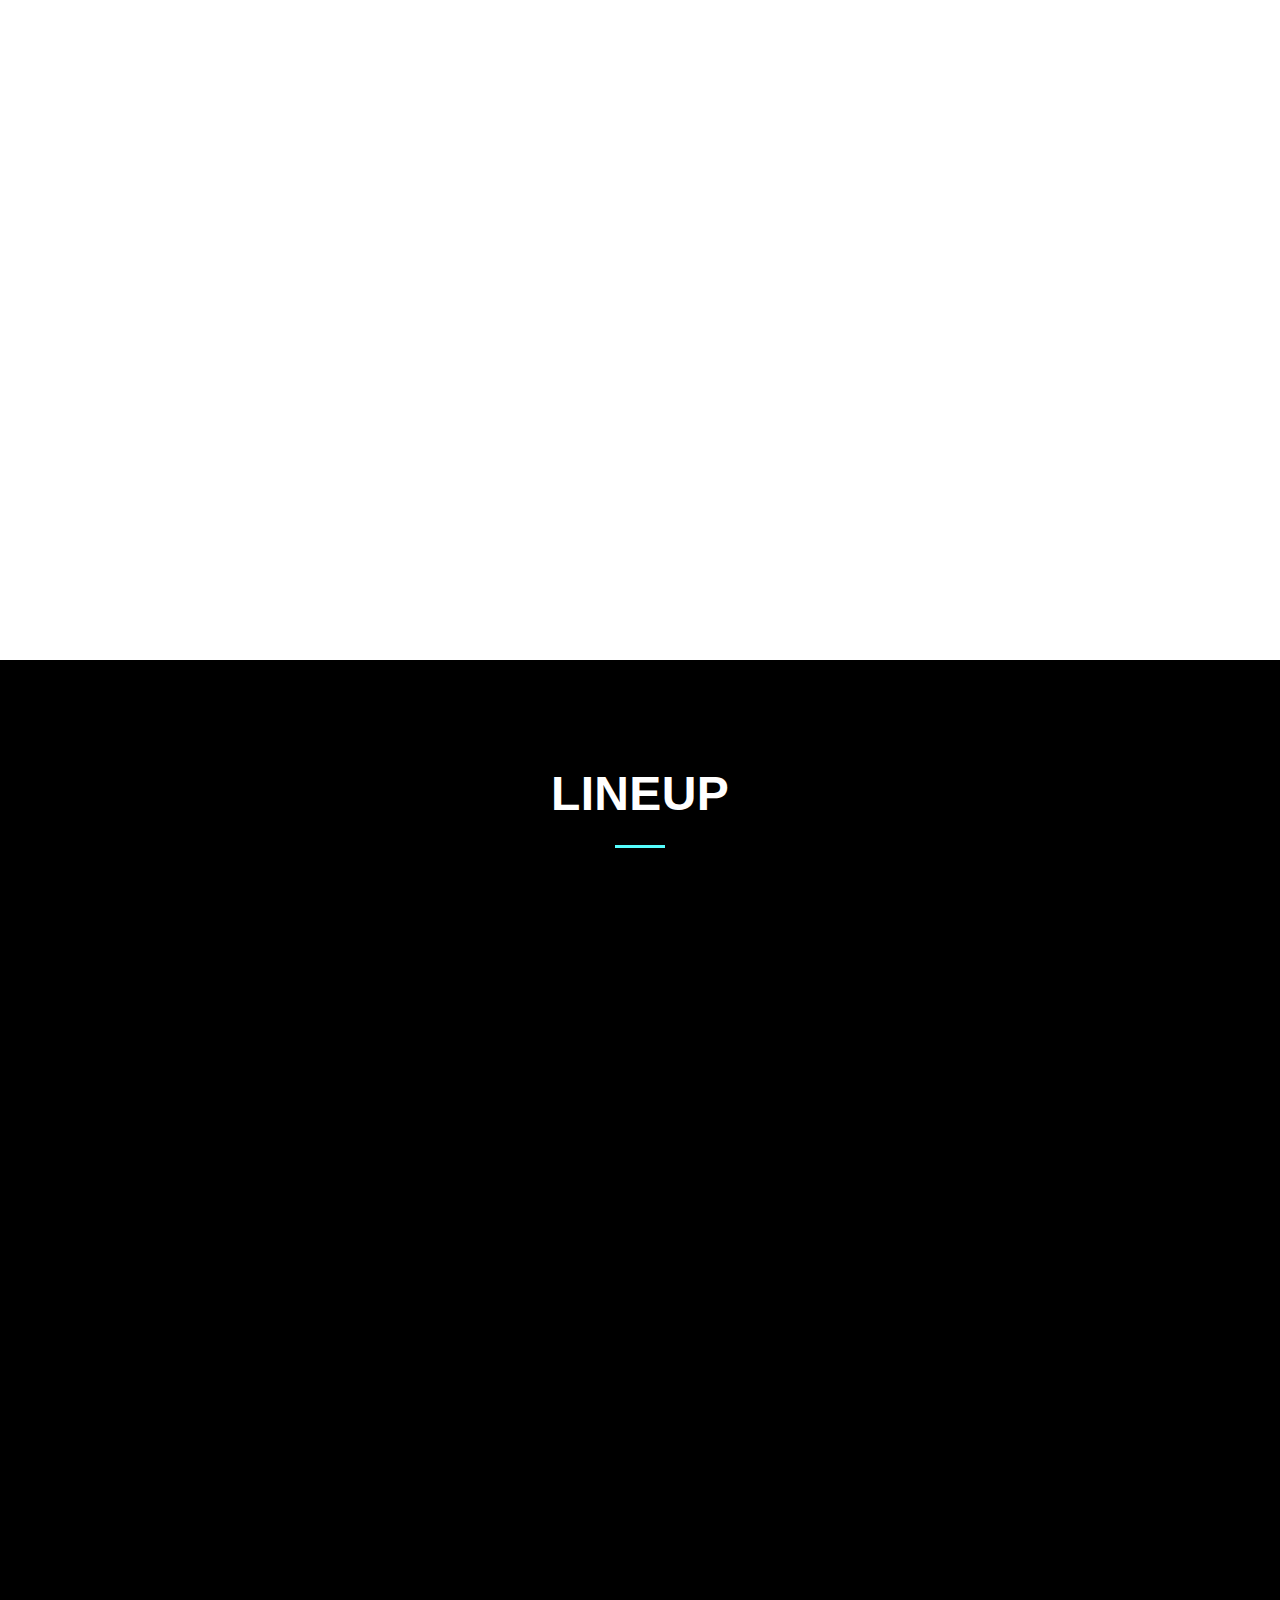
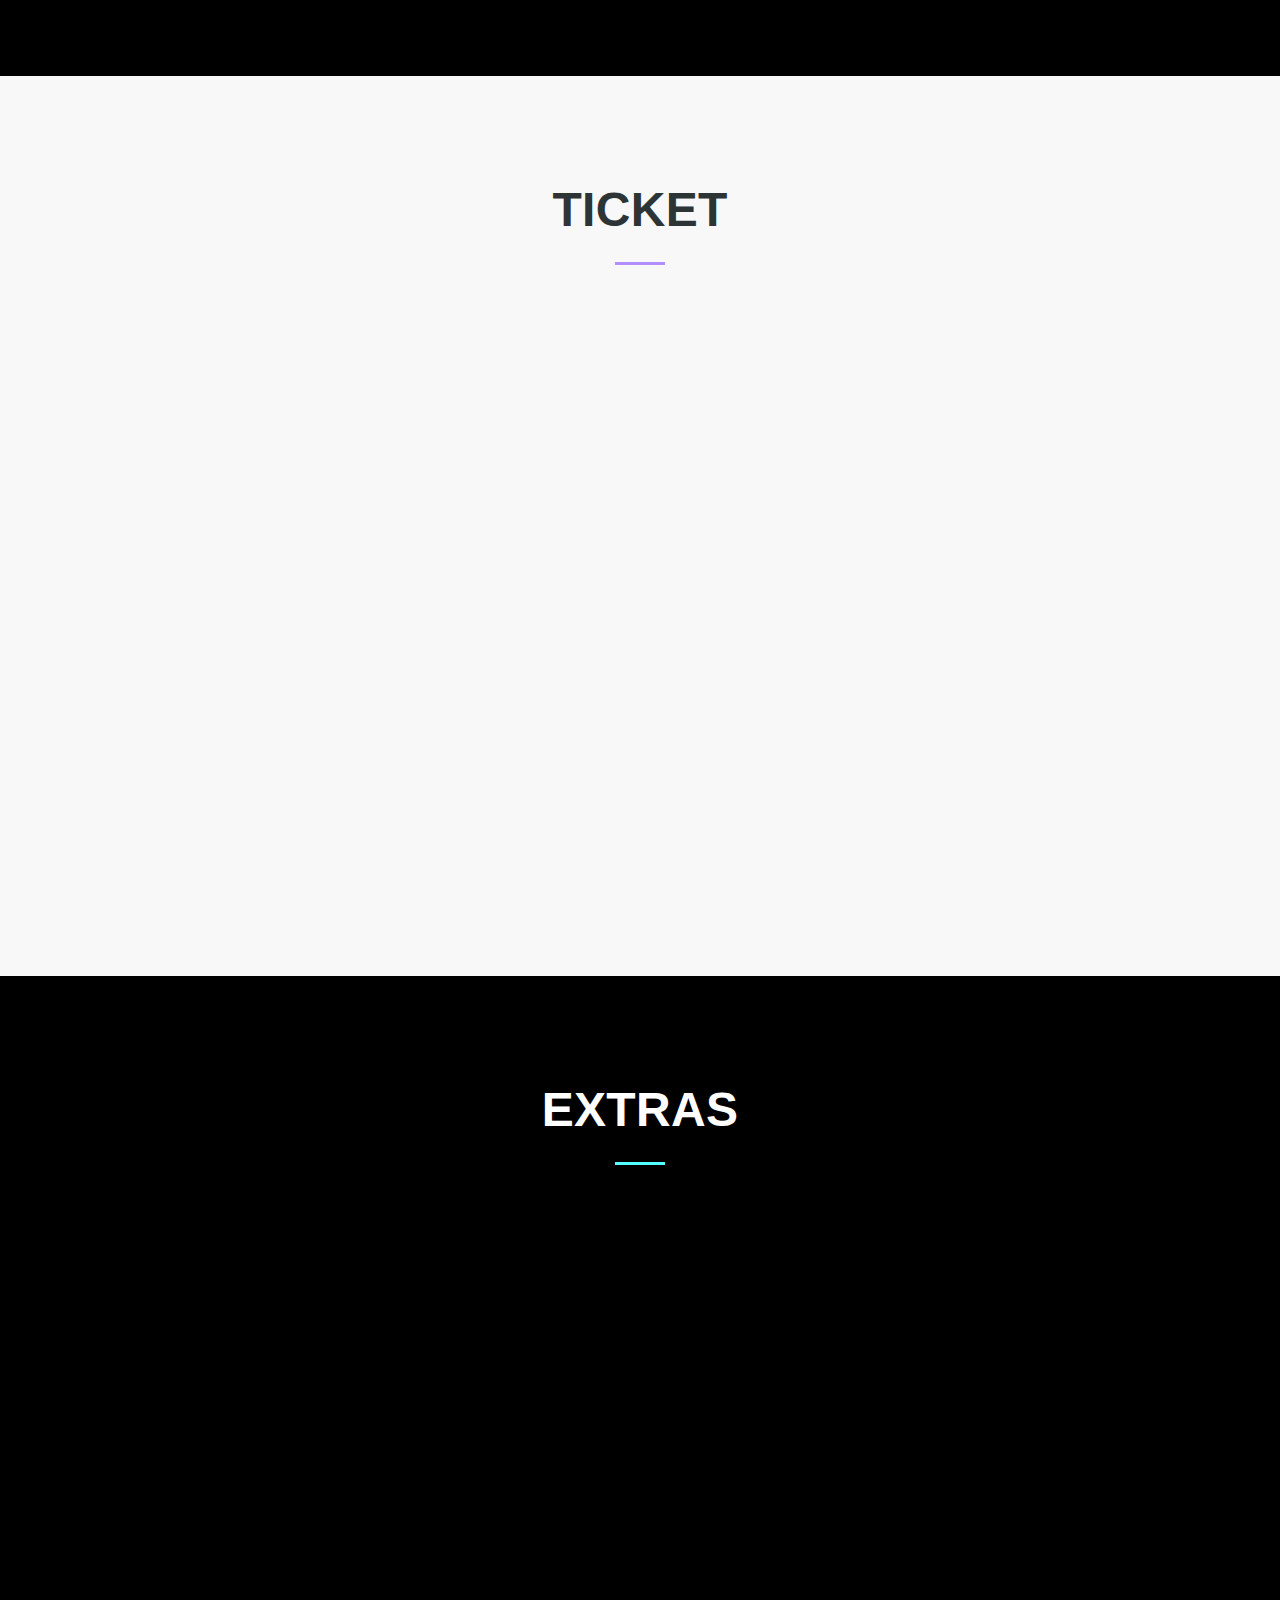
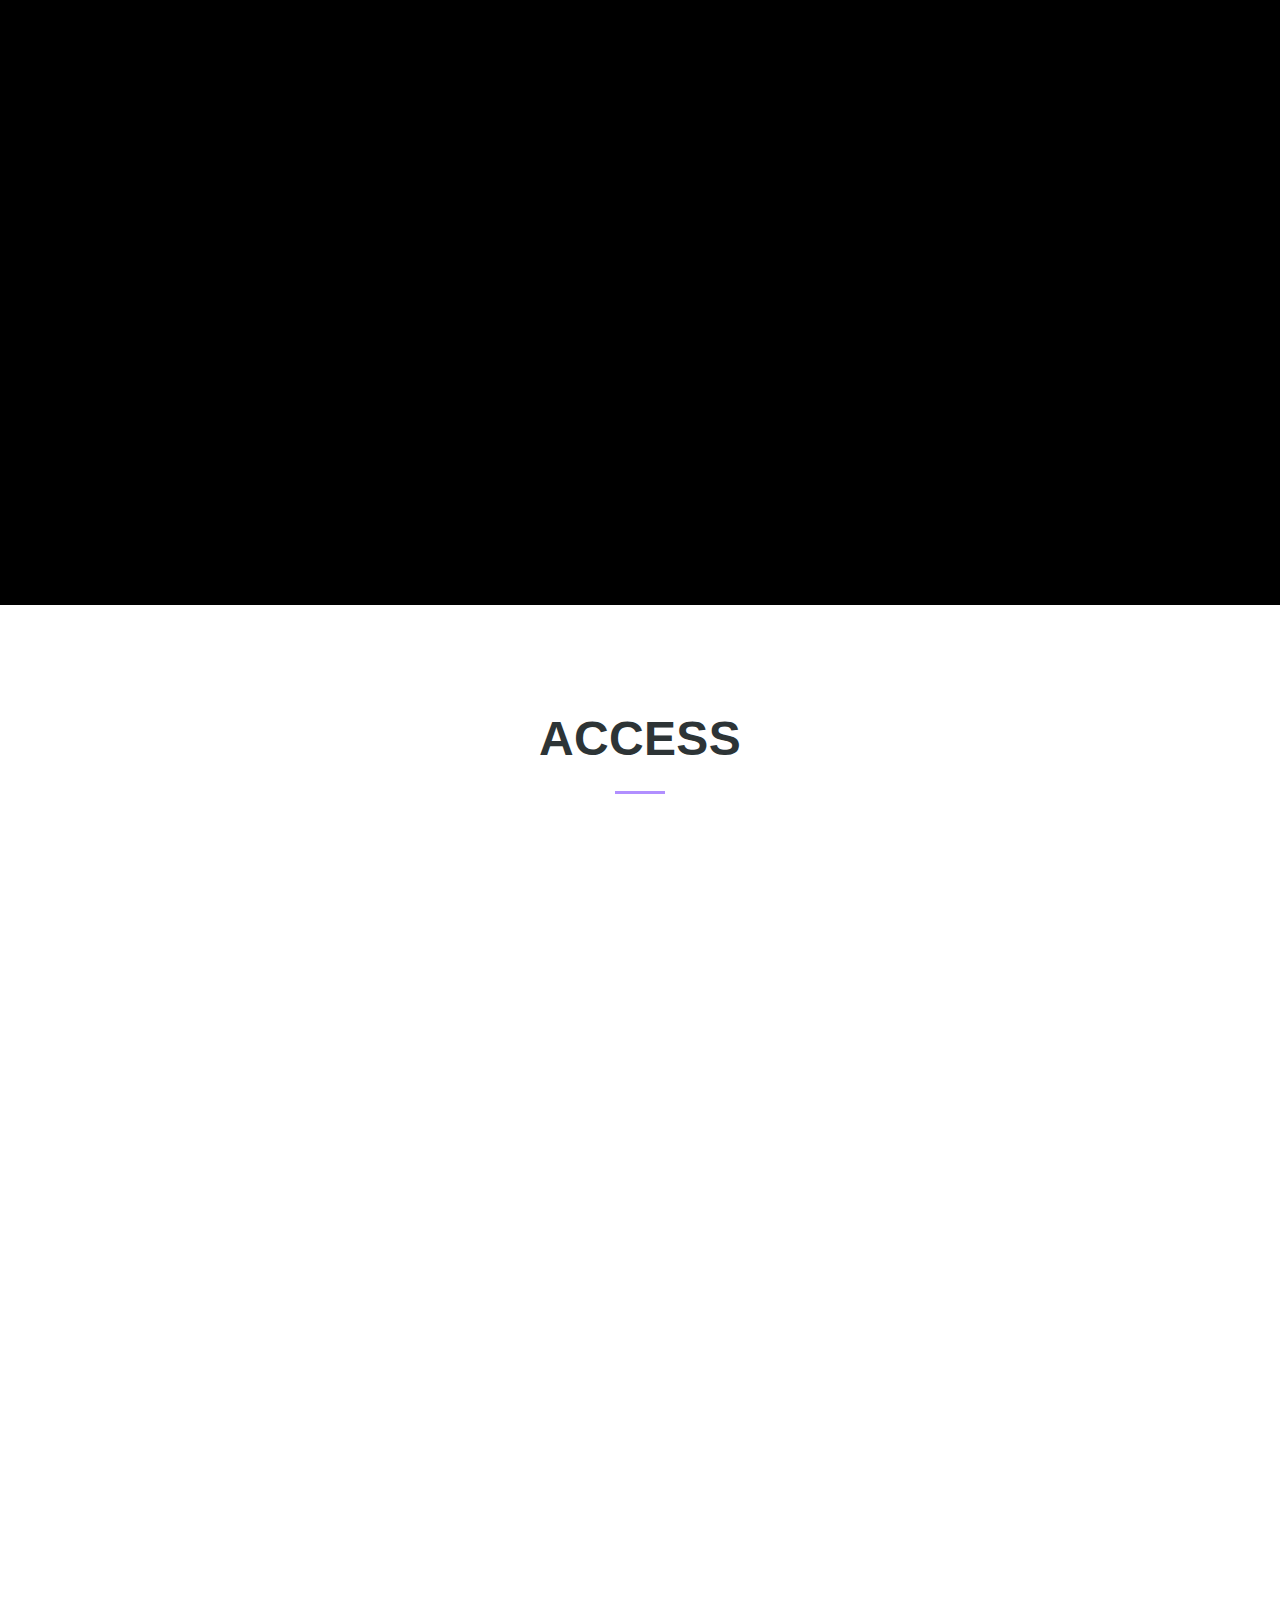
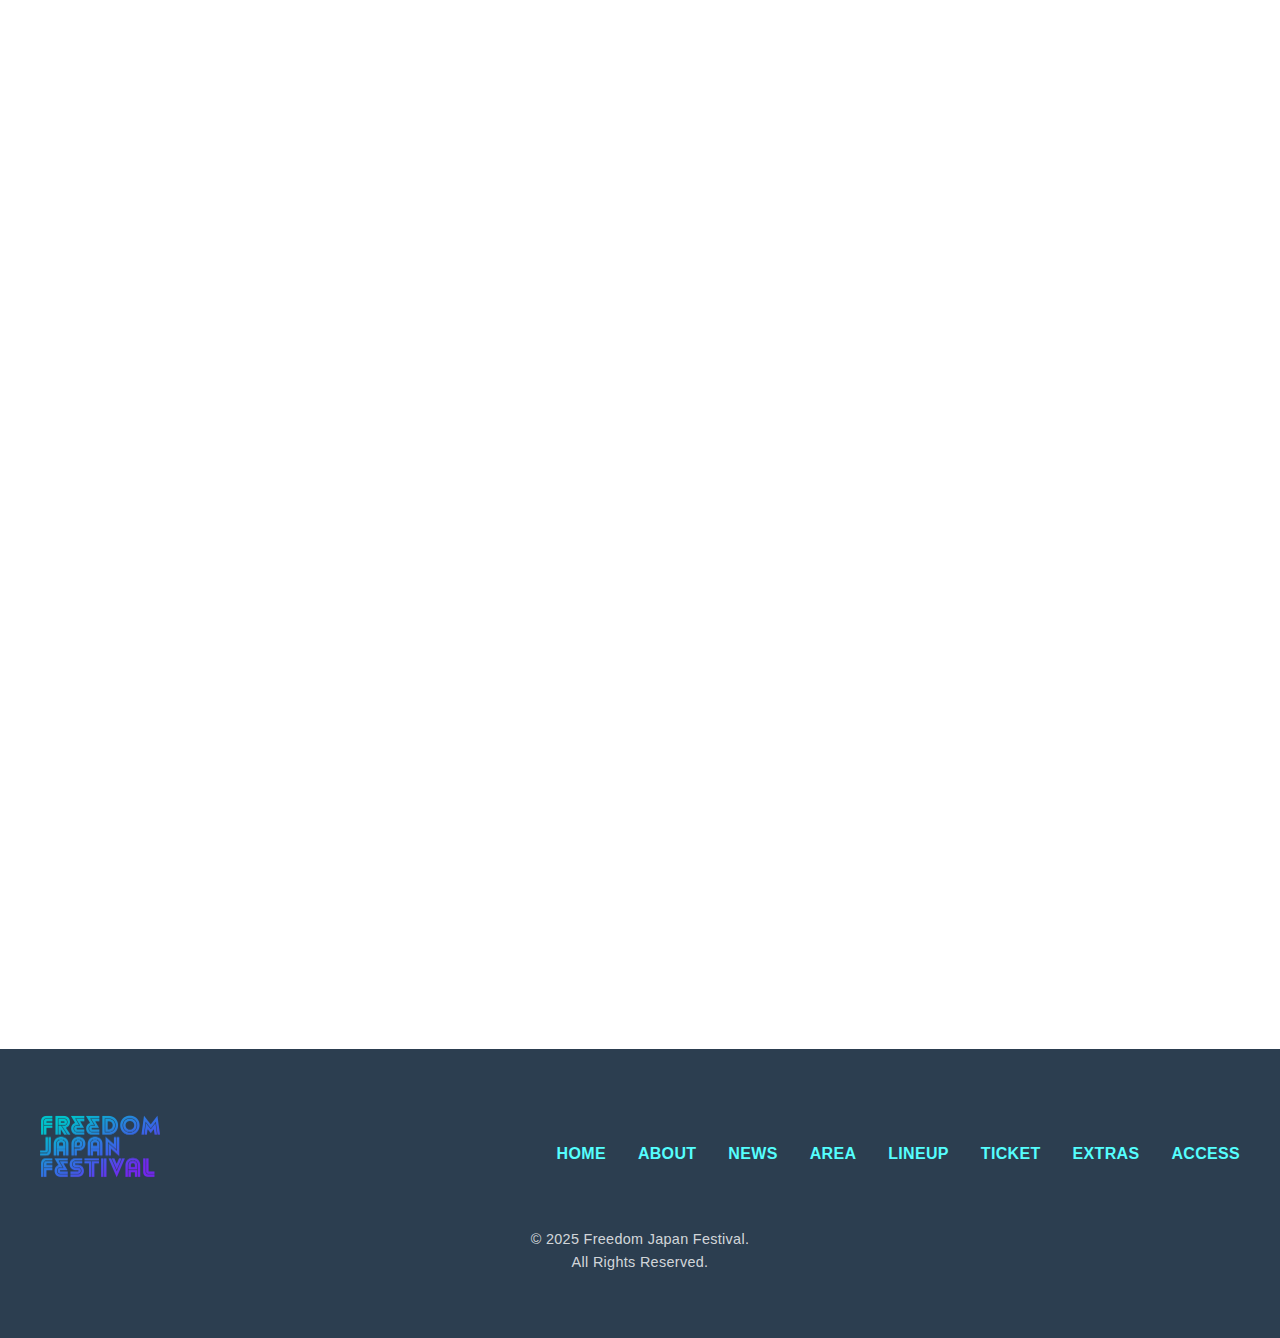
==== commit 0b496f45: "modify instagram link in news-text" ====
--- a/index.html
+++ b/index.html
@@ -124,7 +124,7 @@
                     <div class="news-item">
                         <div class="news-text">
                             <h3>2025.02.06 Instagramの公式アカウントフォローお願いします!!</h3>
-                            <p>Freedom Japan のInstagram公式アカウントをぜひフォローしてくださいね!!<br>最新情報をお届けします!! 　⬇︎⬇︎⬇︎<br>https://www.instagram.com/freedom_japan_festival?igsh=aHc5NGM2bWd4b21k&utm_source=qr</p>
+                            <p>Freedom Japan のInstagram公式アカウントをぜひフォローしてくださいね!!　最新情報をお届けします!!<br>　　　⬇︎⬇︎⬇︎<br><a href="https://www.instagram.com/freedom_japan_festival?igsh=aHc5NGM2bWd4b21k&utm_source=qr">インスタ公式アカウント</a></p>
                         </div>
                     </div>
                     <div class="news-item">
--- a/styles/main.css
+++ b/styles/main.css
@@ -293,7 +293,7 @@
     display: flex;
     gap: 1rem;
     position: relative;
-    margin-top: -10rem;
+    margin-top: -12rem;
     z-index: 2;
     opacity: 0;
     filter: blur(10px);
@@ -536,8 +536,8 @@
 
 .hero .date {
     font-size: 2rem;
-    margin-top: -6rem;
-    margin-bottom: 0.5rem;
+    margin-top: -5.5rem;
+    margin-bottom: -0.5rem;
     font-weight: bold;
     color: var(--primary-color);
 }
@@ -702,6 +702,8 @@
     display: flex;
     flex-direction: column;
     justify-content: flex-start;
+    width: 100%;
+    box-sizing: border-box;
 }
 
 /* スクロールバーのスタイリング（オプション） */
@@ -743,6 +745,8 @@
     overflow-y: auto;
     mask-image: linear-gradient(to bottom, black calc(100% - 1.5rem), transparent 100%);
     -webkit-mask-image: linear-gradient(to bottom, black calc(100% - 1.5rem), transparent 100%);
+    word-break: break-word;
+    white-space: normal;
 }
 
 .news-text h3 {
@@ -785,6 +789,7 @@
     gap: 0.5rem;
     padding: 0.5rem;
     transition: opacity 0.3s;
+    font-size: 1rem;
 }
 
 .news-more-btn:hover {
@@ -1724,8 +1729,10 @@
         gap: 0;
     }
 
+    /* チケットボタン */
     .hero-buttons {
-        right: calc(0.5rem + 32px);
+        flex-direction: column;
+        align-items: center;
     }
 
     .btn-primary {
@@ -1797,11 +1804,6 @@
 
     .hero .location {
         font-size: 1rem;
-    }
-    
-    .hero-buttons {
-        flex-direction: column;
-        align-items: center;
     }
 
     .nav ul {
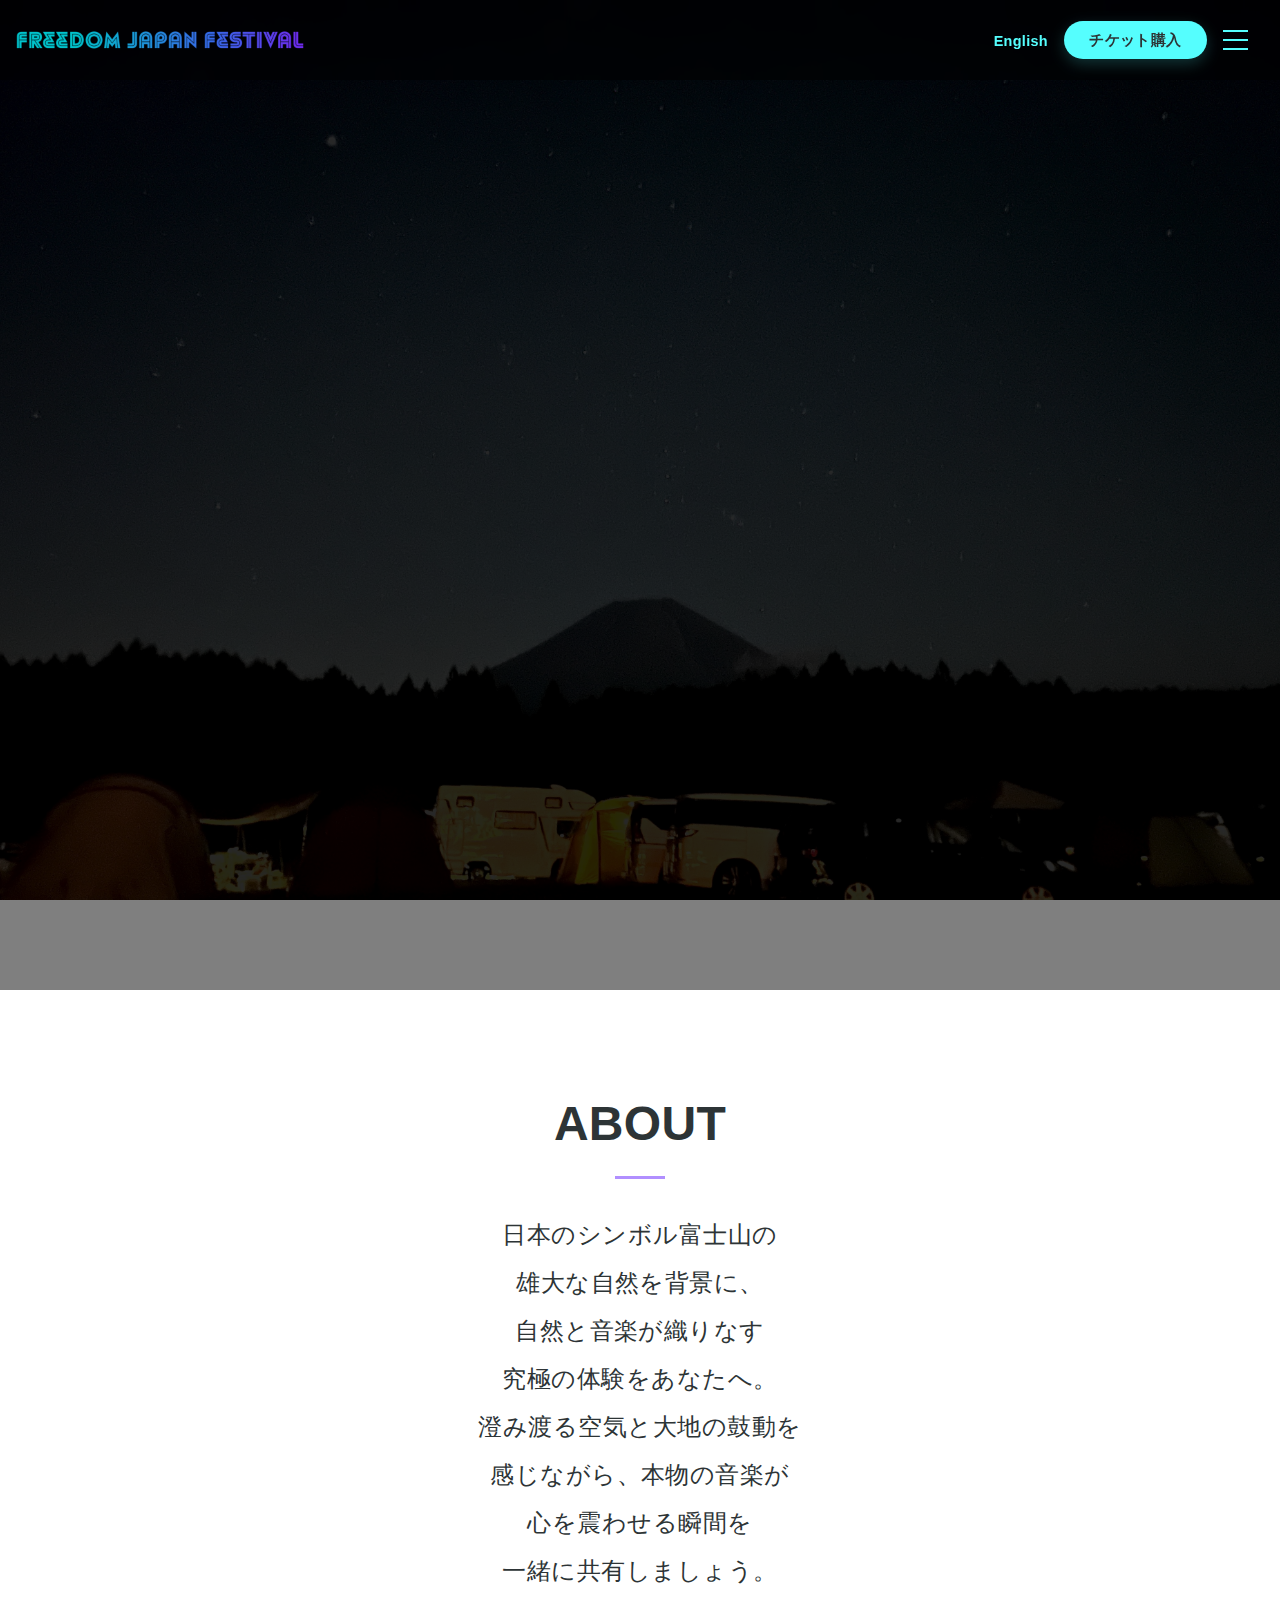
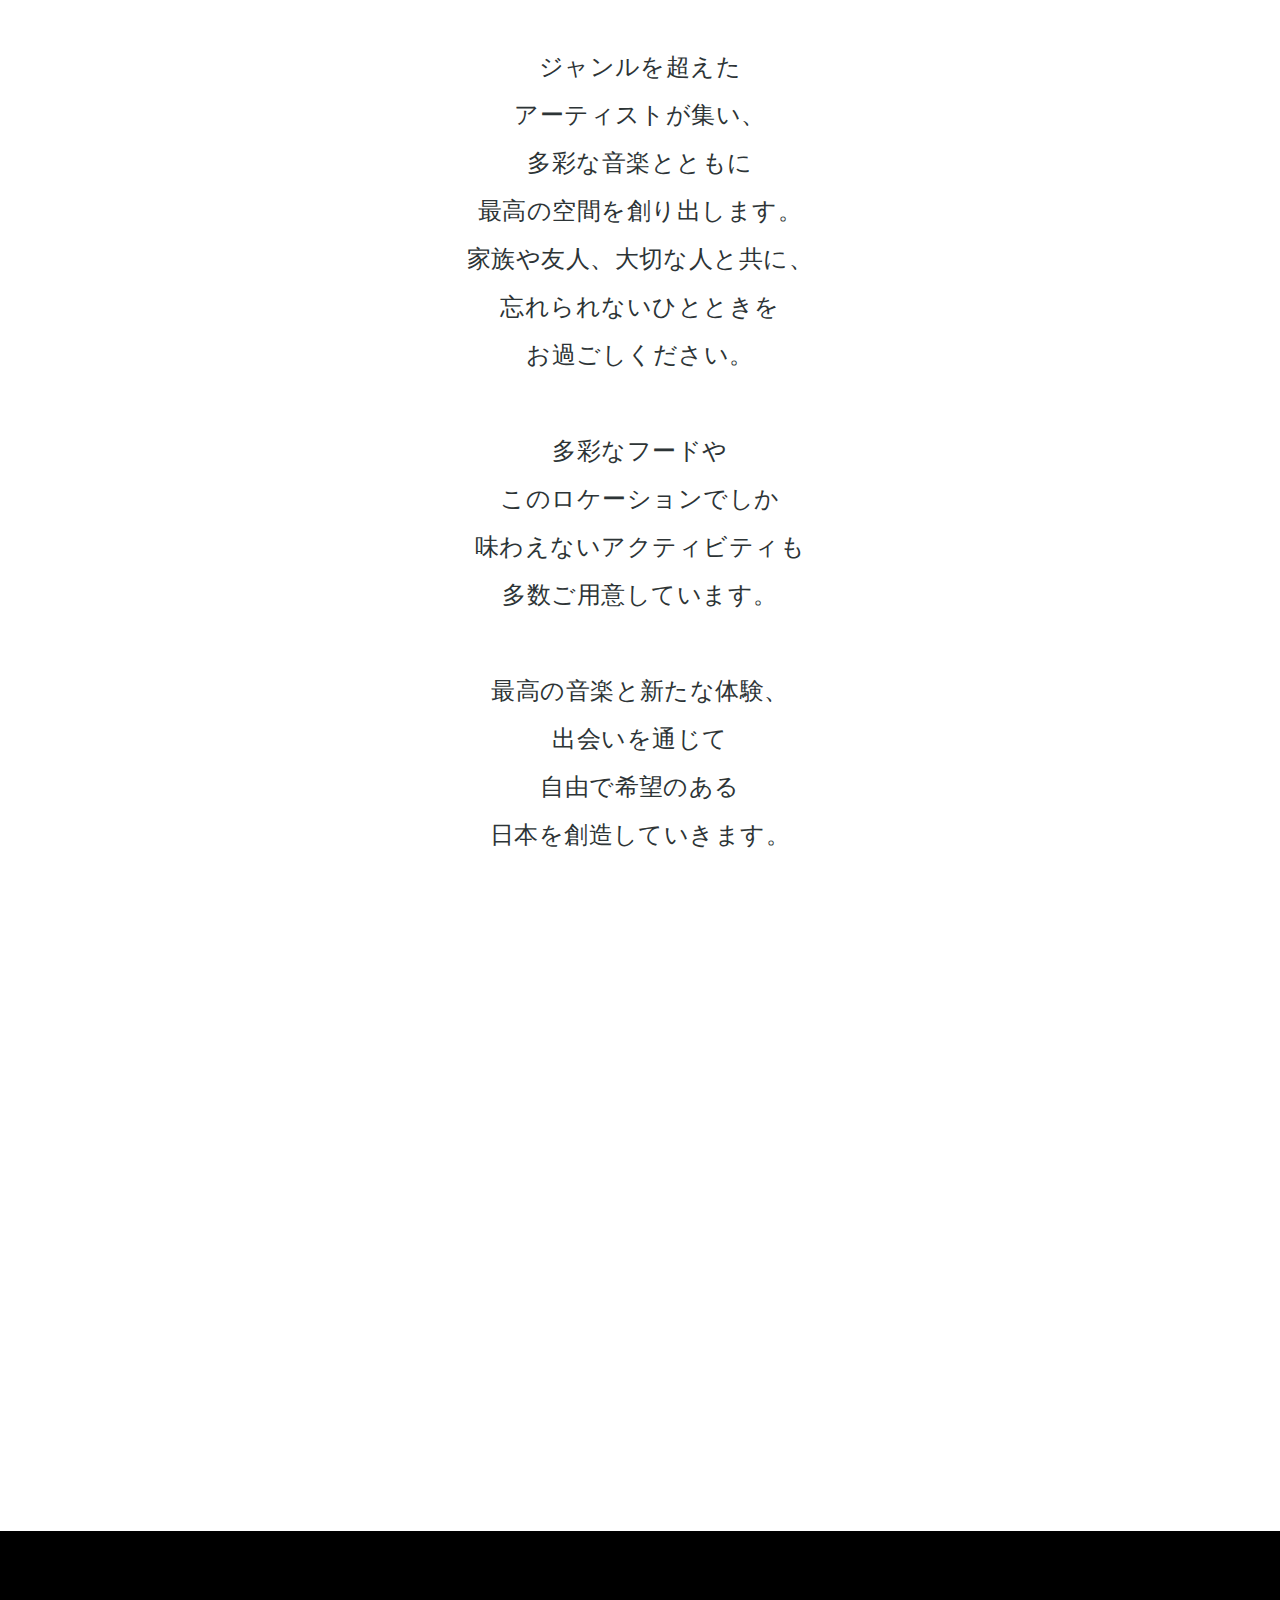
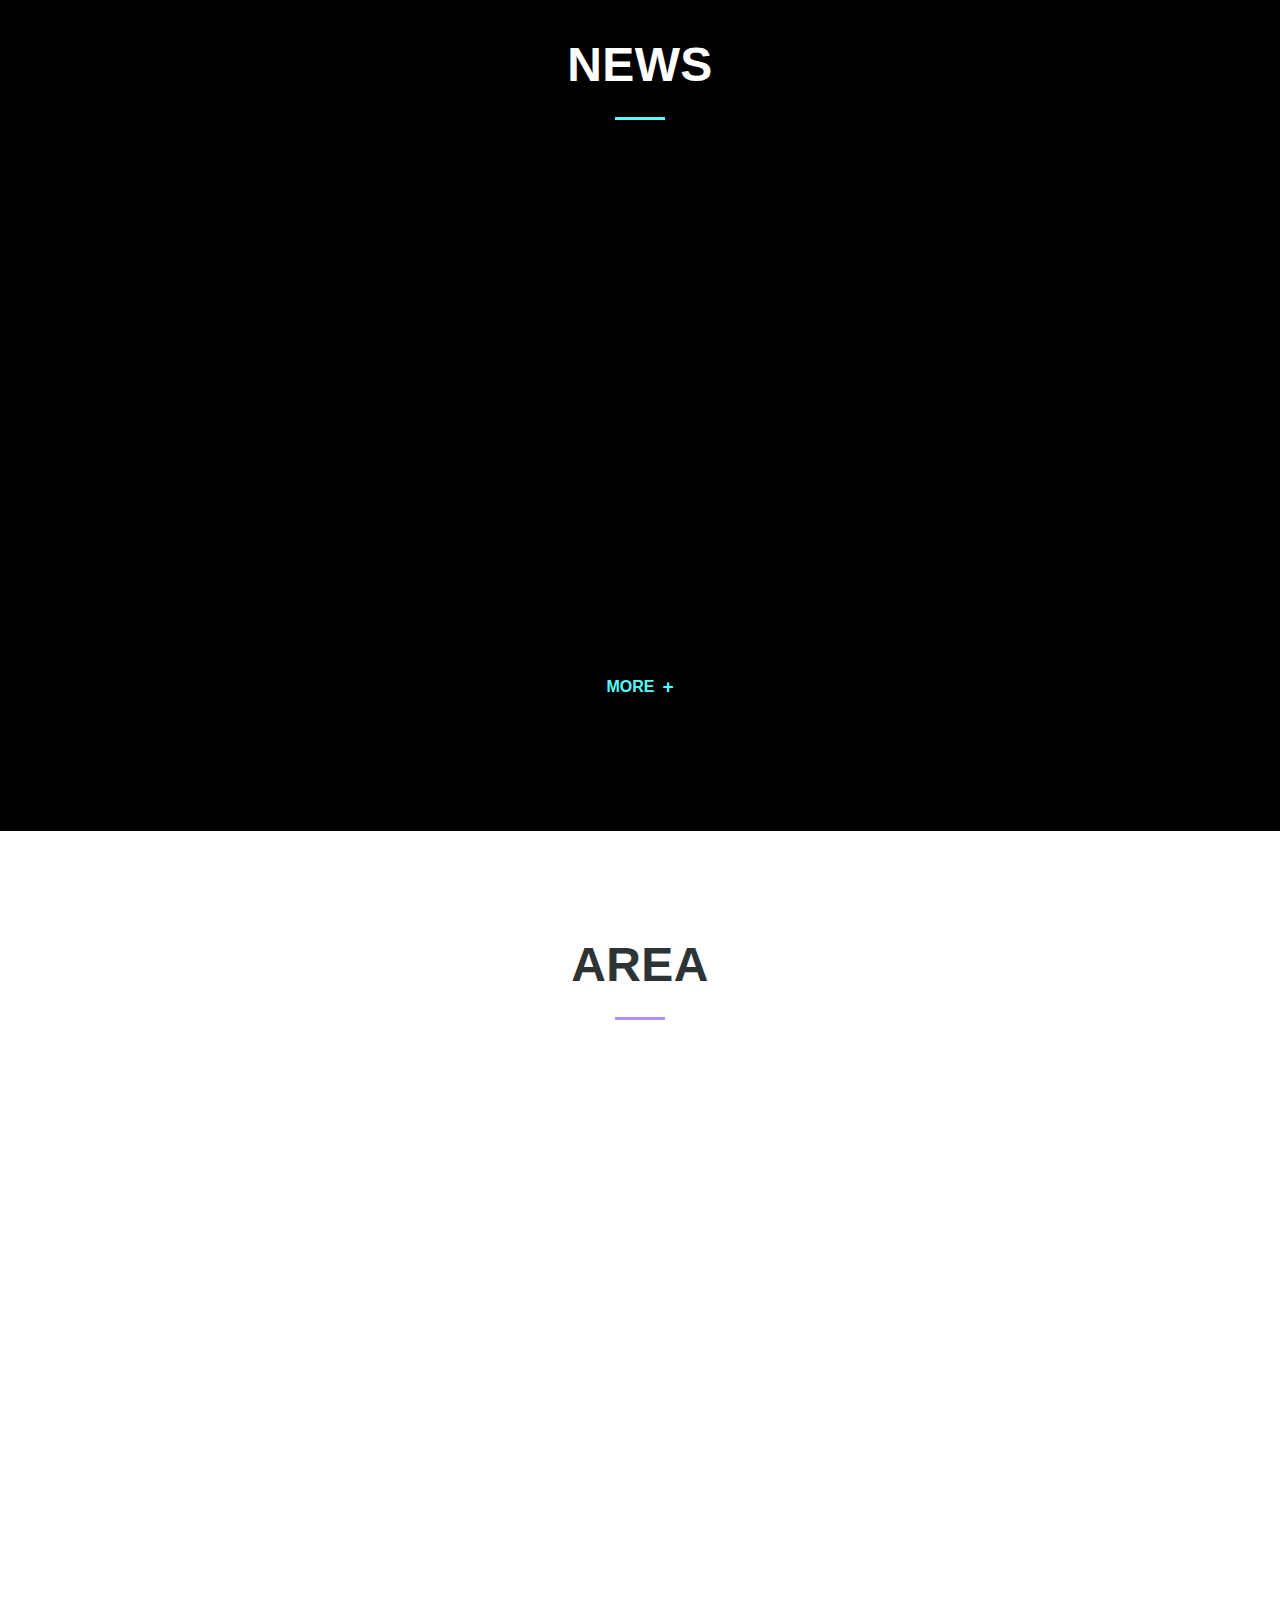
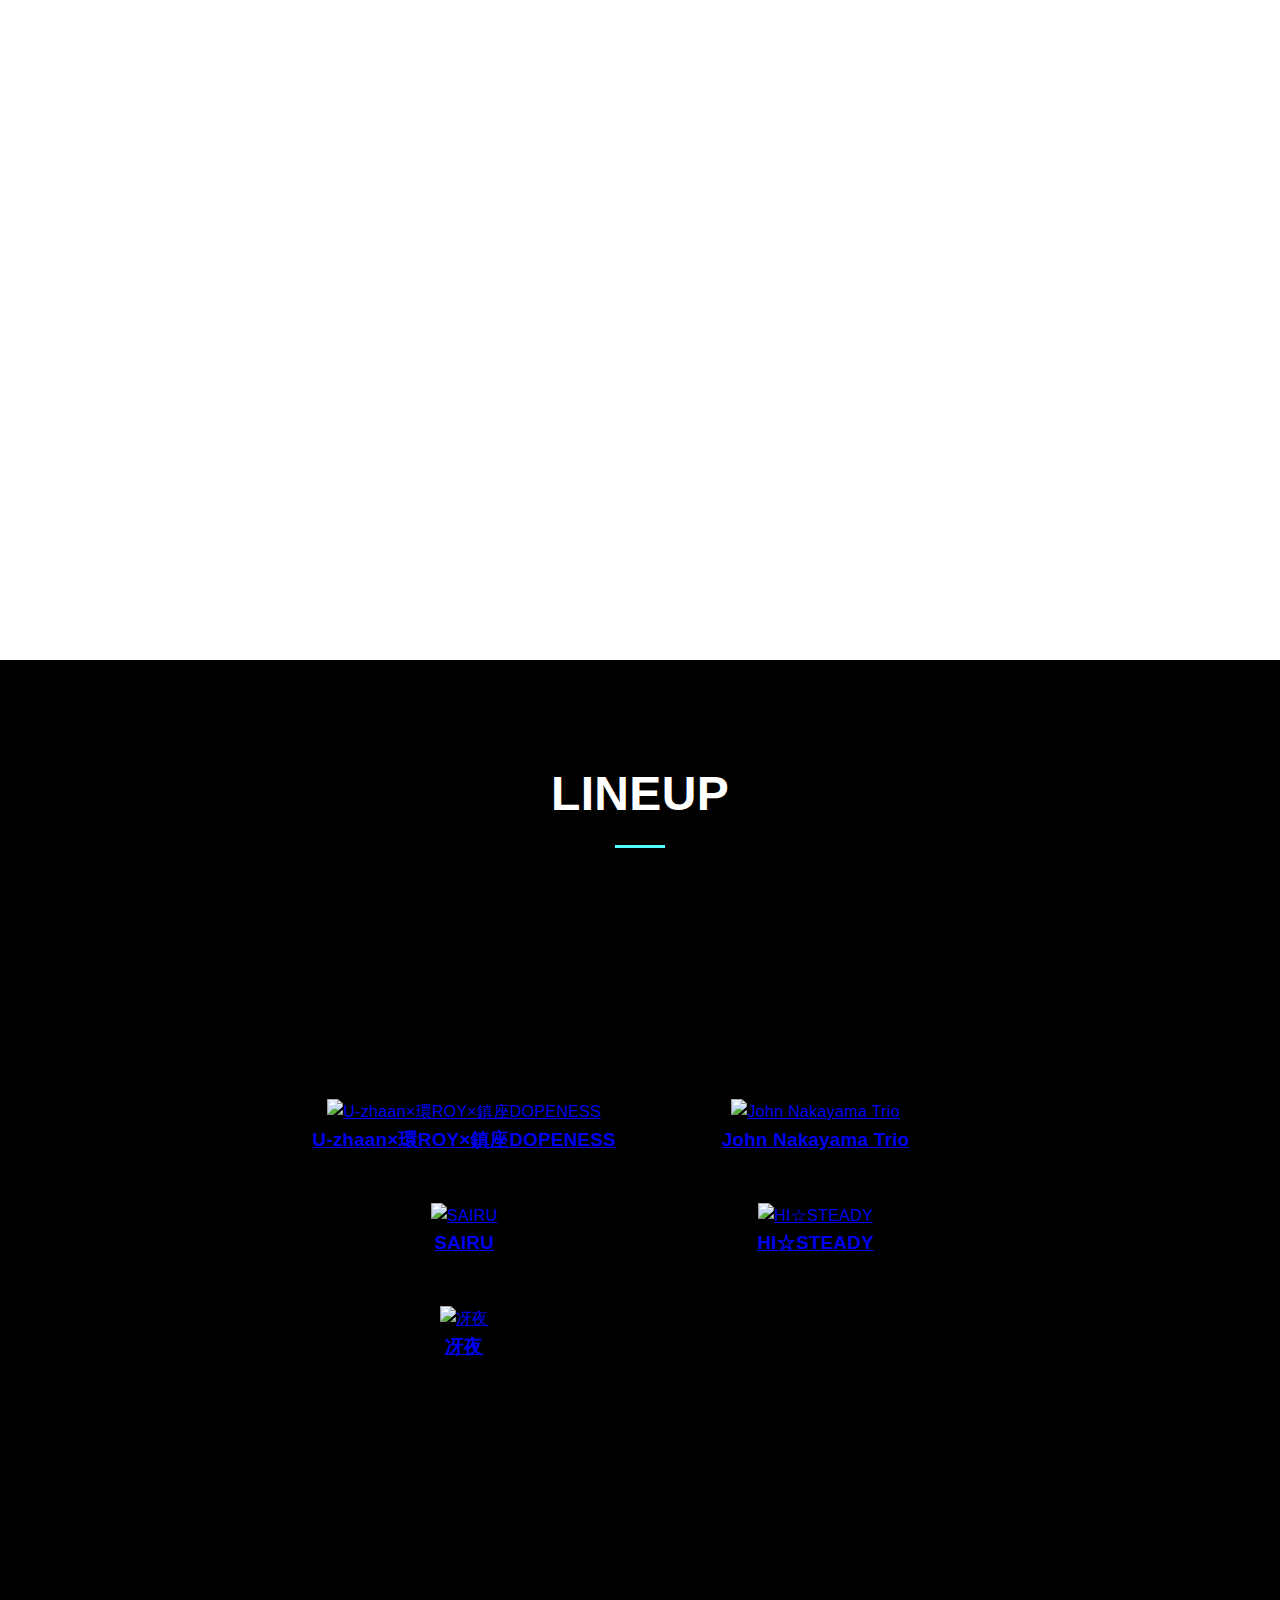
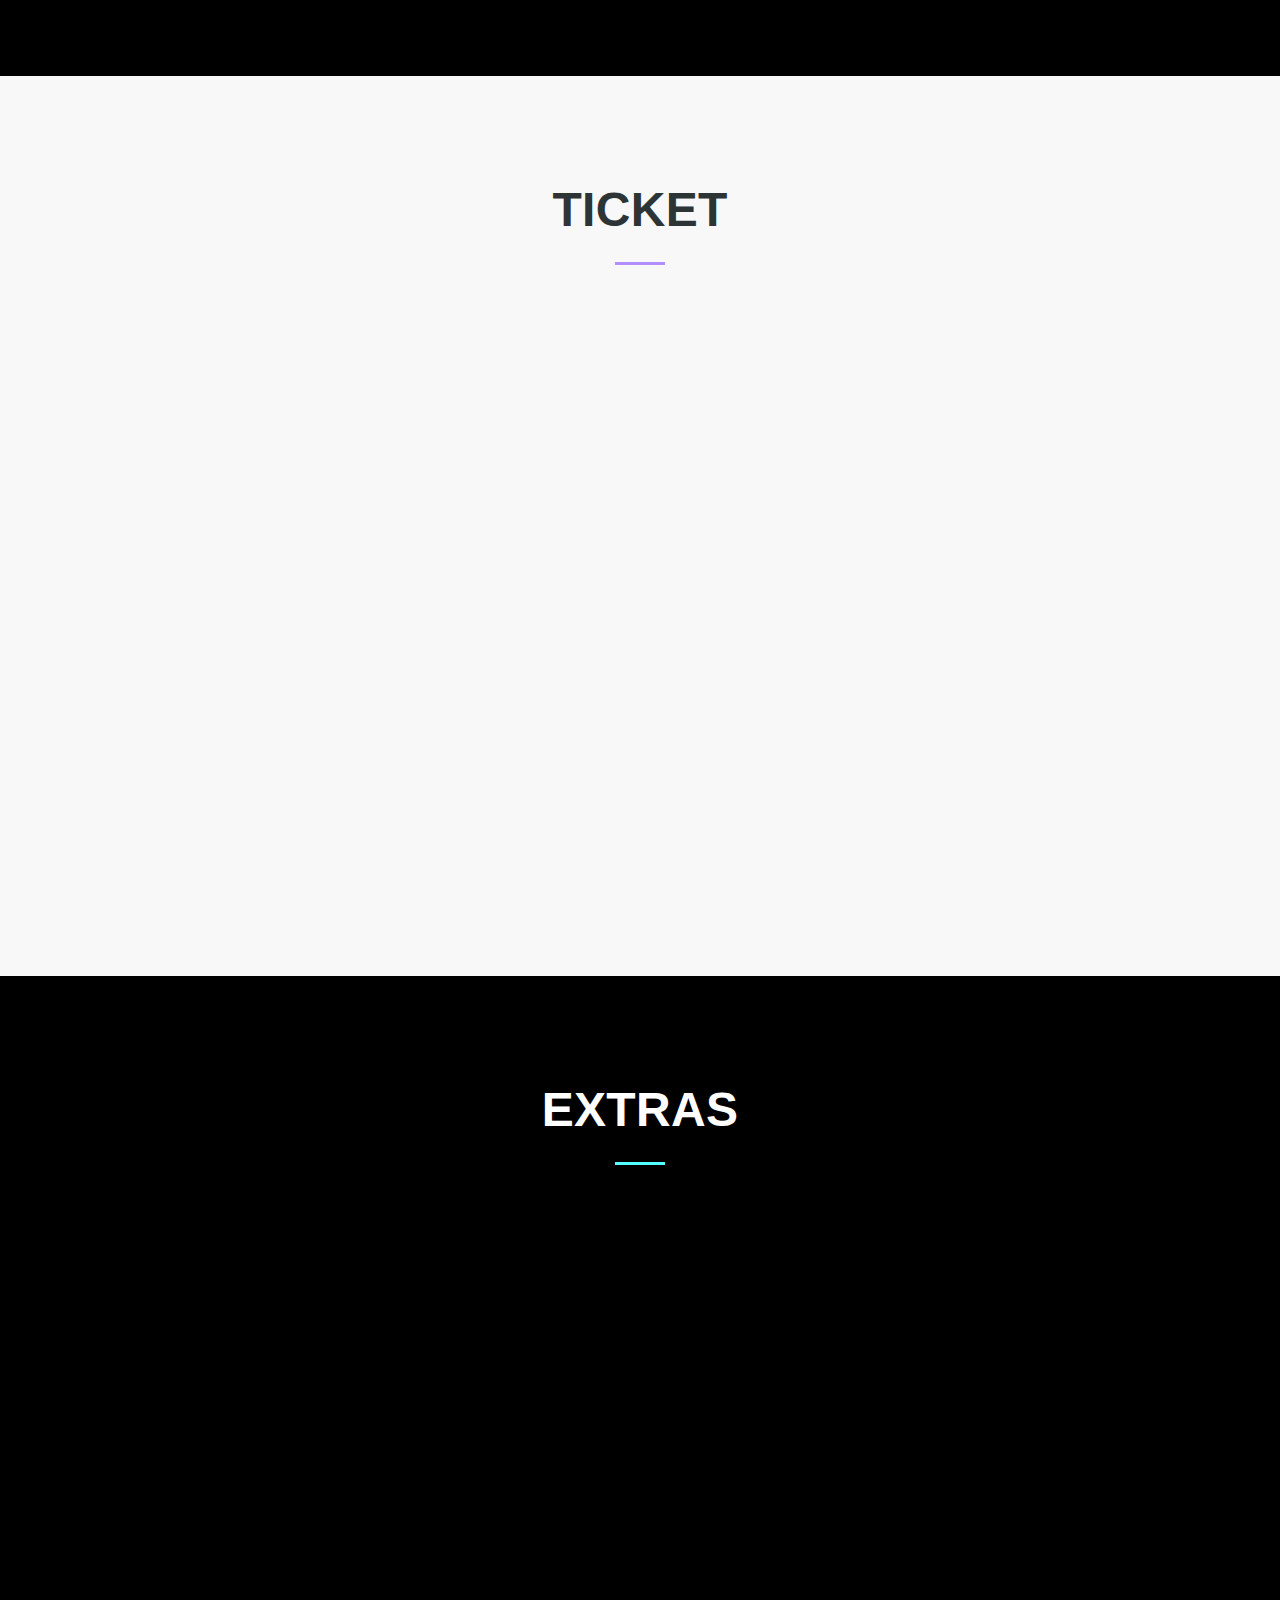
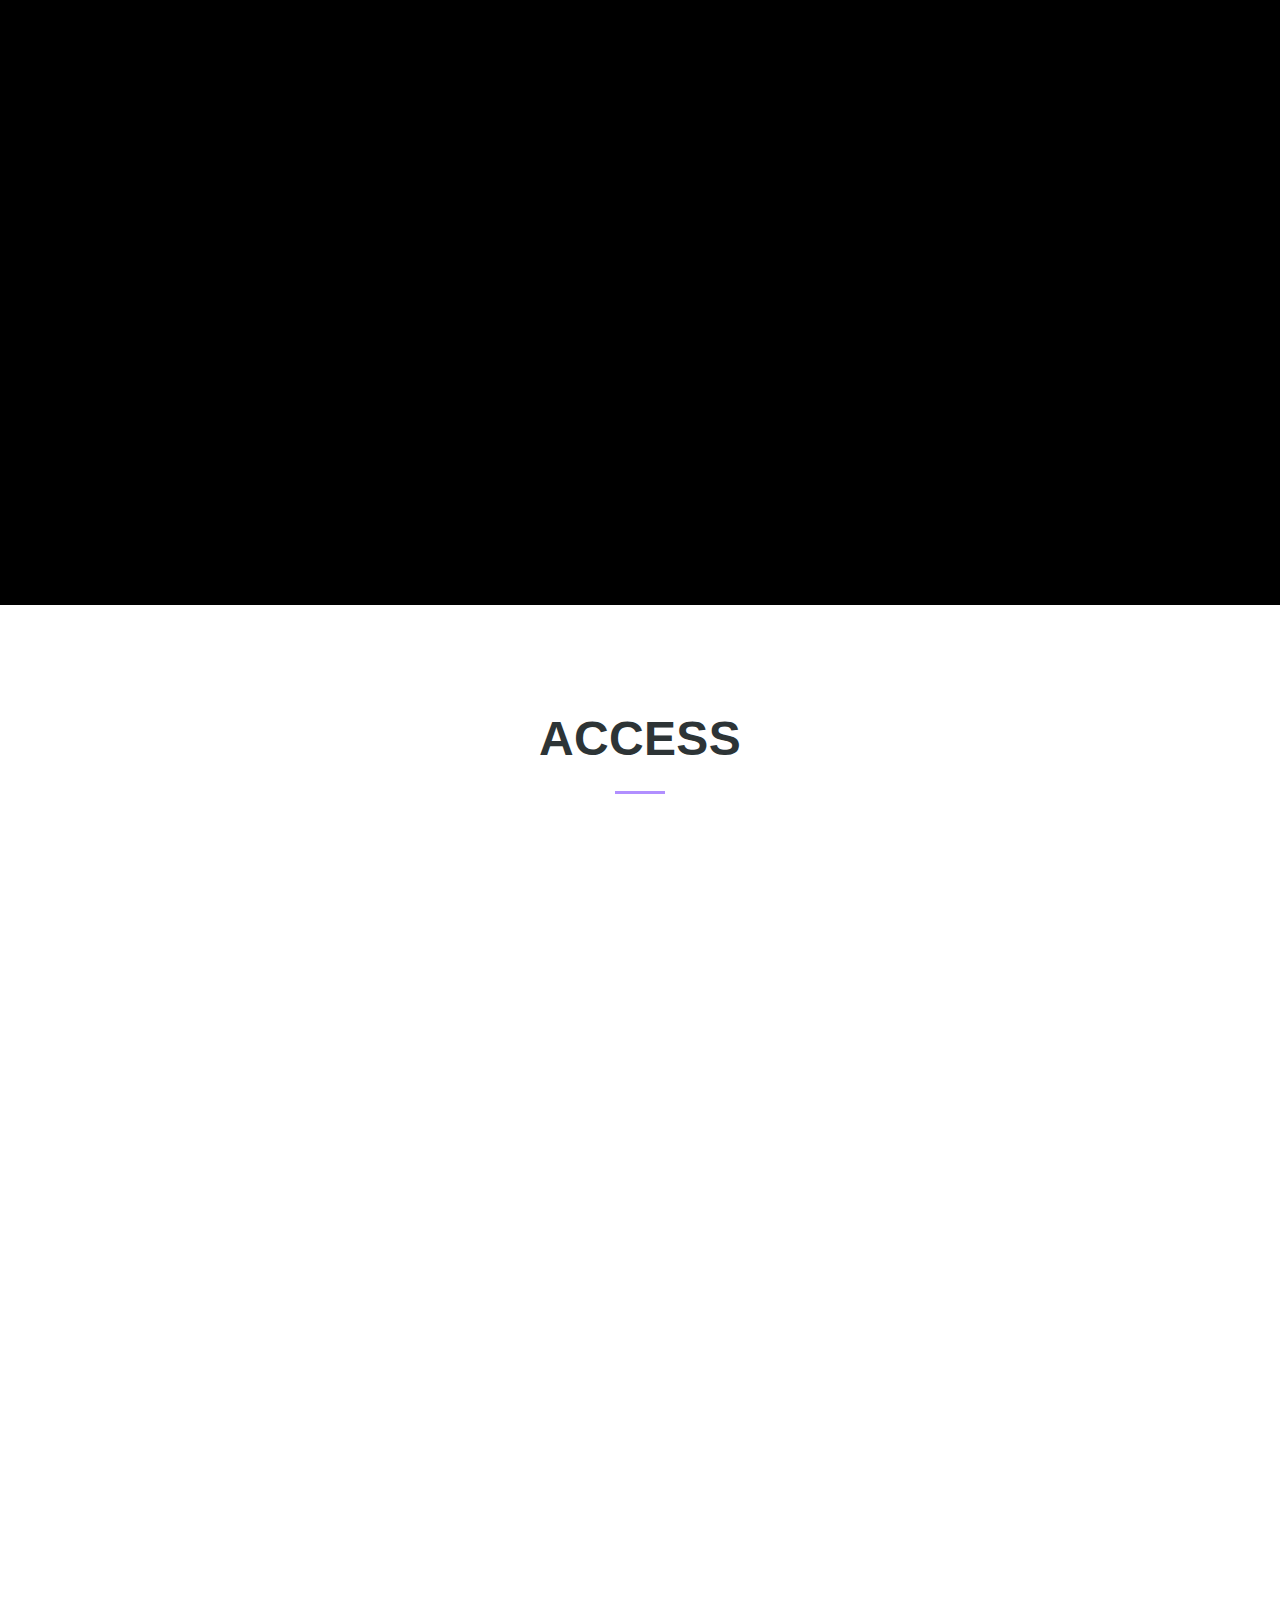
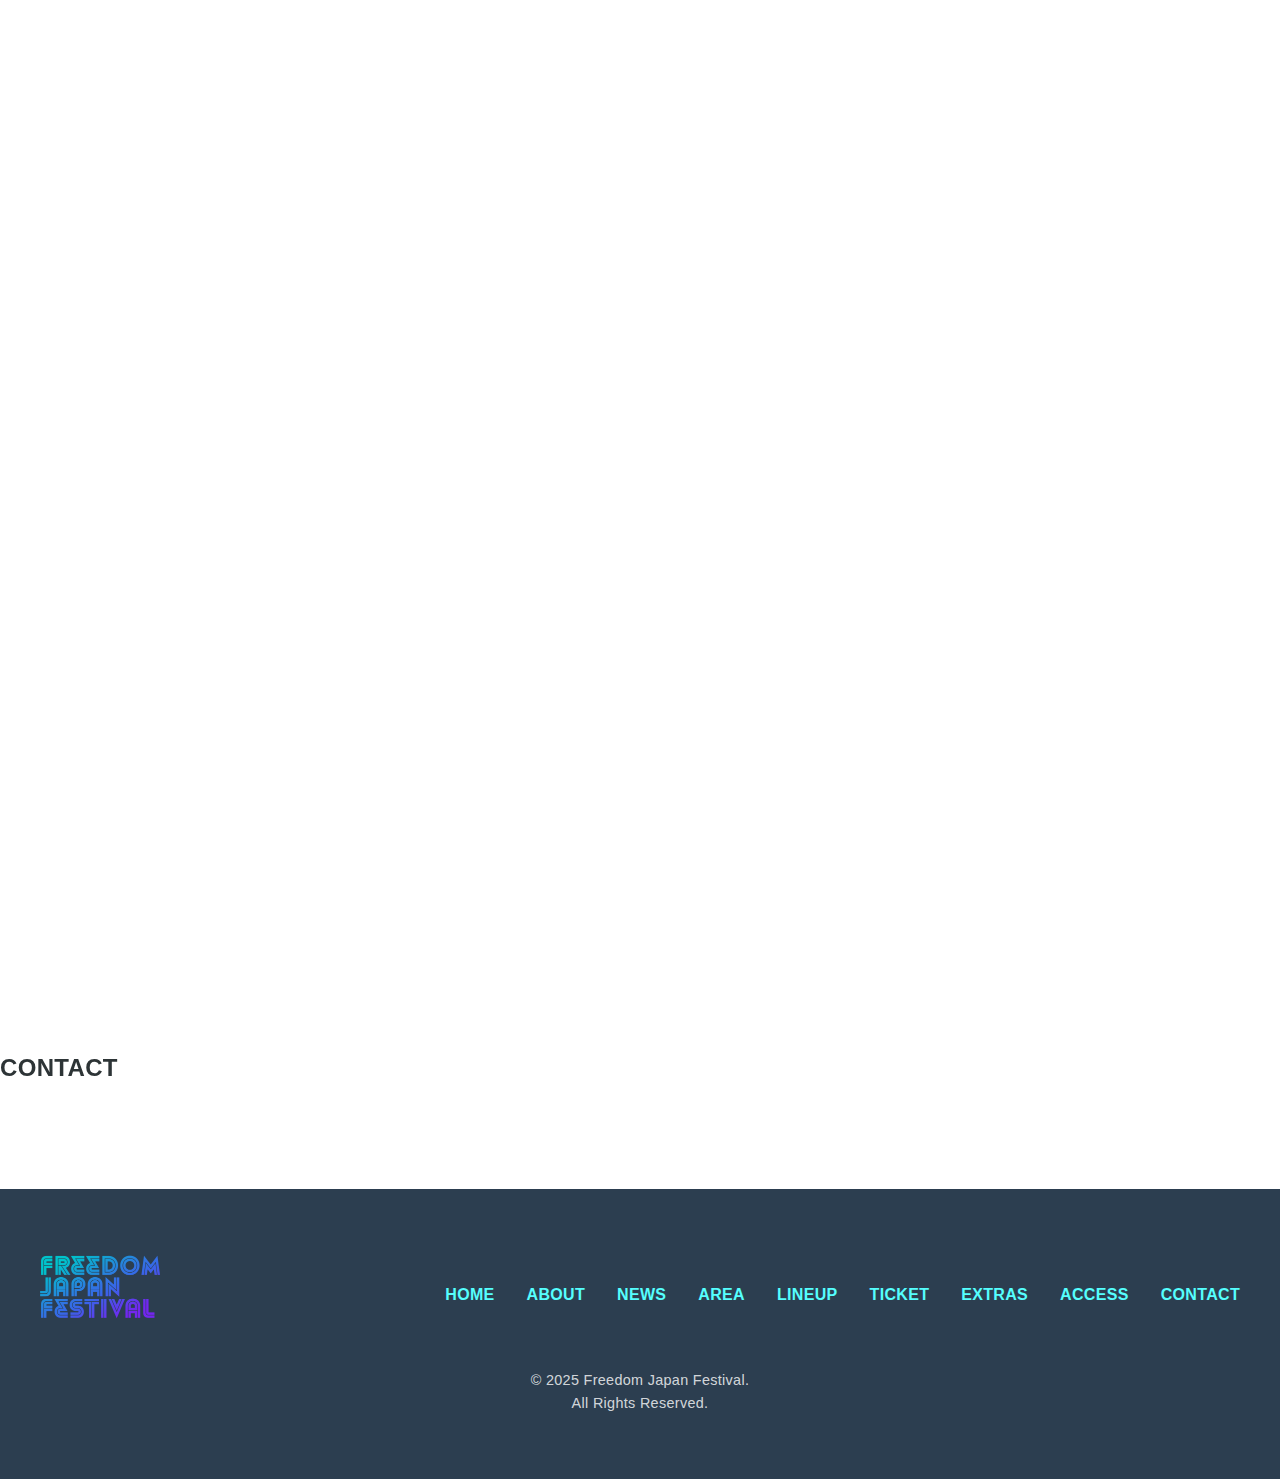
==== commit 7579f286: "Measure update of adding special page" ====
--- a/index.html
+++ b/index.html
@@ -5,6 +5,7 @@
     <meta name="viewport" content="width=device-width, initial-scale=1.0">
     <title>FREEDOM JAPAN FESTIVAL 2025</title>
     <link rel="stylesheet" href="styles/main.css">
+    <script src="https://kit.fontawesome.com/bc46334191.js" crossorigin="anonymous"></script>
 </head>
 <body>
     <header class="header">
@@ -14,16 +15,19 @@
                 <img src="images/FreedomLogo_3lines (Presentation_16-9)_03.png" alt="Freedom Japan Festival" class="nav-logo-img sp-only">
             </div>
 
-            <ul class="nav-pc-menu">
-                <li><a href="#home">HOME</a></li>
-                <li><a href="#about">ABOUT</a></li>
-                <li><a href="#news">NEWS</a></li>
-                <li><a href="#area">AREA</a></li>
-                <li><a href="#lineup">LINEUP</a></li>
-                <li><a href="#ticket">TICKET</a></li>
-                <li><a href="#extras">EXTRAS</a></li>
-                <li><a href="#access">ACCESS</a></li>
-            </ul>
+            <div class="nav-menu-container">
+                <ul class="nav-pc-menu">
+                    <li><a href="#home">HOME</a></li>
+                    <li><a href="#about">ABOUT</a></li>
+                    <li><a href="#news">NEWS</a></li>
+                    <li><a href="#area">AREA</a></li>
+                    <li><a href="#lineup">LINEUP</a></li>
+                    <li><a href="#ticket">TICKET</a></li>
+                    <li><a href="#extras">EXTRAS</a></li>
+                    <li><a href="#access">ACCESS</a></li>
+                    <li><a href="#contact">CONTACT</a></li>
+                </ul>
+            </div>
             <!-- ハンバーガーメニューアイコン -->
             <div class="nav-right">
                 <div class="lang-switch">
@@ -123,22 +127,30 @@
                 <div class="news-grid">
                     <div class="news-item">
                         <div class="news-text">
-                            <h3>2025.02.06 Instagramの公式アカウントフォローお願いします!!</h3>
-                            <p>Freedom Japan のInstagram公式アカウントをぜひフォローしてくださいね!!　最新情報をお届けします!!<br>　　　⬇︎⬇︎⬇︎<br><a href="https://www.instagram.com/freedom_japan_festival?igsh=aHc5NGM2bWd4b21k&utm_source=qr">インスタ公式アカウント</a></p>
+                            <h3>[SPECIAL] 出演アーティスト発表!!</h3>
+                            <p>出演アーティスト第一弾公開しました!!<br>
+                            ⬇︎⬇︎⬇︎<br>
+                                <a href="news/artist-reveal_01.html">特設ページを見る <i class="fa-solid fa-arrow-right"></i></a><br>
+                                <a href="#lineup">LINEUPを見る <i class="fa-solid fa-arrow-right"></i></a>
+                            </p>
                         </div>
                     </div>
                     <div class="news-item">
                         <div class="news-text">
-                            <h3>2025.01.27 出演アーティスト5組目決定!!</h3>
-                            <p>Freedom Japan Festival 2025出演アーティスト5組目が決定しました。出演者発表第1弾をお楽しみに!!</p>
+                            <h3>2025.02.17 カスタマーサポートを開設しました!!</h3>
+                            <p>お問合せ先情報、公式SNSアカウント情報を追加しました!!<br>
+                            ⬇︎⬇︎⬇︎<br>
+                            <a href="#contact">CONTACTを見る</a></p>
                         </div>
                     </div>
                     <div class="news-item">
                         <div class="news-text">
-                            <h3>2025.01.01 サイト公開!!</h3>
-                            <p>Freedom Japan Festival 2025のWebサイトを公開しました。</p>
-                        </div>
-                    </div>
+                            <h3>2025.02.11 チケット先行発売4月予定です!!</h3>
+                            <p>チケット一次先行発売予定が3月から4月に変更となります!!<br>お待たせして申し訳ないですがStay Tunedでお願いします!!</p>
+                        </div>
+                    </div>
+
+
 
                     <!-- 続きを見るボタン -->
                     <div class="news-more">
@@ -152,13 +164,33 @@
                     <div class="news-archive">
                         <div class="news-item">
                             <div class="news-text">
+                                <h3>2025.02.09 Instagramの公式アカウントフォローお願いします!!</h3>
+                                <p>Freedom Japan のInstagram公式アカウントをぜひフォローしてくださいね!!　最新情報をお届けします!!<br>
+                                ⬇︎⬇︎⬇︎<br>
+                                <a href="https://www.instagram.com/freedom_japan_festival?igsh=aHc5NGM2bWd4b21k&utm_source=qr">インスタ公式アカウント</a></p>
+                            </div>
+                        </div>
+                        <div class="news-item">
+                            <div class="news-text">
+                                <h3>2025.01.27 出演アーティスト5組目決定!!</h3>
+                                <p>Freedom Japan Festival 2025出演アーティスト5組目が決定しました。出演者発表第1弾をお楽しみに!!</p>
+                            </div>
+                        </div>
+                        <div class="news-item">
+                            <div class="news-text">
+                                <h3>2025.01.01 サイト公開!!</h3>
+                                <p>Freedom Japan Festival 2025のWebサイトを公開しました。</p>
+                            </div>
+                        </div>
+                        <div class="news-item">
+                            <div class="news-text">
                                 <h3>2024.11.30 開催決定!!</h3>
                                 <p>Freedom Japan Festival 2025の開催が決定しました。</p>
                             </div>
                         </div>
-                    </div>
-
-                    <!-- 必要に応じて news-item を追加 -->
+
+                        <!-- 必要に応じて news-item を追加 -->
+                    </div>
                 </div>
             </div>
         </section>
@@ -169,18 +201,6 @@
                 <div class="area-grid">
                     <div class="area-item">
                         <div class="image-container">
-                            <img src="images/MainStage_02.png" alt="MAIN STAGE">                            
-                        </div>
-                        <div class="area-text">
-                            <h3>MAIN STAGE</h3>
-                            <p>メインアクトが織りなすステージ
-                            <br>日光の注ぐ屋外ステージから<br>
-                            夜は屋内ライブ・フロアに変貌</p>
-                        </div>
-                    </div>
-        
-                    <div class="area-item">
-                        <div class="image-container">
                             <img src="images/campsite.jpg" alt="CAMP SITE">                            
                         </div>
                         <div class="area-text">
@@ -218,9 +238,41 @@
         <section id="lineup" class="lineup">
             <h2>LINEUP</h2>
             <div class="lineup-content">
-                <div class="lineup-announcement">
+                <!-- <div class="lineup-announcement">
                     <div class="lineup-coming-soon">COMING SOON...</div>
                     <div class="lineup-message">アーティスト絶賛出演交渉中!!</div>
+                </div> -->
+                <div class="lineup-grid">
+                    <a href="artist/U-zhaanTAMAKIROYCHINZADOPENESS.html" class="artist-card" onclick="location.href='artist1.html'">
+                        <img src="images/artists/U-zhaanTAMAKIROYCHINZADOPENESS.JPG" alt="U-zhaan×環ROY×鎮座DOPENESS" class="artist-photo">
+                        <div class="artist-info">
+                            <h3>U-zhaan×環ROY×鎮座DOPENESS</h3>
+                        </div>
+                    </a>
+                    <a href="artist/JohnNakayamaTrio.html" class="artist-card" onclick="location.href='artist1.html'">
+                        <img src="images/artists/JohnNakayamaTrio_02.jpg" alt="John Nakayama Trio" class="artist-photo">
+                        <div class="artist-info">
+                            <h3>John Nakayama Trio</h3>
+                        </div>
+                    </a>
+                    <a href="artist/SAIRU.html" class="artist-card" onclick="location.href='artist1.html'">
+                        <img src="images/artists/SAIRU.jpg" alt="SAIRU" class="artist-photo">
+                        <div class="artist-info">
+                            <h3>SAIRU</h3>
+                        </div>
+                    </a>
+                    <a href="artist/HI☆STEADY.html" class="artist-card" onclick="location.href='artist1.html'">
+                        <img src="images/artists/HI☆STEADY.jpeg" alt="HI☆STEADY" class="artist-photo">
+                        <div class="artist-info">
+                            <h3>HI☆STEADY</h3>
+                        </div>
+                    </a>
+                    <a href="artist/Saya.html" class="artist-card" onclick="location.href='artist1.html'">
+                        <img src="images/artists/Saya.jpg" alt="冴夜" class="artist-photo">
+                        <div class="artist-info">
+                            <h3>冴夜</h3>
+                        </div>
+                    </a>
                 </div>
             </div>
         </section>
@@ -231,7 +283,7 @@
                 <div class="ticket-announcement">
                     <div class="ticket-header">
                         <div class="ticket-status">TICKET INFORMATION</div>
-                        <div class="ticket-date">先行販売開始予定：<br>2025年3月</div>    
+                        <div class="ticket-date">先行販売開始予定：<br>2025年<del>3月</del>4月</div>    
                     </div>
                     <div class="ticket-message">チケット販売開始まで しばらくお待ちください</div>
                     <!-- <div class="ticket-platforms">
@@ -362,11 +414,41 @@
                 </div>
            </div>
         </section>
+
+        <section id="contact" class="contact">
+            <h2>CONTACT</h2>
+            <div class="contact-content">
+                <div class="contact-message scroll-fade-up">
+                    <p>お問合せはメール、または公式SNSアカウントのDMにてお気軽にご連絡ください。</p>
+                </div>
+                <div class="contact-info">
+                    <div class="contact-mail scroll-fade-up">
+                        <p>
+                            <i class="fa-regular fa-envelope"></i><a href="mailto:info@freedom-japan-festival.com">info@freedom-japan-festival.com</a>
+                        </p>
+                    </div>
+                    <div class="contact-instagram scroll-fade-up">
+                        <p>
+                            <i class="fa-brands fa-instagram"></i><a href="https://www.instagram.com/freedom_japan_festival?igsh=aHc5NGM2bWd4b21k&utm_source=qr" target="_blank">@freedom_japan_festival</a>
+                        </p>
+                    </div>
+                   <div class="contact-x scroll-fade-up">
+                        <p>
+                            <i class="fa-brands fa-x-twitter"></i><a href="https://x.com/freedom_jpn_fes?s=21&t=bpWqOR6xYQmmxqBloloMQw" target="_blank">@freedom_jpn_fes</a>
+                        </p>
+                   </div>
+                </div>
+            </div>
+        </section>
     </main>
 
     <footer class="footer">
         <div class="footer-content">
             <img src="images/FreedomLogo_3lines (Presentation_16-9)_03.png" alt="Freedom Japan Festival" class="footer-logo">
+            <div class="social-icons">
+                <a href="https://www.instagram.com/freedom_japan_festival?igsh=aHc5NGM2bWd4b21k&utm_source=qr" target="_blank"><i class="fa-brands fa-instagram"></i></a>
+                <a href="https://x.com/freedom_jpn_fes?s=21&t=bpWqOR6xYQmmxqBloloMQw" target="_blank"><i class="fa-brands fa-x-twitter"></i></a>
+            </div>
             <nav class="footer-nav">
                 <a href="#home">HOME</a>
                 <a href="#about">ABOUT</a>
@@ -376,6 +458,7 @@
                 <a href="#ticket">TICKET</a>
                 <a href="#extras">EXTRAS</a>
                 <a href="#access">ACCESS</a>
+                <a href="#contact">CONTACT</a>
             </nav>
         </div>
         <p class="copyright">© 2025 Freedom Japan Festival. <br>All Rights Reserved.</p>
--- a/styles/main.css
+++ b/styles/main.css
@@ -289,6 +289,11 @@
     gap: 1rem;
 }
 
+/* .nav-buttons {
+    display: flex;
+    gap: 1rem;
+} */
+
 .hero-buttons {
     display: flex;
     gap: 1rem;
@@ -343,8 +348,15 @@
 }
 
 .btn-primary {
-    min-width: 120px;
+    /* min-width: 120px; */
     text-align: center;
+}
+
+.nav-buttons a.btn-primary:hover {
+    background-color: var(--secondary-light);
+    color: white;
+    transform: scale(1.05);
+    box-shadow: 0 5px 15px rgba(177, 143, 255, 0.3); 
 }
 
 .hero-buttons a.btn-primary:hover {
@@ -693,7 +705,7 @@
     border-radius: 10px;
     backdrop-filter: blur(12px);
     height: 140px;
-    overflow-y: auto;
+    overflow-y: scroll;
     border: 1px solid rgba(255, 255, 255, 0.08);  
     position: relative;     /* 位置の基準点を設定 */
     box-shadow: 0 2px 4px rgba(0, 0, 0, 0.2);  /* 控えめな影 */
@@ -771,6 +783,23 @@
     line-height: 1.6;
 }
 
+.news-text a {
+    text-decoration: none;
+    color: var(--primary-color);
+    font-weight: bold;
+    transition: color 0.3s ease;
+}
+
+.news-item .news-text a:hover {
+    color: var(--secondary-light);  
+}
+
+.news-text a:visited,
+.news-text a:active {
+    color: var(--primary-color);  /* クリック後も同じ色 */
+    text-decoration: none;        /* アンダーラインを消す */
+}
+
 /* news-moreボタンのスタイル */
 .news-more {
     display: flex;           /* flexboxを使用 */
@@ -793,7 +822,7 @@
 }
 
 .news-more-btn:hover {
-    opacity: 0.8;
+    color: var(--secondary-light);
 }
 
 .news-more-icon {
@@ -1601,6 +1630,11 @@
 
 /* レスポンシブ対応 */
 @media (max-width: 1024px) {
+    .hero-background {
+        background-image: linear-gradient(rgba(0, 0, 0, 0.5), rgba(0, 0, 0, 0.5)),
+                          url('../images/IMG_9316_03_medium.jpeg');
+    }
+
     .hero-buttons a.btn-primary:hover,
     .hero-buttons a.btn-primary:active {
         background-color: var(--primary-color);
@@ -1700,6 +1734,10 @@
         gap: 2rem;
     }
 
+    .hero-background {
+        background-image: linear-gradient(rgba(0, 0, 0, 0.5), rgba(0, 0, 0, 0.5)), url('../image/IMG_9316_03_small.jpeg');
+    }
+
     /* ナビゲーション調整 */
     .nav-mobile {
         left: 0.5rem;
@@ -1733,6 +1771,10 @@
     .hero-buttons {
         flex-direction: column;
         align-items: center;
+        margin-top: 0;
+        margin-bottom: -1.5rem;
+        position: relative;
+        top: -8vh;
     }
 
     .btn-primary {
@@ -1787,14 +1829,15 @@
     .hero-subtitle {
         font-size: 1rem;  /* スマホではより小さく */
         margin-top: -8rem;
-        margin-bottom: 16rem;
+        margin-bottom: 10rem;
         position: relative;
         top: 2vh; 
     }
 
     .hero-info {
         position: relative;
-        top: -5vh; 
+        top: 0; 
+        margin-top: -1.5rem;
     }
 
     .hero .date {
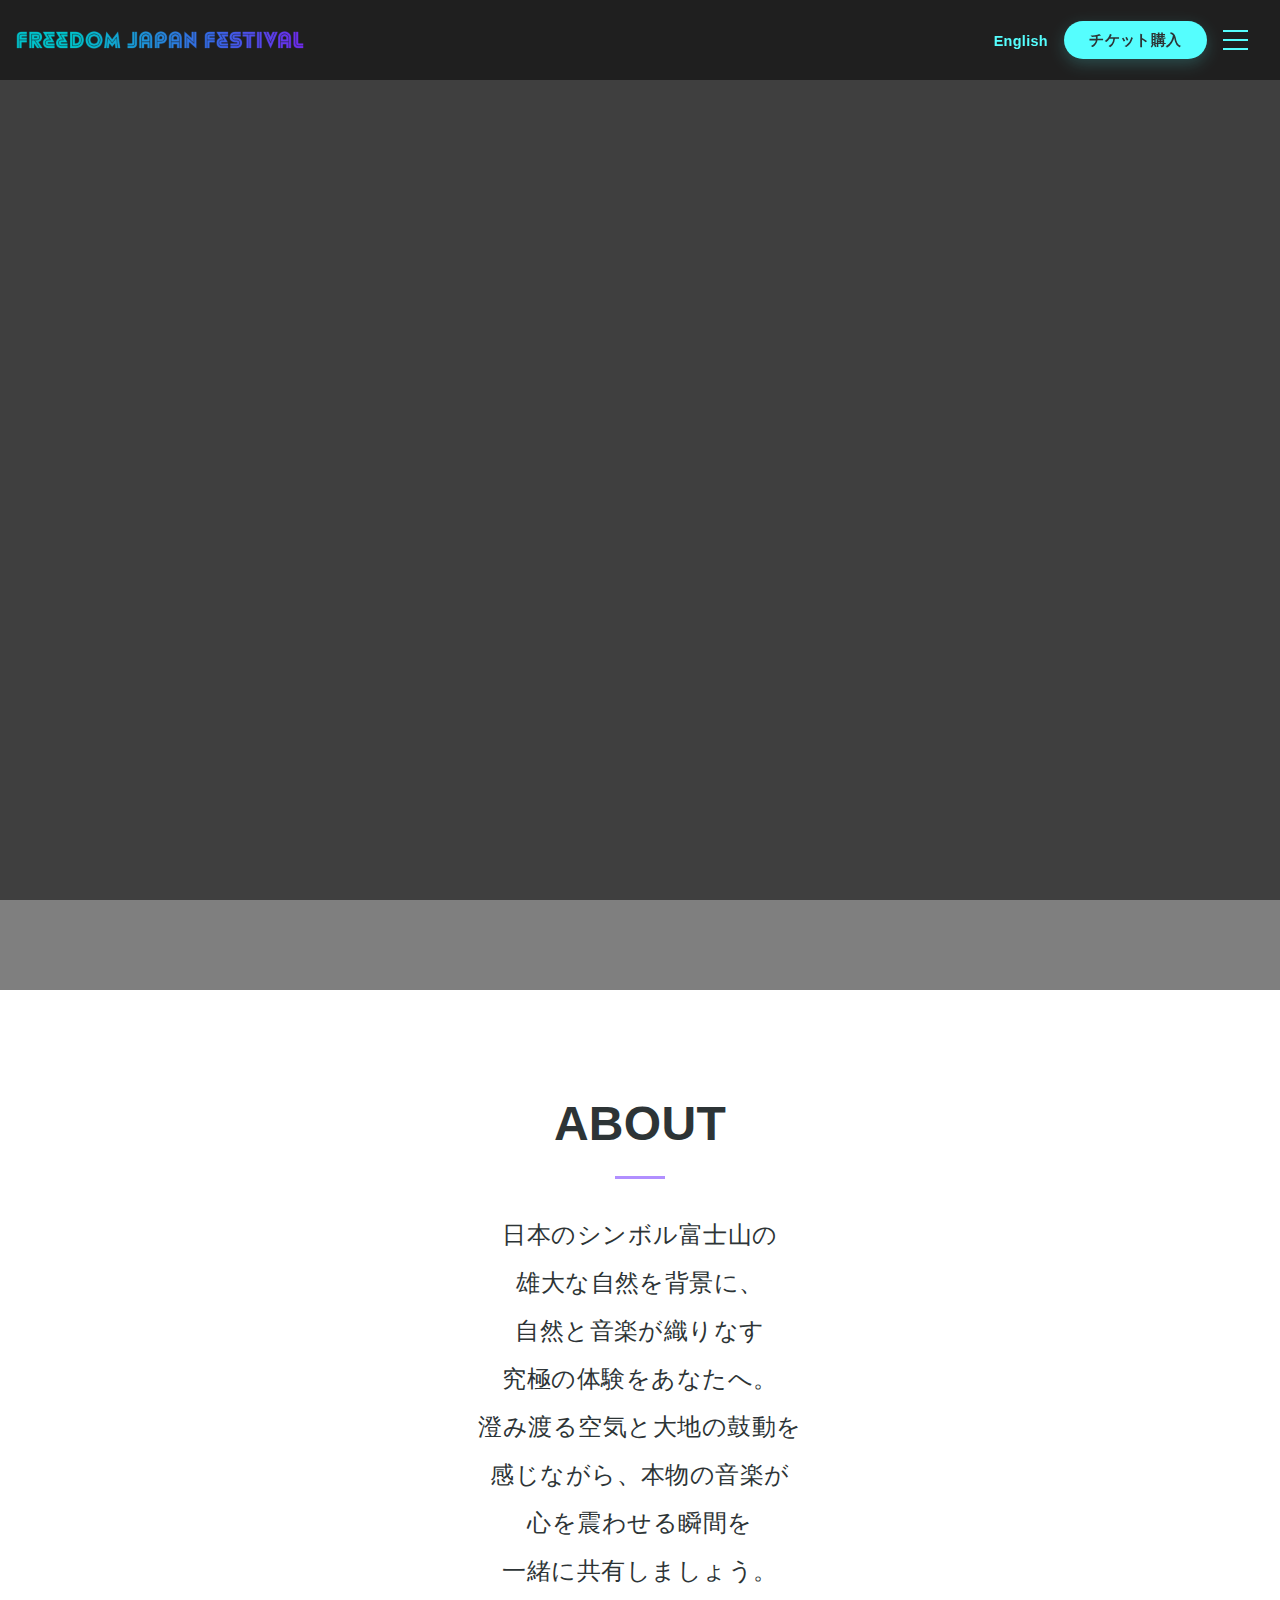
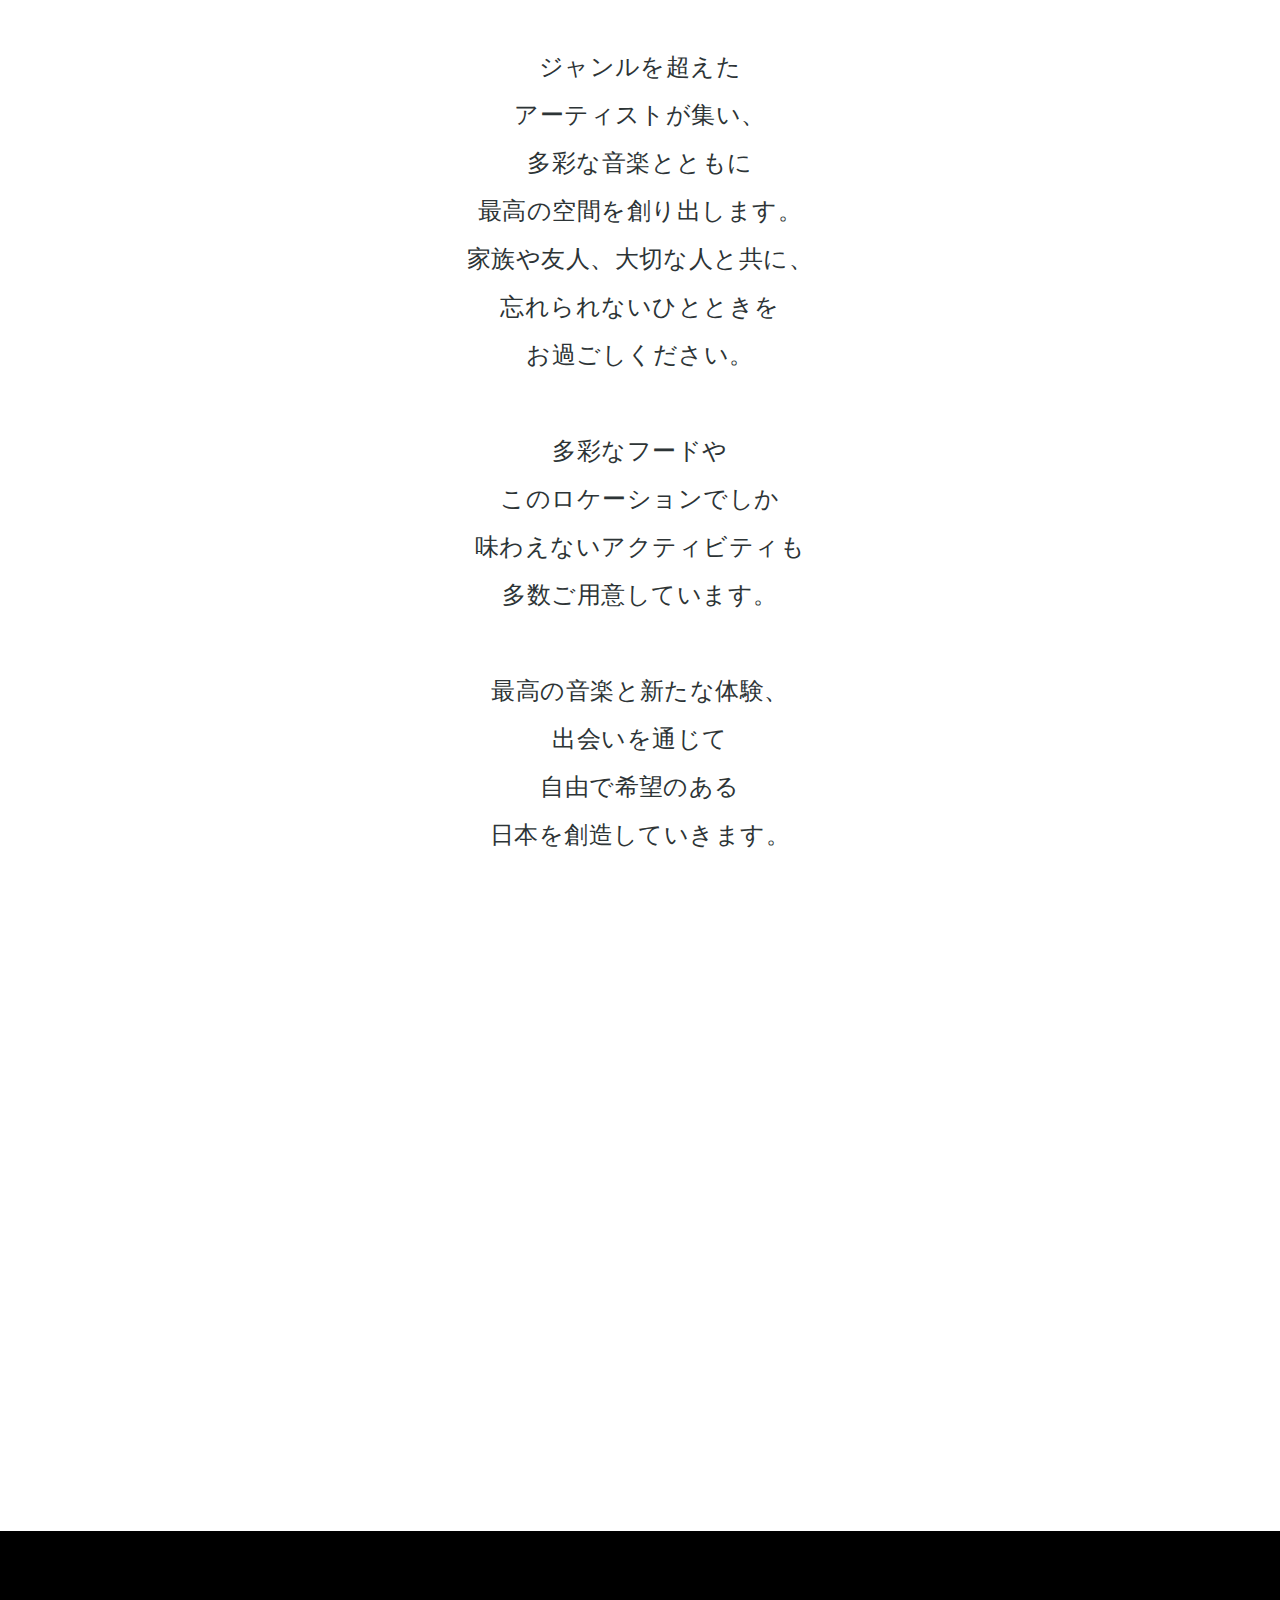
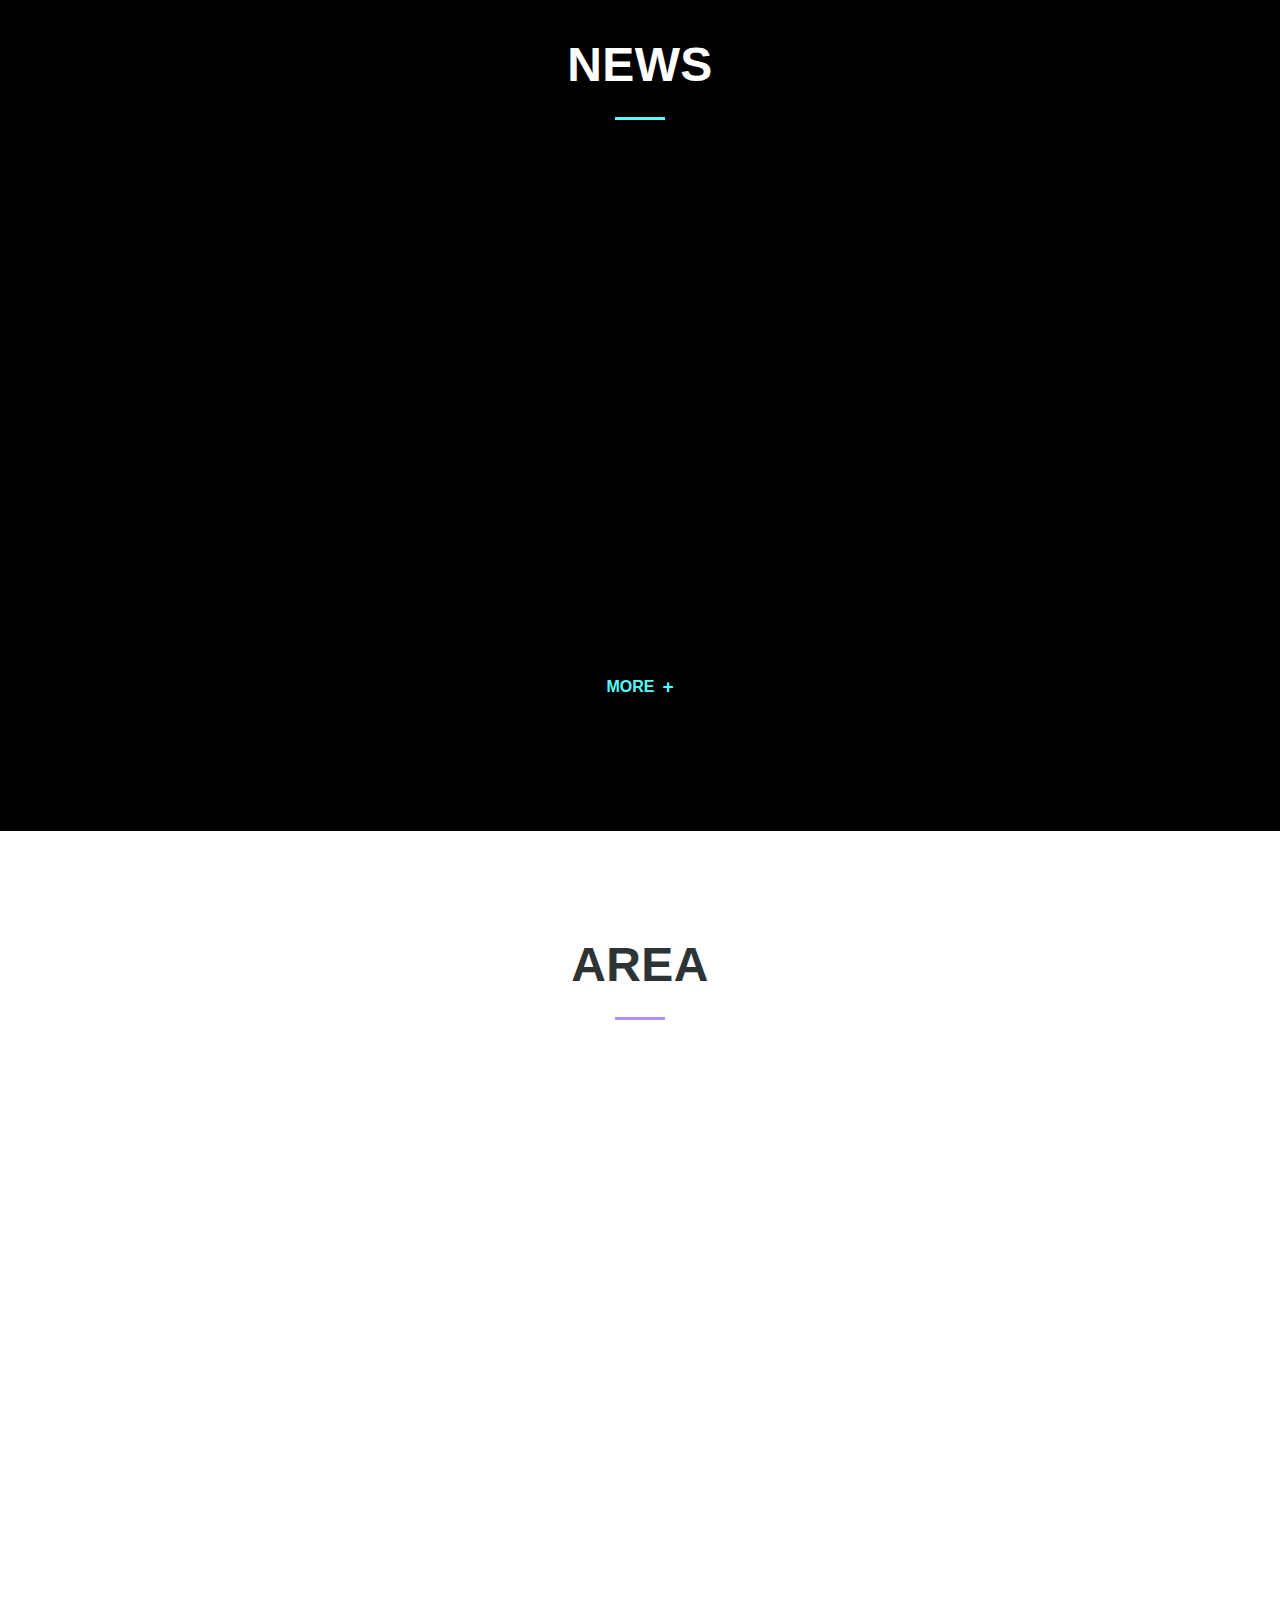
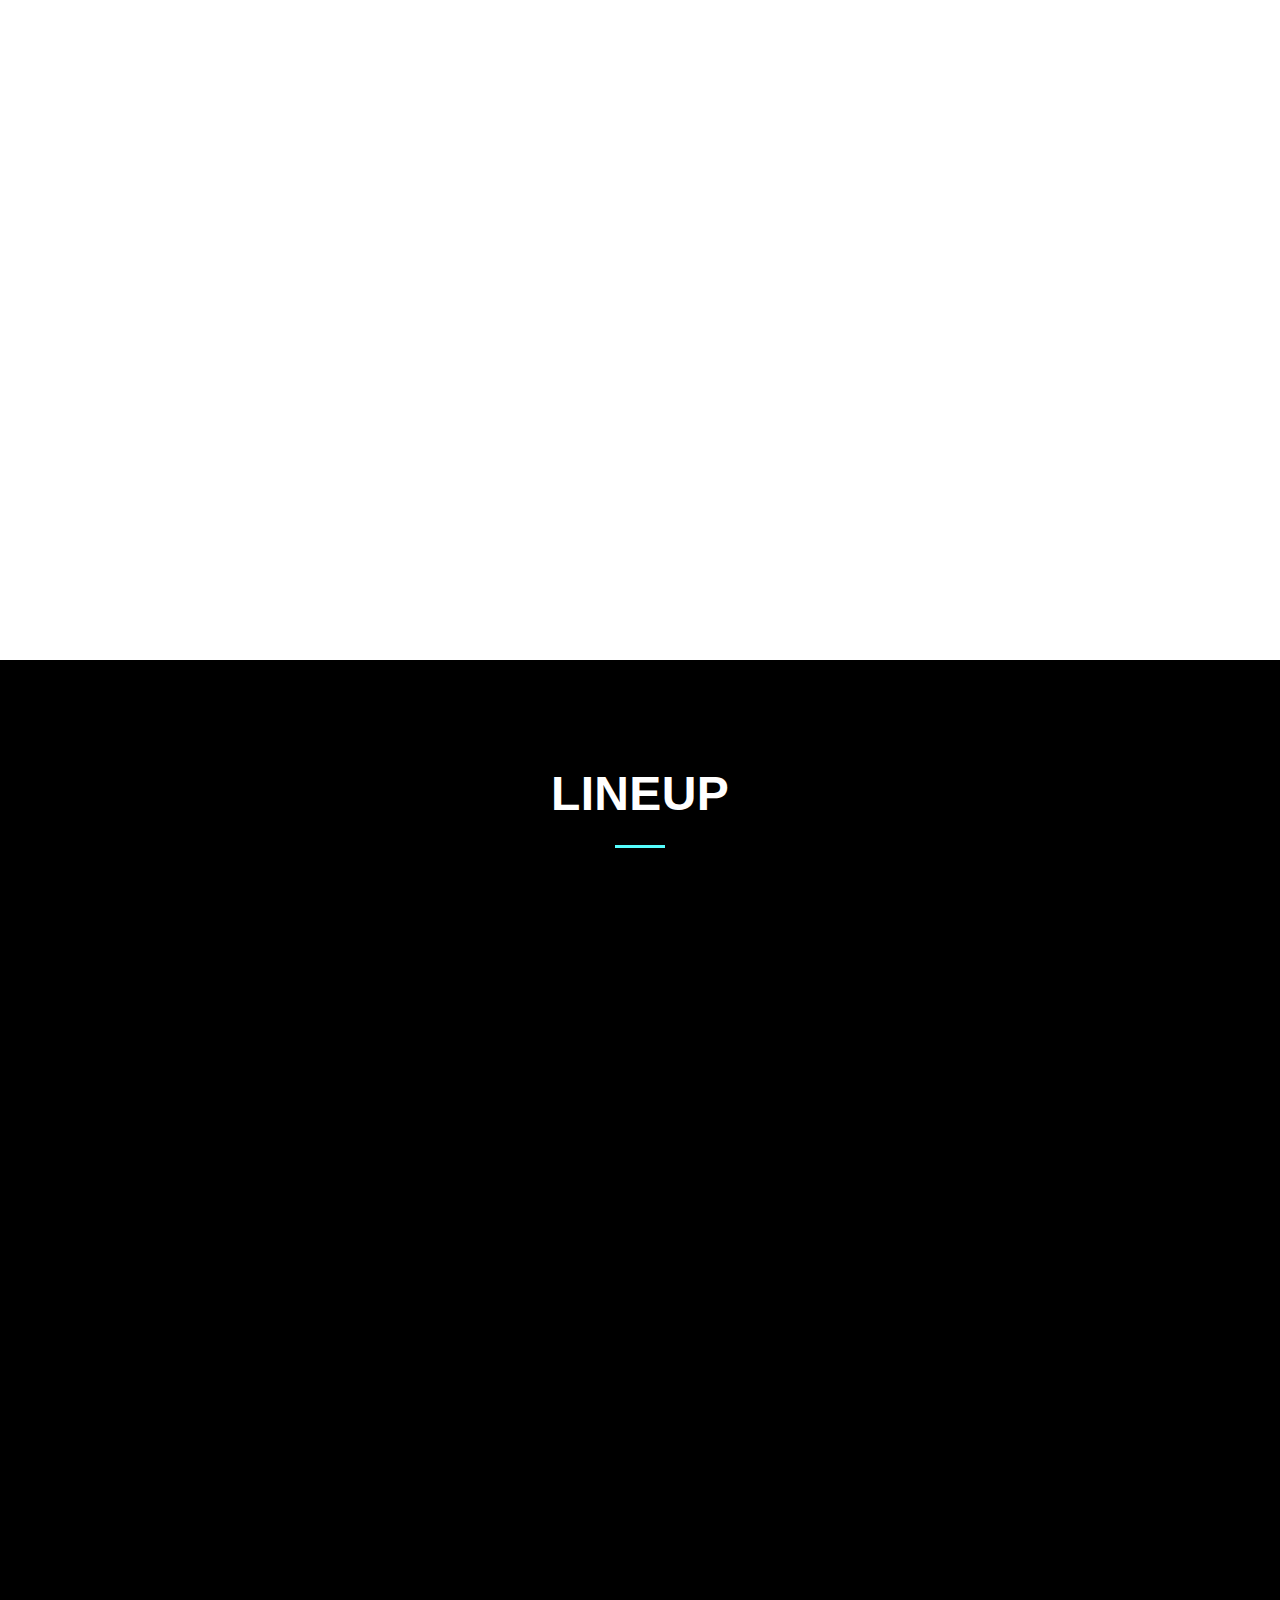
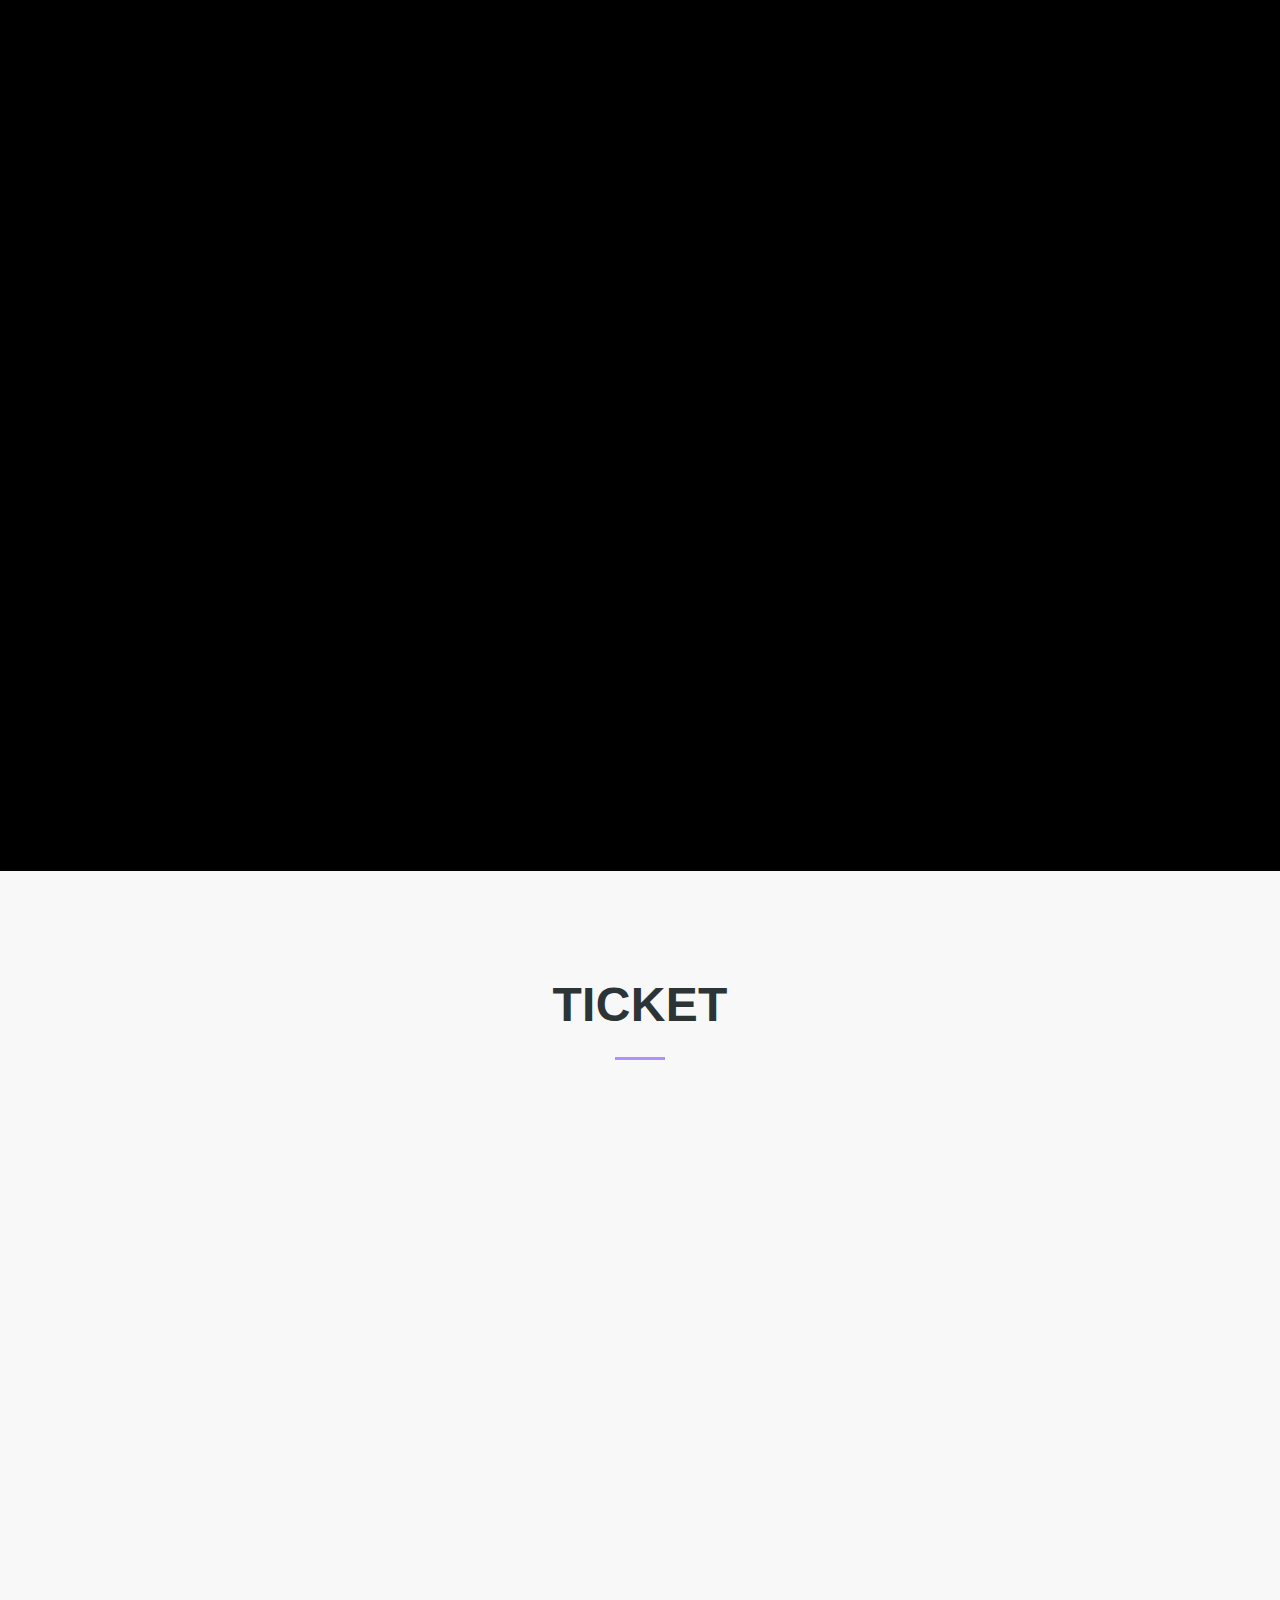
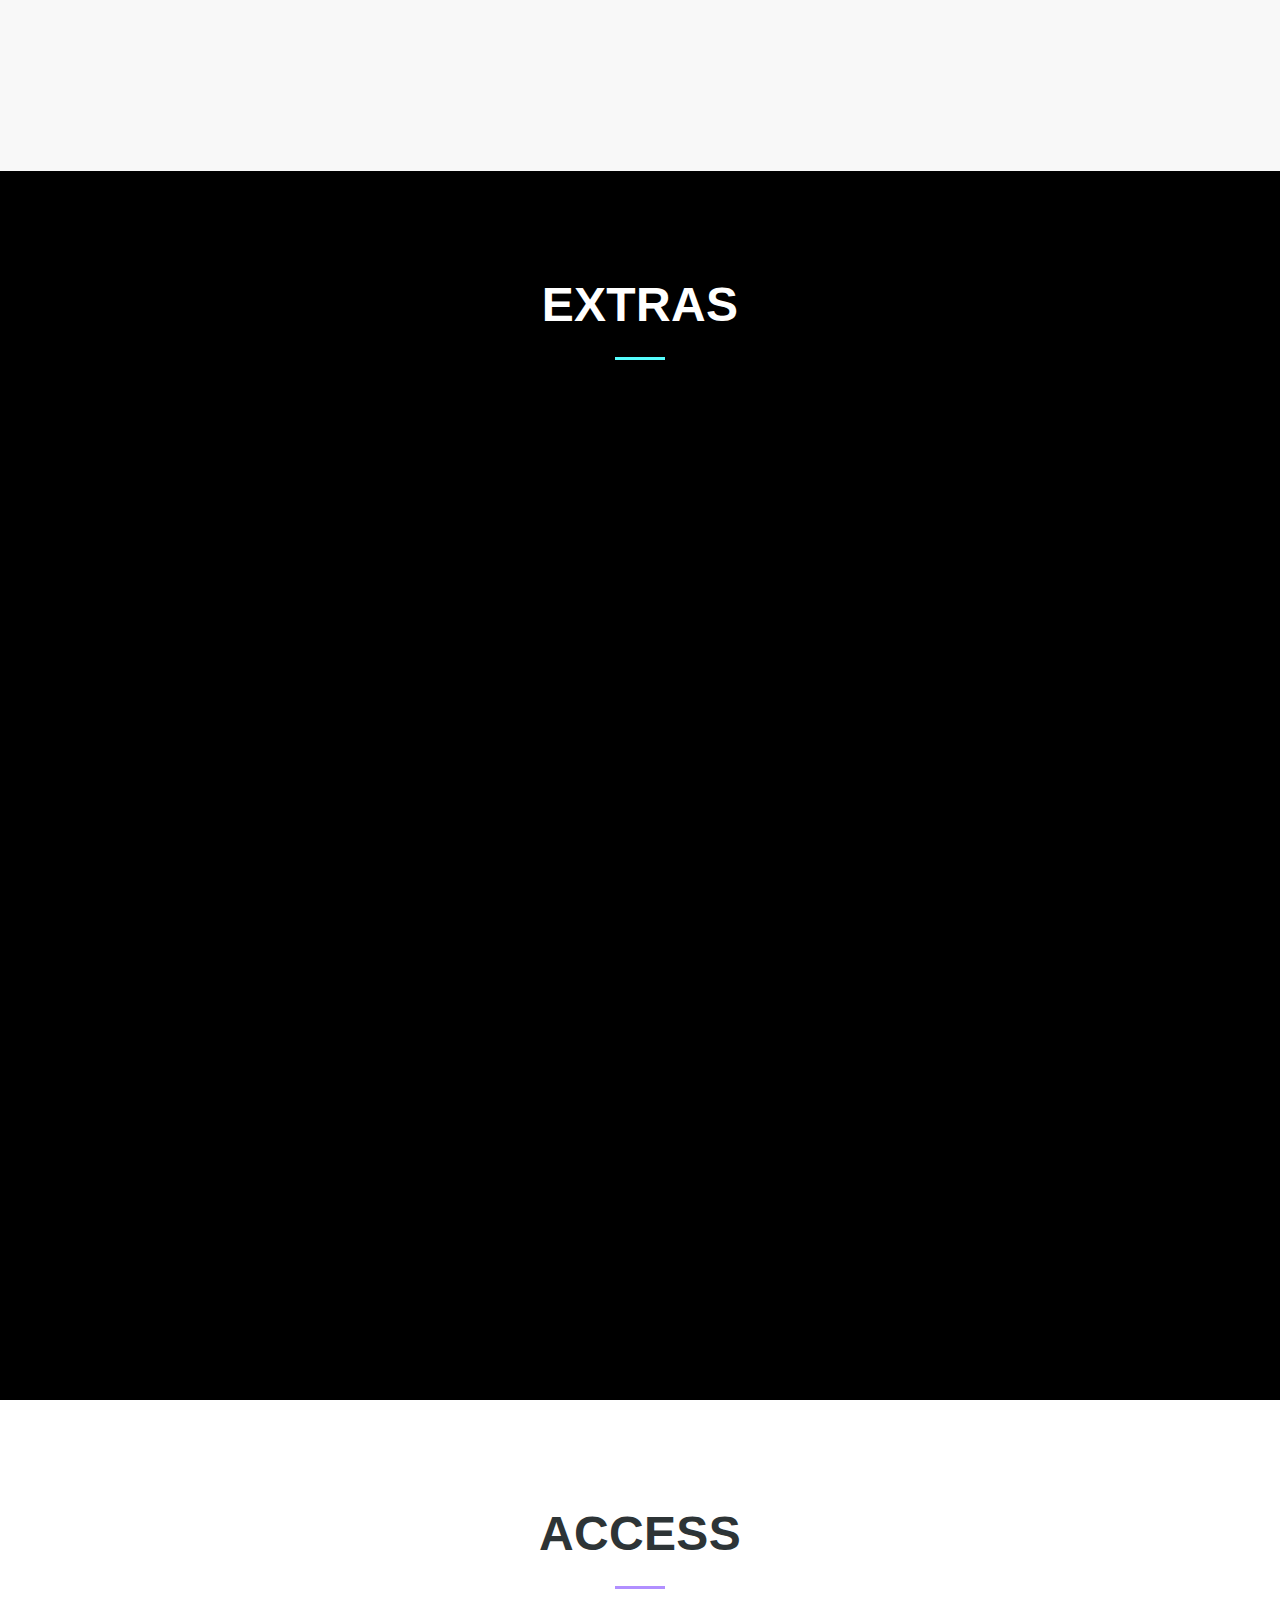
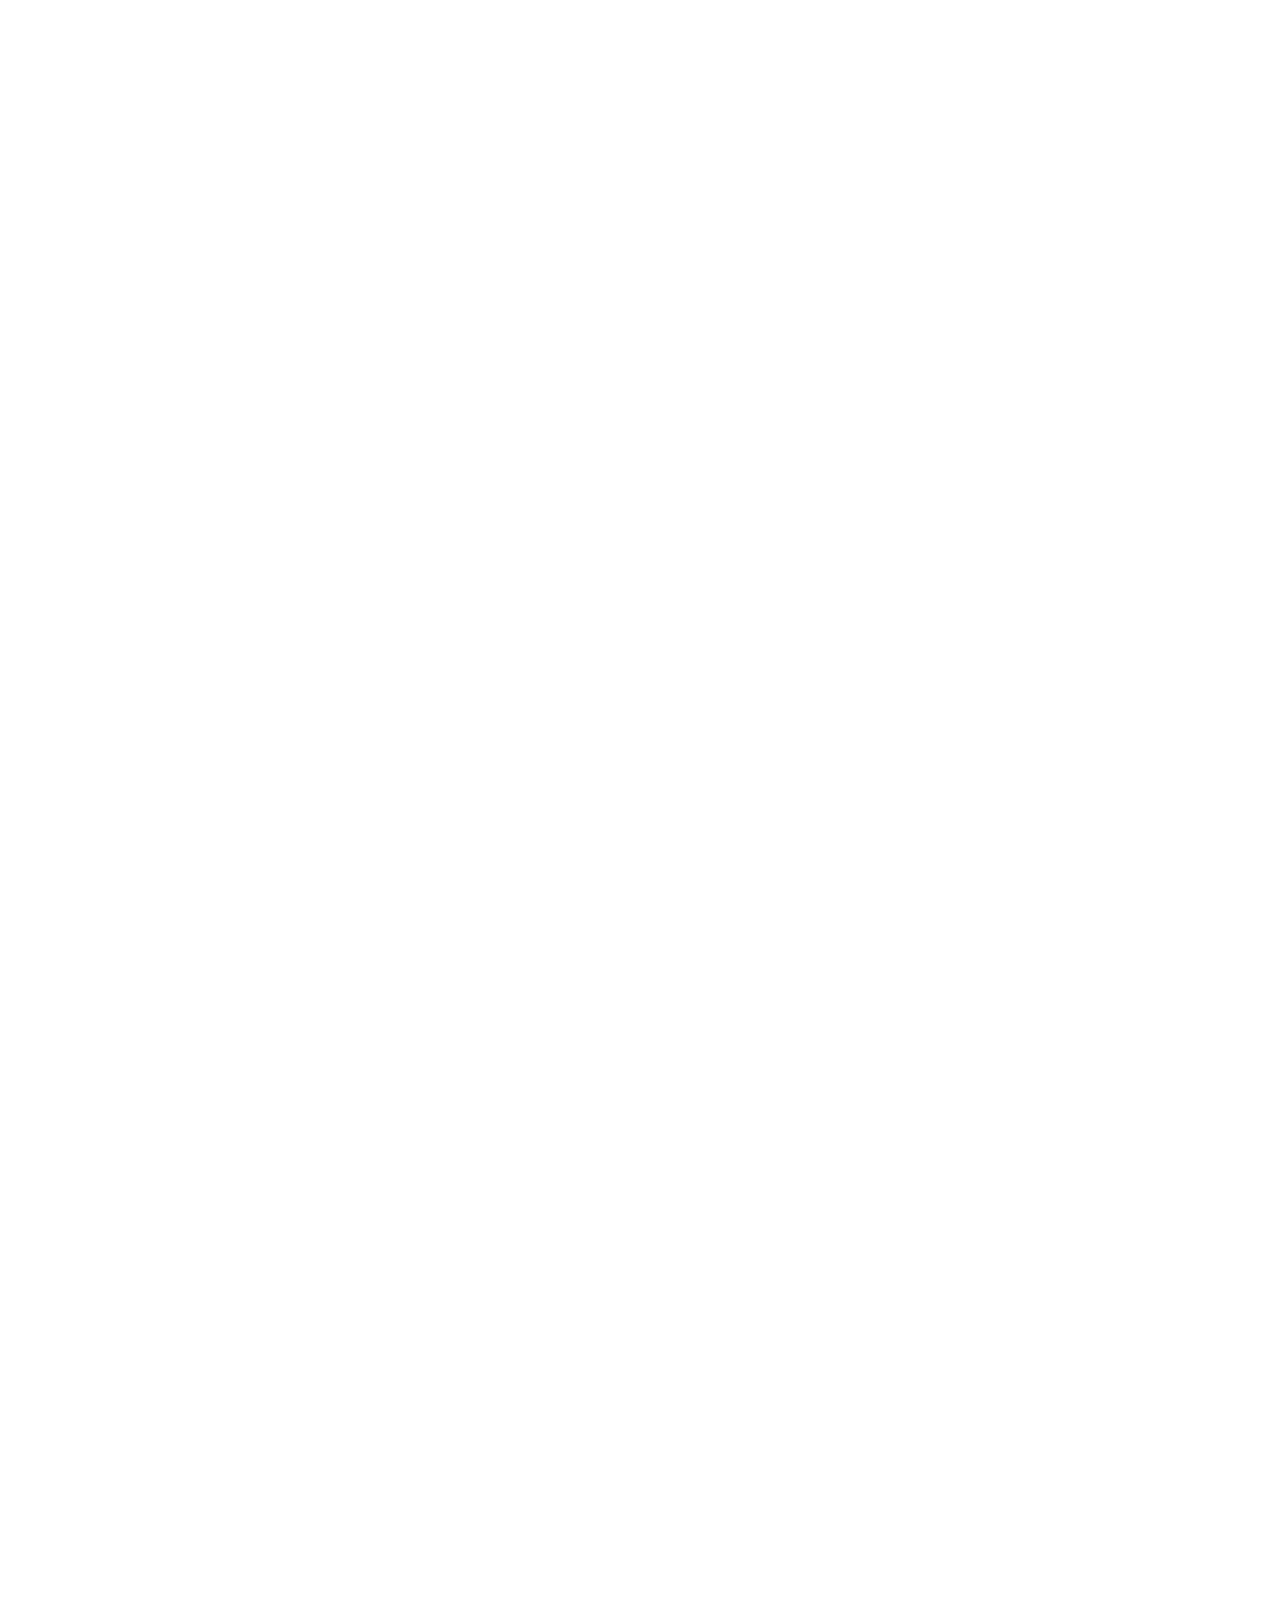
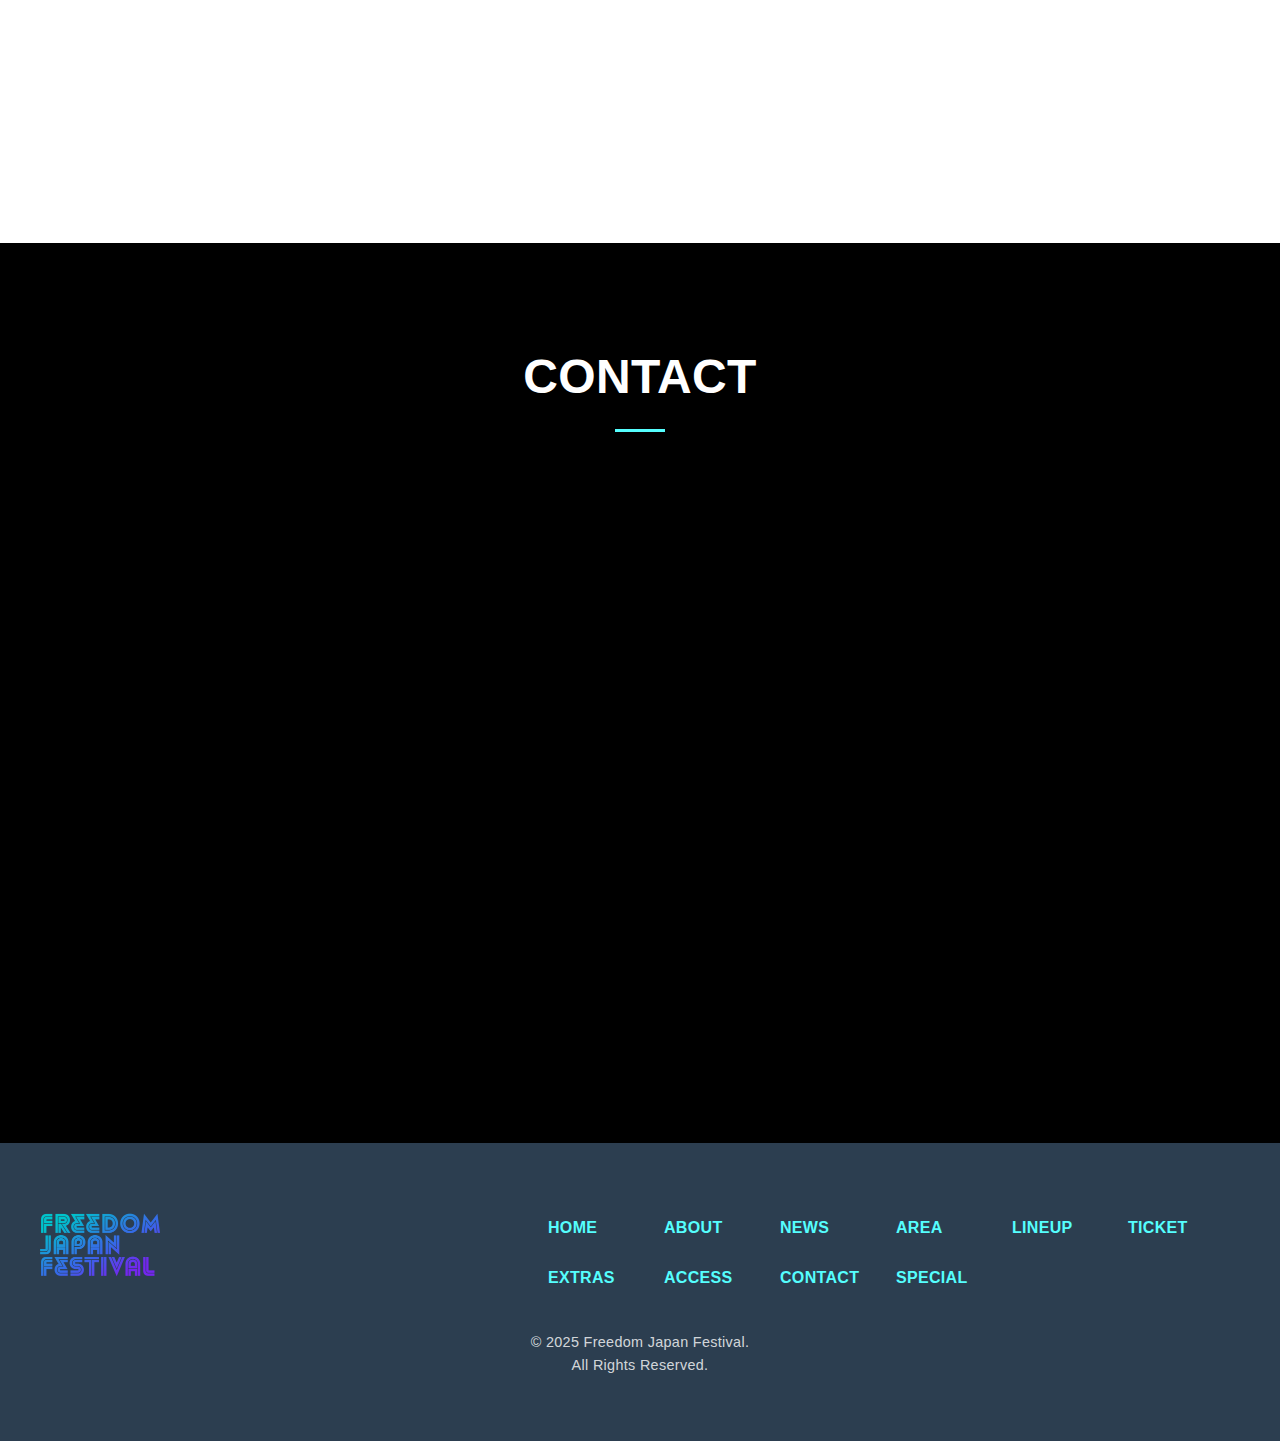
==== commit e7bdabfc: "Scroll of nav-pc-menu added" ====
--- a/index.html
+++ b/index.html
@@ -26,6 +26,7 @@
                     <li><a href="#extras">EXTRAS</a></li>
                     <li><a href="#access">ACCESS</a></li>
                     <li><a href="#contact">CONTACT</a></li>
+                    <li><a href="../news/artist-reveal_01.html">SPECIAL</a></li>
                 </ul>
             </div>
             <!-- ハンバーガーメニューアイコン -->
@@ -53,10 +54,10 @@
                 <div class="hero-buttons">
                     <a href="#ticket" class="btn-primary">チケット購入</a>
                 </div>
-                <div class="hero-info"> 
+                <div class="hero-info">
                     <p class="date">2025.10.25(土)-26(日)</p>
-                    <p class="location">＠ハートランド・朝霧</p>  
-                </div>  
+                    <p class="location">＠ハートランド・朝霧</p>
+                </div>
             </div>
             <div class="hero-background"></div>
         </section>
@@ -96,7 +97,7 @@
                     <div class="feature-item">
                         <div class="feature-content">
                             <h3>LIVE STAGE</h3>
-                            <p>個性豊かなステージで<br>リアルな音像への<br>没入体験</p>    
+                            <p>個性豊かなステージで<br>リアルな音像への<br>没入体験</p>
                         </div>
                     </div>
                     <div class="feature-item">
@@ -105,10 +106,10 @@
                             <p>富士山を望む<br>広大で自然豊かな<br>キャンプサイト</p>
                         </div>
                     </div>
-                    <div class="feature-item"">
+                    <div class="feature-item">
                         <div class="feature-content">
                             <h3>BOOK VILLAGE</h3>
-                            <p>Ambient Music x<br>青空書店市場で<br>贅沢な読書時間</p>    
+                            <p>Ambient Music x<br>青空書店市場で<br>贅沢な読書時間</p>
                         </div>
                     </div>
                     <div class="feature-item">
@@ -201,7 +202,19 @@
                 <div class="area-grid">
                     <div class="area-item">
                         <div class="image-container">
-                            <img src="images/campsite.jpg" alt="CAMP SITE">                            
+                            <img src="images/MainStage_02.png" alt="MAIN STAGE">
+                        </div>
+                        <div class="area-text">
+                            <h3>MAIN STAGE</h3>
+                            <p>メインアクトが織りなすステージ
+                            <br>日光の注ぐ屋外ステージから<br>
+                            夜は屋内ライブ・フロアに変貌</p>
+                        </div>
+                    </div>
+
+                    <div class="area-item">
+                        <div class="image-container">
+                            <img src="images/campsite.jpg" alt="CAMP SITE">
                         </div>
                         <div class="area-text">
                             <h3>CAMP SITE</h3>
@@ -209,10 +222,10 @@
                             大自然の中で仲間と過ごす特別な時間</p>
                         </div>
                     </div>
-        
+
                     <div class="area-item">
                         <div class="image-container">
-                            <img src="images/bookvillage.jpg" alt="BOOK VILLAGE">                            
+                            <img src="images/bookvillage.jpg" alt="BOOK VILLAGE">
                         </div>
                         <div class="area-text">
                             <h3>BOOK VILLAGE</h3>
@@ -220,10 +233,10 @@
                             アンビエントを聴きながら<br>読書に集中する癒しの空間</p>
                         </div>
                     </div>
-        
+
                     <div class="area-item">
                         <div class="image-container">
-                            <img src="images/foodarea.jpg" alt="FOOD AREA">                            
+                            <img src="images/foodarea.jpg" alt="FOOD AREA">
                         </div>
                         <div class="area-text">
                             <h3>FOOD AREA</h3>
@@ -283,7 +296,7 @@
                 <div class="ticket-announcement">
                     <div class="ticket-header">
                         <div class="ticket-status">TICKET INFORMATION</div>
-                        <div class="ticket-date">先行販売開始予定：<br>2025年<del>3月</del>4月</div>    
+                        <div class="ticket-date">先行販売開始予定：<br>2025年<del>3月</del>4月</div>
                     </div>
                     <div class="ticket-message">チケット販売開始まで しばらくお待ちください</div>
                     <!-- <div class="ticket-platforms">
@@ -322,7 +335,7 @@
                             <p>夜の森で過ごす特別な時間<br>焚き火を囲んで過ごすひととき</p>
                         </div>
                     </div>
-        
+
                     <div class="extras-item">
                         <div class="image-container">
                             <img src="images/FarmExperience.png" alt="FARM EXPERIENCE">
@@ -384,7 +397,7 @@
                                 </ul>
                                 <p class="route-note">※インターを降りた後は直前まで道なりにまっすぐです</p>
                             </div>
-                            
+
                             <!-- 中央自動車道ルート -->
                             <div class="route-group">
                                 <h5>中央自動車道からお越しの場合</h5>
@@ -459,6 +472,7 @@
                 <a href="#extras">EXTRAS</a>
                 <a href="#access">ACCESS</a>
                 <a href="#contact">CONTACT</a>
+                <a href="../news/artist-reveal_01.html">SPECIAL</a>
             </nav>
         </div>
         <p class="copyright">© 2025 Freedom Japan Festival. <br>All Rights Reserved.</p>
--- a/styles/main.css
+++ b/styles/main.css
@@ -250,7 +250,6 @@
 }
 
 /* 言語切り替えボタン */
-
 .lang-switch {
     display: flex;
     align-self: center;
@@ -388,17 +387,6 @@
     -webkit-tap-highlight-color: transparent; 
 }
 
-
-/* 
-.hamburger::before {
-    content: '';
-    position: absolute;
-    top: -5px;
-    left: -5px;
-    right: -5px;
-    bottom: -5px;
-} */
-
 .hamburger span {
     display: block;
     height: 2px;
@@ -434,7 +422,6 @@
     /* overflow: hidden;
     color: white; */
 }
-
 
 /* ヒーローセクション */
 .hero::before {
@@ -454,8 +441,7 @@
     left: 0;
     width: 100%;
     height: 100%;
-    background: linear-gradient(rgba(0, 0, 0, 0.5), rgba(0, 0, 0, 0.5)),
-                url('../images/IMG_9316_03.jpeg');
+    background: linear-gradient(rgba(0, 0, 0, 0.5), rgba(0, 0, 0, 0.5)), url('https://freedom-japan-festival.com/images/IMG_9316_03.jpeg');
     background-size: cover;
     background-position: center;
     animation: slowZoom 20s infinite alternate;
@@ -651,7 +637,7 @@
 } */
 
 .feature-item.scroll-fade-up:hover {
-    transform: scale(1.08);
+    transform: scale(1.1);
     box-shadow: 0 5px 15px rgba(0, 0, 0, 0.3);
     /* z-index: 2000; */
 }
@@ -833,10 +819,18 @@
 
 .news-archive {
     display: none;
-}
+    gap: 2rem;
+    margin-top: 2rem;
+}
+
+/* .news-archive.show {
+    display: block;
+} */
 
 .news-archive.show {
-    display: block;
+    display: flex; /* フレックスボックスを使用してアイテムを配置 */
+    flex-direction: column; /* 縦方向にアイテムを配置 */
+    gap: 2rem; /* アイテム間の隙間を設定 */
 }
 
 /* MOREとCLOSEの切り替え */
@@ -933,12 +927,17 @@
     transform: scale(1.1);
 }
 
-/* LINE UPセクション */
+/* LINEUPセクション */
+/* .lineup h2 {
+    margin-bottom: 0;
+} */
+
 .lineup-content {
     text-align: center;
     padding: 2rem;
-    height: calc(100vh - 200px);
-    display: flex;
+    height: auto; /* 高さを自動調整 */
+    display: flex;
+    flex-direction: column; /* 縦方向に配置 */
     align-items: center;
     justify-content: center;
     transition: all 0.3s ease;  
@@ -1024,6 +1023,63 @@
     }
 }
 
+.lineup-grid {
+    margin-top: 3rem; /* h2との間にスペースを追加 */
+    display: grid;
+    grid-template-columns: repeat(2, 1fr);
+    gap: 3rem;
+    padding: 2rem;
+}
+
+.artist-card {
+    position: relative;
+    overflow: hidden;
+    border-radius: 10px;
+    box-shadow: 0 4px 8px rgba(0, 0, 0, 0.2);
+    transition: transform 0.3s ease, box-shadow 0.3s ease, opacity 0.6s ease-out;
+    cursor: pointer;
+    height: auto;
+    opacity: 0;
+    transform: translateY(20px);
+}
+
+.artist-card.visible {
+    opacity: 1;
+    transform: translateY(0);
+}
+
+.artist-card:hover {
+    transform: scale(1.05);
+    box-shadow: 0 8px 16px rgba(0, 0, 0, 0.3);
+}
+
+.artist-photo {
+    width: 100%;
+    height: 400px;
+    object-fit: cover;
+    /* display: block; */
+    /* transition: opacity 0.3s ease; */
+    transition: transform 0.3s ease;
+}
+
+.artist-info {
+    position: absolute;
+    bottom: 0;
+    left: 0;
+    width: 100%;
+    background: rgba(0, 0, 0, 0.7);
+    color: white;
+    padding: 0.1rem;
+    text-align: center;
+    opacity: 0.9;
+    transition: opacity 0.3s ease;
+}
+
+.artist-card:hover .artist-info {
+    opacity: 1;
+}
+
+
 /* TICKETセクション */
 .ticket-content {
     display: flex;
@@ -1144,7 +1200,7 @@
     background-color: var(--primary-color);
 }
 
-.access-grid {
+/* .access-grid {
     display: grid;
     grid-template-columns: 1fr 1fr;
     gap: 6rem;
@@ -1155,7 +1211,7 @@
     display: flex;
     flex-direction: column;
     gap: 4rem;
-}
+} */
 
 /* 会場情報 */
 .access-content {
@@ -1334,6 +1390,58 @@
     font-weight: bold;
 }
 
+/* CONTACTセクション */
+.contact {
+    background-color: #000;
+    color: #fff;
+    padding: 2rem;
+    text-align: center;
+}
+
+.contact-content {
+    display: flex;
+    flex-direction: column;
+    aligh-items: center;
+    gap: 2rem;
+}
+
+.contact-message {
+    margin-top: 1rem;
+    margin-bottom: 4rem;
+    max-width: 400px;
+    margin: 0 auto;
+    padding: 1rem;
+}
+
+.contact-info {
+    margin-top: 4rem;
+    max-width: 400px;
+    margin: 0 auto;
+}
+
+.contact-info p {
+    font-size: 1rem;
+    margin-bottom: 1rem;
+}
+
+.contact-info a {
+    color: var(--primary-color); /* Extraセクションのリンク色 */
+    text-decoration: none;
+    transition: color 0.3s ease;
+}
+
+.contact-info a:hover {
+    color: var(--secondary-light); /* ホバー時の色 */
+}
+
+.fa-regular,
+.fa-brands {
+    color: #fff;
+    font-size: 1.7rem;
+    margin-right: 0.5rem;
+    vertical-align: middle;
+}
+
 /* アニメーション */
 @keyframes gradientFlow {
     0% { background-position: 0% 50%; }
@@ -1348,7 +1456,8 @@
 .lineup,
 .ticket,
 .extras,
-.access {
+.access,
+.contact {
     position: relative;
     z-index: 2;
     padding: 6rem 2rem;
@@ -1374,7 +1483,8 @@
 
 .scroll-fade-up.visible {
     opacity: 1;
-    transform: none;
+    /* transform: none; */
+    transform: translateY(0);
 }
 
 /* 背景色の交互配置 */
@@ -1406,7 +1516,8 @@
 .lineup h2,
 .ticket h2,
 .extras h2,
-.access h2 {
+.access h2,
+.contact h2 {
     font-size: 3rem;
     margin-bottom: 3rem;
     text-align: center;
@@ -1420,10 +1531,11 @@
     color: var(--text-color);
 }
 
-/* NEWS,LINEUP, EXTRASセクション共通 */
+/* NEWS,LINEUP, EXTRAS, CONTACTセクション共通 */
 .news,
 .lineup,
-.extras {
+.extras,
+.contact {
     background-color: #000;
     position: relative;
     z-index: 2;
@@ -1436,7 +1548,8 @@
 
 .news h2,
 .lineup h2,
-.extras h2 {
+.extras h2,
+.contact h2 {
     font-size: 3rem;
     margin-bottom: 3rem;
     text-align: center;
@@ -1446,7 +1559,8 @@
 
 .news h2::after,
 .lineup h2::after,
-.extras h2::after {
+.extras h2::after,
+.contact h2::after {
     content: '';
     position: absolute;
     bottom: -1rem;
@@ -1459,7 +1573,8 @@
 
 .news-content,
 .lineup-content,
-.extras-content {
+.extras-content,
+.contact-content {
     width: 100%;
     max-width: 1200px;
     margin: 0 auto;
@@ -1559,7 +1674,8 @@
 .lineup-content,
 .ticket-content,
 .extras-content,
-.access-content {
+.access-content,
+.contact-cotent {
     width: 100%;
     max-width: 1200px;
     margin: 0 auto;
@@ -1579,6 +1695,31 @@
     font-size: 0.8rem;  /* 1remから0.8remに縮小 */
     margin-left: 0.3rem;
 }
+
+/* social-icons */
+.social-icons {
+    display: flex;
+    justify-content: flex-start;
+    /* padding: 1rem; */
+    gap: 1rem;
+}
+
+.social-icons a {
+    /* margin: 0 1rem; */
+    /* font-size: 2rem; */
+    color: white; /* アイコンの色を設定 */
+    transition: color 0.3s ease, transform 0.3s ease;
+}
+
+.social-icons a:hover {
+    color: var(--secondary-light); /* ホバー時の色 */
+    transform: scale(1.15); /* ホバー時の拡大効果 */
+}
+
+/* .social-icons img {
+    width: 40px;
+    height: 40px;
+} */
 
 /* フッター */
 .footer {
@@ -1607,10 +1748,18 @@
 
 .footer-nav {
     display: flex;
-    gap: 2rem;
+    /* flex-direction: column; */
+    align-items: flex-start;
+    flex-wrap: wrap;
+    justify-content: flex-start;
+    gap: 0.5rem;
+    max-width: 700px;
 }
 
 .footer-nav a {
+    flex: 0 0 108px;
+    text-align: left; /* テキストを左揃え */
+    padding: 0.5rem; /* パディングを調整して行間を狭める */
     color: var(--primary-color);  /* シアン色のリンク */
     text-decoration: none;
     font-weight: bold;
@@ -1618,7 +1767,27 @@
 }
 
 .footer-nav a:hover {
-    opacity: 0.8;
+    opacity: 0.7;
+}
+
+.footer-nav .social-icons {
+    display: flex;
+    flex-direction: column;
+    justify-content: flex-start;
+    padding-top: 1rem;
+    gap: 1rem;
+}
+
+.footer-nav .social-icons a {
+    /* margin-right: 1rem; */
+    font-size: 3rem;
+    color: white;
+    margin: 0;
+    transition: color 0.3s ease, transform 0.3s ease;
+}
+
+.footer-nav .social-icons a:hover {
+    transform: scale(1.15);
 }
 
 .copyright {
@@ -1627,12 +1796,370 @@
     font-size: 0.9rem;
 }
 
+/* アーティストページ */
+body.artist-page {
+    background-color: #000;
+    color: #fff;
+}
+
+.artist-page h1 {
+    margin: 0;
+    padding: 0.5rem 0;
+    position: relative;
+    text-align: center;
+    margin-top: 4rem;
+    margin-bottom: 3rem;
+}
+
+.artist-page h1::after {
+    content: '';
+    display: block;
+    width: 50px; /* 下線の長さ */
+    height: 3px; /* 下線の太さ */
+    background-color: var(--primary-color); /* 差し色 */
+    position: absolute;
+    bottom: 0;
+    left: 50%;
+    transform: translateX(-50%);
+}
+
+.artist-page-photo {
+    width: 100%; /* 画像をコンテナの幅に合わせる */
+    max-width: 696px; /* 最大幅を設定 */
+    height: auto; /* アスペクト比を維持 */
+    display: block;
+    margin: 1rem auto; /* 中央揃え */
+    border-radius: 10px; /* 角を丸める */
+    box-shadow: 0 4px 8px rgba(0, 0, 0, 0.2); /* 影を追加 */
+}
+
+.scroll-fade-up {
+    opacity: 0;
+    transform: translateY(50px);
+    transition: opacity 0.6s ease-out, transform 0.6s ease-out;
+}
+
+.scroll-fade-up.visible {
+    opacity: 1;
+    transform: translateY(0);
+}
+
+.artist-profile, .artist-social, .artist-media {
+    margin-bottom: 2rem;
+    padding: 1.5rem;
+    margin: 0 auto 2rem;
+    max-width: 696px;
+    font-size: 1rem;
+}
+
+.artist-page .artist-profile h2,
+.artist-page .artist-social h2,
+.artist-page .artist-media h2 {
+    margin: 0;
+    padding: 0.5rem 0;
+    position: relative;
+    padding-left: 1rem; /* 縦線のスペース */
+}
+
+.artist-page .artist-profile h2::before,
+.artist-page .artist-social h2::before,
+.artist-page .artist-media h2::before {
+    content: '';
+    display: block;
+    width: 3px; /* 縦線の太さ */
+    height: 20px; /* 縦線の長さ */
+    background-color: var(--primary-color); /* 差し色 */
+    position: absolute;
+    left: 0;
+    top: 50%;
+    transform: translateY(-50%);
+}
+
+.artist-profile p, .artist-social ul, .artist-media ul {
+    margin: 1rem 0;
+}
+
+.artist-profile li, .artist-social li, .artist-media li {
+    margin: 1rem 0;
+    list-style: none;
+}
+
+.artist-profile a, .artist-social a, .artist-media a {
+    text-decoration: none;
+    color: var(--primary-color);
+}
+
+.artist-profile a:hover,
+.artist-social a:hover,
+.artist-media a:hover {
+    text-decoration: none;
+    color: var(--secondary-light);
+    opacity: 0.7;
+}
+
+
+.artist-page .artist-profile h2,
+.artist-page .artist-social h2,
+.artist-page .artist-media h2 {
+    margin: 0;
+    padding: 0.5rem 0;
+    position: relative;
+    padding-left: 1rem; /* 縦線のスペース */
+    max-width: 800px;
+}
+
+.artist-name {
+    font-size: 1rem;
+    display: inline-block;
+    margin-right: 1.5rem;
+}
+
+.artist-social-icon .fa-brands {
+    color: var(--primary-color);
+    opacity: 0.7;
+    /* padding-left: 1rem; */
+}
+
+.artist-social-icon .fa-brands:hover {
+    color: var(--secondary-light);
+    opacity: 0.7;
+}
+
+.artist-media ul {
+    list-style-type: none;
+    padding: 0;
+}
+
+.artist-media li {
+    margin-bottom: 0.5rem;
+}
+
+.youtube-thumbnail {
+    width: 160px; /* サムネイルの幅 */
+    height: auto; /* アスペクト比を維持 */
+    margin-right: 10px; /* テキストとの間隔 */
+    vertical-align: middle; /* テキストと垂直に揃える */
+    padding-right: 1rem;
+}
+
+.media-file {
+    display: flex;
+    align-items: center;
+    font-size: 1.5rem;
+    padding-right: 1rem;
+}
+
+/* .social-icons {
+    display: flex;
+    justify-content: center;
+    gap: 1rem;
+}
+
+.social-icons a {
+    color: #333;
+    font-size: 1.5rem;
+    transition: color 0.3s ease;
+}
+
+.social-icons a:hover {
+    color: #007bff;
+} */
+
+/* News特設ページ */
+.news-header {
+    background-color: #fff;
+    color: var(--text-color);
+    padding: 2rem;
+    text-align: center;
+}
+
+.news-header h1 {
+    font-size: 2.5rem;
+    margin: 0;
+    margin-bottom: 2rem;
+    padding: 0.5rem 0;
+    position: relative;
+}
+
+.news-header h1::after {
+    content: '';
+    position: absolute;
+    bottom: -1rem;
+    left: 50%;
+    transform: translateX(-50%);
+    width: 50px;
+    height: 3px;
+    background-color: var(--secondary-light);
+}
+
+.artist-reveal {
+    display: flex;
+    flex-direction: column;
+    max-width: 760px;
+    margin: 0 auto;
+    gap: 1rem;
+}
+
+/* News特設ページ用のアニメーション調整 */
+.artist-reveal h2 {
+    color: var(--text-color);
+    display: flex;
+    align-items: left;
+    position: relative;
+}
+
+.artist-reveal h2::before {
+    content: '';
+    display: inline-block;
+    /* position: absolute; */
+    /* left: 0; */
+    /* top: 50%; */
+    /* transform: translateY(-50%); */
+    width: 3px;  /* 縦線の幅 */
+    height: 1.2em;  /* 文字の高さに合わせる */
+    background: var(--secondary-color);  /* 紫の縦線 */
+    margin-right: 1rem;
+}
+
+.news-topic {
+    margin-left: 1rem;
+}
+
+.artist-reveal-photo {
+    flex: 1;
+    width: 360px;
+    height: 240px;
+    overflow: hidden;
+}
+
+.artist-reveal-photo img {
+    width: 100%;
+    height: 100%;
+    display: block;
+    object-fit: cover;
+    object-position: center;
+    transition: transform 0.3s ease;
+}
+
+.artist-reveal-photo img:hover {
+    transform: scale(1.1);
+}
+
+.artist-reveal-photo .scroll-fade-up {
+    opacity: 0;
+    transform: translateY(50px);
+    transition: 
+        opacity 0.6s ease-out,
+        transform 0.6s ease-out;
+}
+
+.artist-reveal-photo .scroll-fade-up.visible {
+    opacity: 1;
+    transform: translateY(0);
+}
+
+/* 画像の行ごとの遅延設定 */
+/* .artist-row:nth-child(2) {
+    transition-delay: 0.3s;
+} */
+
+.artist-row {
+    display: flex;
+    justify-content: center;
+    /* gap: 1rem; */
+}
+
+.news-contents {
+    margin-top: 2rem;
+    margin-bottom: 3rem;
+}
+
+.news-detail {
+    margin-top: 1rem;
+    margin-bottom: 1rem;
+}
+
+.news-detail .artist-name {
+    font-weight: bold;
+}
+
+.go-lineup {
+    display: flex;
+    justify-content: center;
+    width: 100%;
+}
+
+.lineup-button {
+    color: var(--secondary-light);
+    background: none;
+    border: none;
+    font-weight: bold;
+    cursor: pointer;
+    display: flex;
+    align-items: center;
+    gap: 0.5rem;
+    padding: 0.5rem;
+    transition: opacity 0.3s;
+    font-size: 1rem;
+    text-decoration: none;
+}
+
+.lineup-button:hover {
+    opacity: 0.7;
+}
+
+.artist-reveal .back-button {
+    color: var(--secondary-light);
+    background: none;
+    border: none;
+    font-weight: bold;
+    cursor: pointer;
+    display: flex;
+    align-items: center;
+    gap: 0.5rem;
+    padding: 0.5rem;
+    transition: opacity 0.3s;
+    font-size: 1rem;
+    text-decoration: none;
+}
+
+.artist-reveal .back-button:hover {
+    opacity: 0.7;
+}
+
+.back {
+    display: flex;
+    justify-content: center;
+    margin-bottom: 4rem;
+}
+
+.back-button {
+    color: var(--primary-color);
+    background: none;
+    border: none;
+    font-weight: bold;
+    cursor: pointer;
+    display: flex;
+    align-items: center;
+    gap: 0.5rem;
+    padding: 0.5rem;
+    transition: opacity 0.3s;
+    font-size: 1rem;
+    text-decoration: none;
+}
+
+.back-button:hover {
+    color: var(--secondary-light);
+    opacity: 0.7;
+}
+
+
 
 /* レスポンシブ対応 */
-@media (max-width: 1024px) {
+@media (min-width: 769px) and (max-width: 1024px) {
     .hero-background {
-        background-image: linear-gradient(rgba(0, 0, 0, 0.5), rgba(0, 0, 0, 0.5)),
-                          url('../images/IMG_9316_03_medium.jpeg');
+        background: linear-gradient(rgba(0, 0, 0, 0.5), rgba(0, 0, 0, 0.5)),
+        url('../images/IMG_9316_03_medium.jpeg');
     }
 
     .hero-buttons a.btn-primary:hover,
@@ -1735,7 +2262,8 @@
     }
 
     .hero-background {
-        background-image: linear-gradient(rgba(0, 0, 0, 0.5), rgba(0, 0, 0, 0.5)), url('../image/IMG_9316_03_small.jpeg');
+        background: linear-gradient(rgba(0, 0, 0, 0.5), rgba(0, 0, 0, 0.5)),
+        url('../images/IMG_9316_03_small.jpeg');
     }
 
     /* ナビゲーション調整 */
@@ -1810,7 +2338,7 @@
     }
     
     .hero-logo.reveal {
-        animation: logoReveal 5s ease forwards;
+        animation: logoReveal 3s ease forwards;
     }
     
 
@@ -1972,6 +2500,10 @@
         z-index: 2;
     }
 
+    .artist-photo {
+        height: 250px;
+    }
+
     .ticket-announcement {
         width: 100%;  /* スマホ幅では90%に */
     }
@@ -2046,6 +2578,35 @@
         margin-left: 0;  /* 左マージンをリセット */
     } 
 
+    /* 特設Newsページ */
+    .news-content {
+        max-width: 90%; /* コンテンツの最大幅を90%に設定 */
+        margin: 0 auto; /* コンテンツを中央に配置 */
+    }
+
+    /* .artist-reveal-photo {
+        width: 100%;
+        height: 250px;
+        object-fit: contain;
+        background-color: black;
+    } */
+
+    .artist-reveal-photo {
+        display: flex;
+        height: auto;
+        justify-content: center;
+        align-items: center;
+        background-color: black; /* 黒い帯の色 */
+        overflow: hidden; /* はみ出た部分を隠す */
+    }
+
+    .artist-reveal-photo img {
+        width: 100%;
+        height: auto;
+        transform: scale(1.2); /* 画像を0.9倍にスケール */
+        object-fit: contain; /* 画像全体を表示し、余白に黒い帯を入れる */
+    }
+
     /* フッター */
     .footer-content {
         flex-direction: column;
@@ -2058,6 +2619,18 @@
         gap: 1rem;
     }
 
+    .footer-nav a {
+        flex: 0 0 10px;
+        color: var(--primary-color);  /* シアン色のリンク */
+        text-decoration: none;
+        font-weight: bold;
+        transition: opacity 0.3s ease;
+    }
+
+    footer nav a {
+        margin: 0 5px;
+    }
+
     .footer-logo {
         width: 80px;  /* 140pxから120pxに縮小 */
     }
